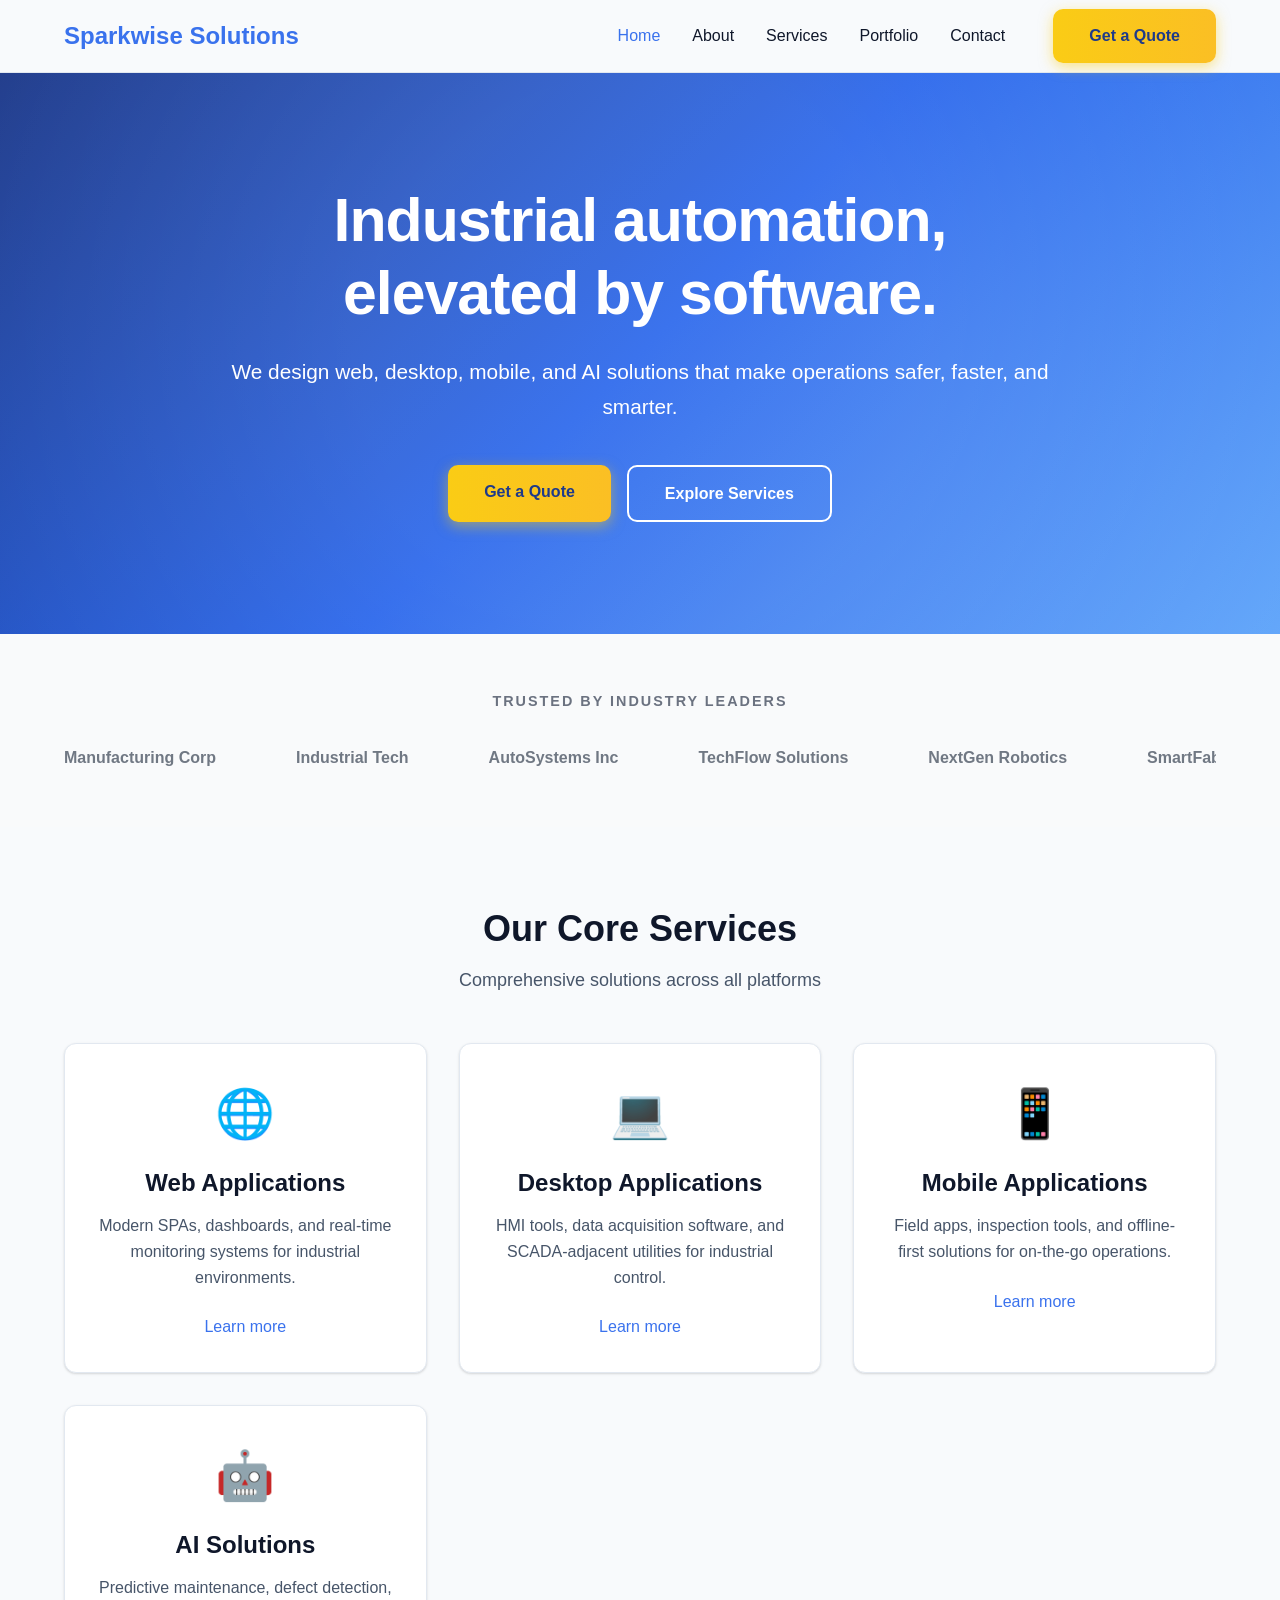
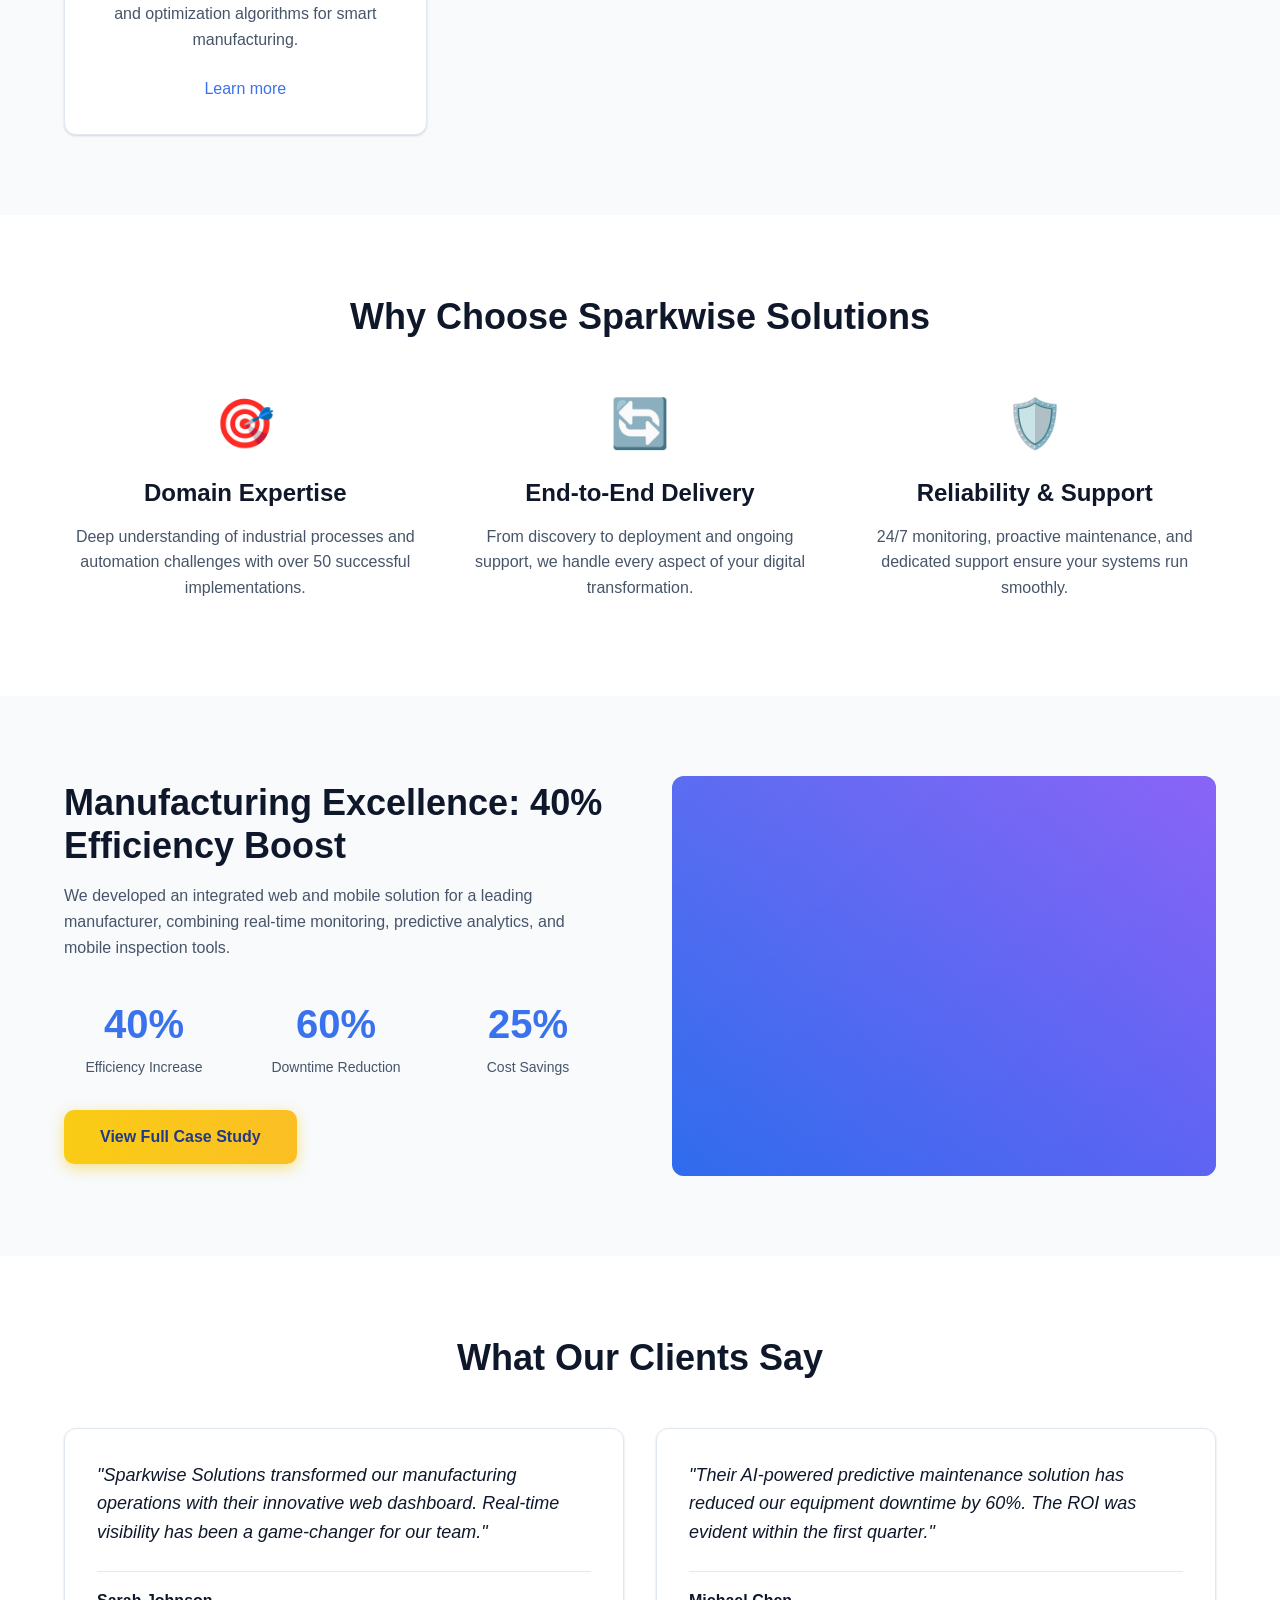
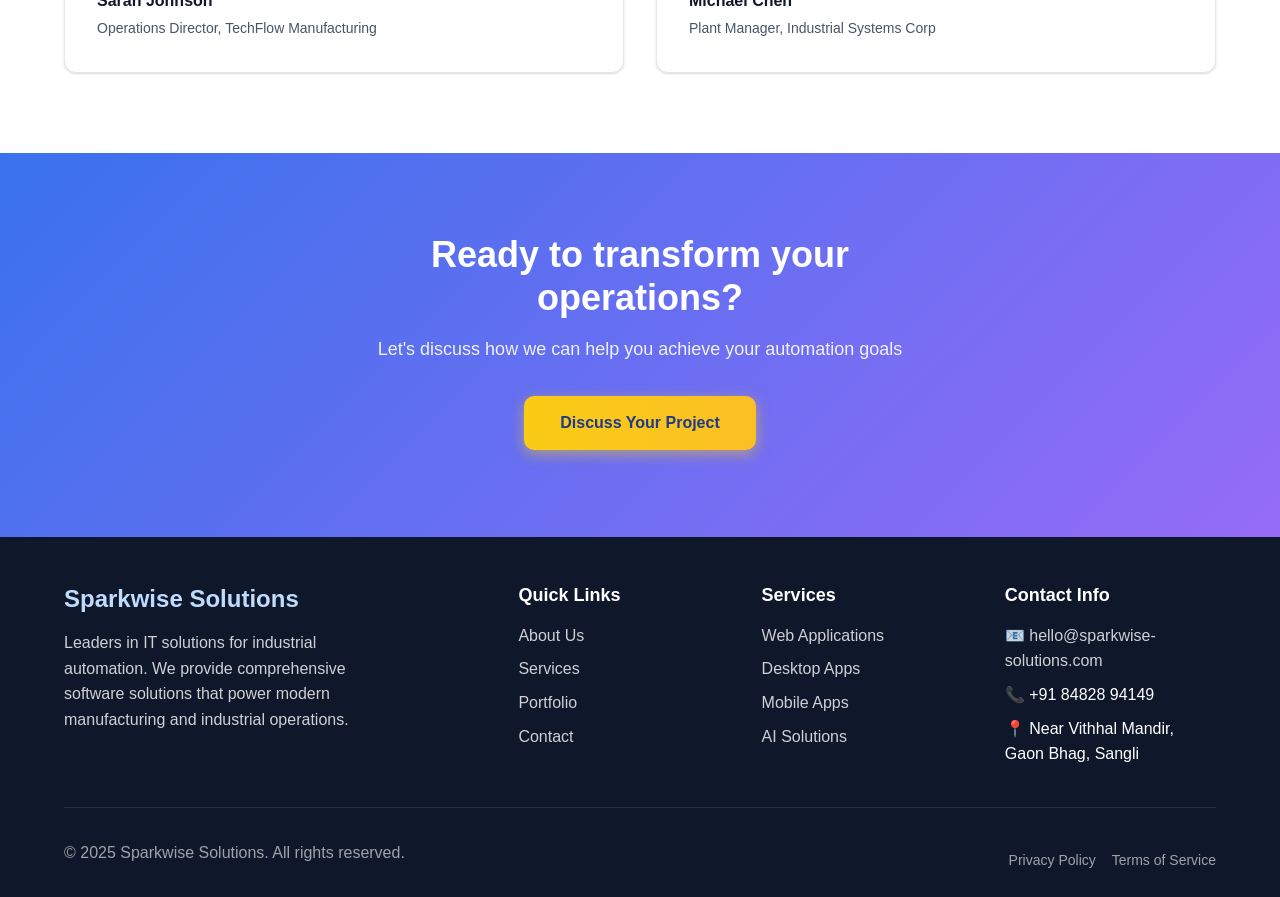
==== index.html @ ffd5591c "Add files via upload" ====
<!DOCTYPE html>
<html lang="en">

<head>
    <meta charset="UTF-8">
    <meta name="viewport" content="width=device-width, initial-scale=1.0">
    <title>Sparkwise Solutions - Leaders in IT Solutions for Industrial Automation</title>
    <meta name="description"
        content="Sparkwise Solutions provides cutting-edge web, desktop, mobile, and AI solutions for industrial automation. Transform your operations with our comprehensive IT services.">
    <link rel="canonical" href="https://sparkwise-solutions.com/">

    <!-- Open Graph Meta Tags -->
    <meta property="og:title" content="Sparkwise Solutions - Leaders in IT Solutions for Industrial Automation">
    <meta property="og:description"
        content="We design web, desktop, mobile, and AI solutions that make operations safer, faster, and smarter.">
    <meta property="og:type" content="website">
    <meta property="og:url" content="https://sparkwise-solutions.com/">

    <!-- Structured Data -->
    <script type="application/ld+json">
    {
      "@context": "https://schema.org",
      "@type": "Organization",
      "name": "Sparkwise Solutions",
      "description": "Leaders in IT solutions for industrial automation",
      "url": "https://sparkwise-solutions.com/",
      "logo": "https://sparkwise-solutions.com/assets/img/logo.png"
    }
    </script>

    <link rel="stylesheet" href="assets/css/main.css">
</head>

<body>
    <!-- Header -->
    <header class="header">
        <nav class="nav container" aria-label="Main navigation">
            <div class="nav__brand">
                <a href="index.html" class="nav__logo">Sparkwise Solutions</a>
            </div>

            <button class="nav__toggle" aria-label="Toggle navigation menu" aria-expanded="false">
                <span></span>
                <span></span>
                <span></span>
            </button>

            <div class="nav__menu">
                <ul class="nav__list">
                    <li class="nav__item"><a href="index.html" class="nav__link nav__link--active">Home</a></li>
                    <li class="nav__item"><a href="about.html" class="nav__link">About</a></li>
                    <li class="nav__item"><a href="services.html" class="nav__link">Services</a></li>
                    <li class="nav__item"><a href="portfolio.html" class="nav__link">Portfolio</a></li>
                    <li class="nav__item"><a href="contact.html" class="nav__link">Contact</a></li>
                </ul>
                <a href="contact.html" class="btn btn--primary nav__cta">Get a Quote</a>
            </div>
        </nav>
    </header>

    <main>
        <!-- Hero Section -->
        <section class="hero">
            <div class="container">
                <div class="hero__content">
                    <h1 class="hero__title">Industrial automation, elevated by software.</h1>
                    <p class="hero__subtitle">We design web, desktop, mobile, and AI solutions that make operations
                        safer, faster, and smarter.</p>
                    <div class="hero__actions">
                        <a href="contact.html" class="btn btn--primary btn--large">Get a Quote</a>
                        <a href="services.html" class="btn btn--secondary btn--large">Explore Services</a>
                    </div>
                </div>
            </div>
        </section>

        <!-- Trust Bar -->
        <section class="trust-bar section">
            <div class="container">
                <p class="trust-bar__title">Trusted by industry leaders</p>
                <div class="trust-bar__marquee">
                    <div class="trust-bar__logos">
                        <span class="trust-bar__logo">Manufacturing Corp</span>
                        <span class="trust-bar__logo">Industrial Tech</span>
                        <span class="trust-bar__logo">AutoSystems Inc</span>
                        <span class="trust-bar__logo">TechFlow Solutions</span>
                        <span class="trust-bar__logo">NextGen Robotics</span>
                        <span class="trust-bar__logo">SmartFab Ltd</span>

                        <!-- Duplicate logos for seamless loop -->
                        <span class="trust-bar__logo">Manufacturing Corp</span>
                        <span class="trust-bar__logo">Industrial Tech</span>
                        <span class="trust-bar__logo">AutoSystems Inc</span>
                        <span class="trust-bar__logo">TechFlow Solutions</span>
                        <span class="trust-bar__logo">NextGen Robotics</span>
                        <span class="trust-bar__logo">SmartFab Ltd</span>
                    </div>
                </div>
            </div>
        </section>


        <!-- Services Preview -->
        <section class="services-preview section">
            <div class="container">
                <div class="section__header">
                    <h2 class="section__title">Our Core Services</h2>
                    <p class="section__subtitle">Comprehensive solutions across all platforms</p>
                </div>

                <div class="grid grid--4">
                    <div class="card service-card">
                        <div class="service-card__icon">🌐</div>
                        <h3 class="service-card__title">Web Applications</h3>
                        <p class="service-card__description">Modern SPAs, dashboards, and real-time monitoring systems
                            for industrial environments.</p>
                        <a href="services.html#web" class="service-card__link">Learn more</a>
                    </div>

                    <div class="card service-card">
                        <div class="service-card__icon">💻</div>
                        <h3 class="service-card__title">Desktop Applications</h3>
                        <p class="service-card__description">HMI tools, data acquisition software, and SCADA-adjacent
                            utilities for industrial control.</p>
                        <a href="services.html#desktop" class="service-card__link">Learn more</a>
                    </div>

                    <div class="card service-card">
                        <div class="service-card__icon">📱</div>
                        <h3 class="service-card__title">Mobile Applications</h3>
                        <p class="service-card__description">Field apps, inspection tools, and offline-first solutions
                            for on-the-go operations.</p>
                        <a href="services.html#mobile" class="service-card__link">Learn more</a>
                    </div>

                    <div class="card service-card">
                        <div class="service-card__icon">🤖</div>
                        <h3 class="service-card__title">AI Solutions</h3>
                        <p class="service-card__description">Predictive maintenance, defect detection, and optimization
                            algorithms for smart manufacturing.</p>
                        <a href="services.html#ai" class="service-card__link">Learn more</a>
                    </div>
                </div>
            </div>
        </section>

        <!-- Value Propositions -->
        <section class="value-props section section--bg">
            <div class="container">
                <div class="section__header">
                    <h2 class="section__title">Why Choose Sparkwise Solutions</h2>
                </div>

                <div class="grid grid--3">
                    <div class="value-prop">
                        <div class="value-prop__icon">🎯</div>
                        <h3 class="value-prop__title">Domain Expertise</h3>
                        <p class="value-prop__description">Deep understanding of industrial processes and automation
                            challenges with over 50 successful implementations.</p>
                    </div>

                    <div class="value-prop">
                        <div class="value-prop__icon">🔄</div>
                        <h3 class="value-prop__title">End-to-End Delivery</h3>
                        <p class="value-prop__description">From discovery to deployment and ongoing support, we handle
                            every aspect of your digital transformation.</p>
                    </div>

                    <div class="value-prop">
                        <div class="value-prop__icon">🛡️</div>
                        <h3 class="value-prop__title">Reliability & Support</h3>
                        <p class="value-prop__description">24/7 monitoring, proactive maintenance, and dedicated support
                            ensure your systems run smoothly.</p>
                    </div>
                </div>
            </div>
        </section>

        <!-- Featured Case Study -->
        <section class="featured-case section">
            <div class="container">
                <div class="featured-case__content">
                    <div class="featured-case__text">
                        <h2 class="featured-case__title">Manufacturing Excellence: 40% Efficiency Boost</h2>
                        <p class="featured-case__description">We developed an integrated web and mobile solution for a
                            leading manufacturer, combining real-time monitoring, predictive analytics, and mobile
                            inspection tools.</p>
                        <div class="featured-case__metrics">
                            <div class="metric">
                                <div class="metric__value">40%</div>
                                <div class="metric__label">Efficiency Increase</div>
                            </div>
                            <div class="metric">
                                <div class="metric__value">60%</div>
                                <div class="metric__label">Downtime Reduction</div>
                            </div>
                            <div class="metric">
                                <div class="metric__value">25%</div>
                                <div class="metric__label">Cost Savings</div>
                            </div>
                        </div>
                        <a href="portfolio.html" class="btn btn--primary">View Full Case Study</a>
                    </div>
                    <div class="featured-case__visual">
                        <div class="case-visual"></div>
                    </div>
                </div>
            </div>
        </section>

        <!-- Testimonials -->
        <section class="testimonials section section--bg">
            <div class="container">
                <div class="section__header">
                    <h2 class="section__title">What Our Clients Say</h2>
                </div>

                <div class="grid grid--2">
                    <div class="testimonial card">
                        <blockquote class="testimonial__quote">
                            "Sparkwise Solutions transformed our manufacturing operations with their innovative web
                            dashboard. Real-time visibility has been a game-changer for our team."
                        </blockquote>
                        <div class="testimonial__author">
                            <div class="testimonial__name">Sarah Johnson</div>
                            <div class="testimonial__role">Operations Director, TechFlow Manufacturing</div>
                        </div>
                    </div>

                    <div class="testimonial card">
                        <blockquote class="testimonial__quote">
                            "Their AI-powered predictive maintenance solution has reduced our equipment downtime by 60%.
                            The ROI was evident within the first quarter."
                        </blockquote>
                        <div class="testimonial__author">
                            <div class="testimonial__name">Michael Chen</div>
                            <div class="testimonial__role">Plant Manager, Industrial Systems Corp</div>
                        </div>
                    </div>
                </div>
            </div>
        </section>

        <!-- CTA Band -->
        <section class="cta-band section">
            <div class="container">
                <div class="cta-band__content">
                    <h2 class="cta-band__title">Ready to transform your operations?</h2>
                    <p class="cta-band__subtitle">Let's discuss how we can help you achieve your automation goals</p>
                    <a href="contact.html" class="btn btn--primary btn--large">Discuss Your Project</a>
                </div>
            </div>
        </section>
    </main>

    <!-- Footer -->
    <footer class="footer">
        <div class="container">
            <div class="footer__content">
                <div class="footer__section">
                    <div class="footer__brand">
                        <h3 class="footer__logo">Sparkwise Solutions</h3>
                        <p class="footer__description">Leaders in IT solutions for industrial automation. We provide
                            comprehensive software solutions that power modern manufacturing and industrial operations.
                        </p>
                    </div>
                </div>

                <div class="footer__section">
                    <h4 class="footer__title">Quick Links</h4>
                    <ul class="footer__links">
                        <li><a href="about.html">About Us</a></li>
                        <li><a href="services.html">Services</a></li>
                        <li><a href="portfolio.html">Portfolio</a></li>
                        <li><a href="contact.html">Contact</a></li>
                    </ul>
                </div>

                <div class="footer__section">
                    <h4 class="footer__title">Services</h4>
                    <ul class="footer__links">
                        <li><a href="services.html#web">Web Applications</a></li>
                        <li><a href="services.html#desktop">Desktop Apps</a></li>
                        <li><a href="services.html#mobile">Mobile Apps</a></li>
                        <li><a href="services.html#ai">AI Solutions</a></li>
                    </ul>
                </div>

                <div class="footer__section">
                    <h4 class="footer__title">Contact Info</h4>
                    <div class="footer__contact">
                        <p>📧 hello@sparkwise-solutions.com</p>
                        <p>
                            📞 <a href="tel:+918482894149" style="color:#ffffff; text-decoration:none;">
                                +91 84828 94149
                            </a>
                        </p>


                        <p style="font-size: 16px; color: #ffffff;">
                            📍
                            <a href="https://www.google.com/maps?q=VH46+VX2, Gaon Bhag, Sangli, Sangli Miraj Kupwad, Maharashtra 416416"
                                target="_blank" style="color: #ffffff; text-decoration: none;">
                                Near Vithhal Mandir, Gaon Bhag, Sangli
                            </a>
                        </p>

                    </div>
                </div>
            </div>

            <div class="footer__bottom">
                <div class="footer__copyright">
                    <p>&copy; 2025 Sparkwise Solutions. All rights reserved.</p>
                </div>
                <div class="footer__legal">
                    <a href="#privacy">Privacy Policy</a>
                    <a href="#terms">Terms of Service</a>
                </div>
            </div>
        </div>
    </footer>

    <!-- Back to Top Button -->
    <button class="back-to-top" aria-label="Back to top" style="display: none;">↑</button>

    <script src="assets/js/main.js"></script>
</body>

</html>
---- assets/css/main.css ----
/* CSS Variables */
:root {
  --blue-700: rgba(37, 99, 235, 0.9);
  --blue-500: rgba(59, 130, 246, 0.9);
  --light-blue: rgba(191, 219, 254, 1);
  --purple-acc: rgba(139, 92, 246, 0.9);
  --bg: #f8fafc;
  --text: #0f172a;
  --muted: #475569;
  --card: #ffffff;
  --border: #e2e8f0;
  --shadow: 0 1px 3px 0 rgba(0, 0, 0, 0.1), 0 1px 2px 0 rgba(0, 0, 0, 0.06);
  --shadow-lg: 0 10px 15px -3px rgba(0, 0, 0, 0.1), 0 4px 6px -2px rgba(0, 0, 0, 0.05);
  --transition: all 0.25s ease;
}

/* Reset & Base Styles */
* {
  box-sizing: border-box;
  margin: 0;
  padding: 0;
}

html {
  scroll-behavior: smooth;
}

body {
  font-family: 'Inter', -apple-system, BlinkMacSystemFont, 'Segoe UI', 'Roboto', 'Oxygen', 'Ubuntu', 'Cantarell', sans-serif;
  line-height: 1.6;
  color: var(--text);
  background-color: var(--bg);
  font-size: 16px;
}

/* Typography */
h1,
h2,
h3,
h4,
h5,
h6 {
  line-height: 1.2;
  margin-bottom: 0.5em;
  font-weight: 600;
}

h1 {
  font-size: 3rem;
  font-weight: 700;
}

h2 {
  font-size: 2.25rem;
}

h3 {
  font-size: 1.5rem;
}

h4 {
  font-size: 1.25rem;
}

p {
  margin-bottom: 1rem;
  line-height: 1.6;
}

.lead-text {
  font-size: 1.125rem;
  color: var(--muted);
  line-height: 1.7;
}

/* Layout Utilities */
.container {
  width: 100%;
  max-width: 100%;
  /* Full width by default */
  padding: 0 1rem;
  /* Mobile padding */
  margin: 0 auto;
}

.section {
  padding: 5rem 0;
}

.section--bg {
  background-color: var(--card);
}

.section__header {
  text-align: center;
  margin-bottom: 3rem;
}

.section__title {
  margin-bottom: 1rem;
}

.section__subtitle {
  font-size: 1.125rem;
  color: var(--muted);
  max-width: 600px;
  margin: 0 auto;
}

/* Grid System */
.grid {
  display: grid;
  gap: 2rem;
}

.grid--2 {
  grid-template-columns: repeat(auto-fit, minmax(300px, 1fr));
}

.grid--3 {
  grid-template-columns: repeat(auto-fit, minmax(250px, 1fr));
}

.grid--4 {
  grid-template-columns: repeat(auto-fit, minmax(280px, 1fr));
}

/* Cards */
.card {
  background: var(--card);
  border-radius: 12px;
  padding: 2rem;
  box-shadow: var(--shadow);
  transition: var(--transition);
  border: 1px solid var(--border);
}

.card:hover {
  box-shadow: var(--shadow-lg);
  transform: translateY(-2px);
}

/* Navigation */
.header {
  position: fixed;
  top: 0;
  left: 0;
  right: 0;
  background: rgba(248, 250, 252, 0.95);
  backdrop-filter: blur(10px);
  z-index: 1000;
  border-bottom: 1px solid var(--border);
}

.nav {
  display: flex;
  align-items: center;
  justify-content: space-between;
  padding: 1rem;
  min-height: 72px;
}

.nav__brand {
  flex-shrink: 0;
}

.nav__logo {
  font-size: 1.5rem;
  font-weight: 700;
  color: var(--blue-700);
  text-decoration: none;
}

.nav__toggle {
  display: none;
  flex-direction: column;
  background: none;
  border: none;
  cursor: pointer;
  padding: 0.5rem;
}

.nav__toggle span {
  width: 25px;
  height: 3px;
  background: var(--text);
  margin: 3px 0;
  transition: var(--transition);
}

.nav__menu {
  display: flex;
  align-items: center;
  gap: 2rem;
}

.nav__list {
  display: flex;
  list-style: none;
  gap: 2rem;
}

.nav__link {
  text-decoration: none;
  color: var(--text);
  font-weight: 500;
  transition: var(--transition);
}

.nav__link:hover,
.nav__link--active {
  color: var(--blue-700);
}

.nav__cta {
  margin-left: 1rem;
}

/*  */

/* Hero Section */
.hero {
  background: linear-gradient(135deg, #1e3a8a 0%, #2563eb 50%, #60a5fa 100%);
  color: white;
  padding: 7rem 0 7rem;
  margin-top: 72px;
  text-align: center;
  position: relative;
  overflow: hidden;
}

.hero::before {
  content: "";
  position: absolute;
  top: -50%;
  left: -50%;
  width: 200%;
  height: 200%;
  background: radial-gradient(circle, rgba(255, 255, 255, 0.1) 20%, transparent 60%);
  animation: hero-glow 10s linear infinite;
  z-index: 0;
}

@keyframes hero-glow {
  from {
    transform: rotate(0deg);
  }

  to {
    transform: rotate(360deg);
  }
}

.hero__content {
  max-width: 850px;
  margin: 0 auto;
  position: relative;
  z-index: 1;
}

.hero__title {
  font-size: 3.8rem;
  margin-bottom: 1.5rem;
  font-weight: 800;
  line-height: 1.2;
  letter-spacing: -1px;
  animation: fadeInDown 1s ease forwards;
}

.hero__subtitle {
  font-size: 1.3rem;
  margin-bottom: 2.5rem;
  opacity: 0.9;
  line-height: 1.7;
  animation: fadeInUp 1.2s ease forwards;
}

.hero__actions {
  display: flex;
  gap: 1rem;
  justify-content: center;
  flex-wrap: wrap;
  animation: fadeIn 1.5s ease forwards;
}

/* Buttons */
.btn {
  display: inline-block;
  padding: 14px 36px;
  border-radius: 10px;
  font-weight: 600;
  font-size: 1rem;
  transition: all 0.3s ease;
  text-decoration: none;
  position: relative;
  overflow: hidden;
}

.btn--primary {
  background: linear-gradient(90deg, #facc15, #fbbf24);
  color: #1e3a8a;
  box-shadow: 0 4px 14px rgba(250, 204, 21, 0.5);
}

.btn--primary:hover {
  background: linear-gradient(90deg, #eab308, #f59e0b);
  transform: translateY(-3px) scale(1.03);
  box-shadow: 0 10px 25px rgba(250, 204, 21, 0.6);
}

.btn--secondary {
  background-color: transparent;
  border: 2px solid white;
  color: white;
}

.btn--secondary:hover {
  background-color: white;
  color: #1e3a8a;
  transform: translateY(-3px) scale(1.03);
  box-shadow: 0 6px 16px rgba(255, 255, 255, 0.3);
}

/* Buttons */
.btn1 {
  display: inline-flex;
  align-items: center;
  justify-content: center;
  padding: 0.75rem 1.5rem;
  font-size: 0.875rem;
  font-weight: 500;
  text-decoration: none;
  border-radius: 8px;
  border: none;
  cursor: pointer;
  transition: var(--transition);
  white-space: nowrap;
}

.btn1--primary {
  background: linear-gradient(135deg, var(--blue-700), var(--blue-500));
  color: white;
}

.btn1--primary:hover {
  background: linear-gradient(135deg, var(--blue-500), var(--purple-acc));
  transform: translateY(-1px);
}

.btn1--secondary {
  background: transparent;
  color: var(--blue-700);
  border: 2px solid var(--blue-700);
}

.btn1--secondary:hover {
  background: var(--blue-700);
  color: white;
}

.btn1--large {
  padding: 1rem 2rem;
  font-size: 1rem;
}

/* Trust Bar */
.trust-bar {
  padding: 3.5rem 0;
  text-align: center;
  background: #f9fafb;
  overflow: hidden;
  position: relative;
}

.trust-bar__title {
  color: #6b7280;
  font-size: 0.9rem;
  text-transform: uppercase;
  letter-spacing: 2px;
  margin-bottom: 2rem;
  font-weight: 600;
  animation: fadeIn 1s ease forwards;
}

.trust-bar__marquee {
  overflow: hidden;
  width: 100%;
  position: relative;
}

.trust-bar__logos {
  display: flex;
  gap: 5rem;
  width: max-content;
  animation: scroll-logos 40s linear infinite;
}

.trust-bar__logo {
  color: #374151;
  font-weight: 600;
  font-size: 1rem;
  opacity: 0.7;
  white-space: nowrap;
  transition: opacity 0.3s ease, transform 0.3s ease;
}

.trust-bar__logo:hover {
  opacity: 1;
  transform: scale(1.1);
  color: #111827;
}

/* Keyframes */
@keyframes scroll-logos {
  from {
    transform: translateX(0);
  }

  to {
    transform: translateX(-50%);
  }
}

@keyframes fadeIn {
  from {
    opacity: 0;
    transform: translateY(10px);
  }

  to {
    opacity: 1;
    transform: translateY(0);
  }
}

@keyframes fadeInUp {
  from {
    opacity: 0;
    transform: translateY(20px);
  }

  to {
    opacity: 1;
    transform: translateY(0);
  }
}

@keyframes fadeInDown {
  from {
    opacity: 0;
    transform: translateY(-20px);
  }

  to {
    opacity: 1;
    transform: translateY(0);
  }
}

/* Page Header */
.page-header {
  background: linear-gradient(135deg, var(--blue-700), var(--blue-500));
  color: white;
  padding: 6rem 0 4rem;
  margin-top: 72px;
  text-align: center;
}

.page-header__title {
  font-size: 3rem;
  margin-bottom: 1rem;
}

.page-header__subtitle {
  font-size: 1.125rem;
  opacity: 0.9;
  max-width: 600px;
  margin: 0 auto;
}

/* Service Cards */
.service-card {
  text-align: center;
  position: relative;
}

.service-card__icon {
  font-size: 3rem;
  margin-bottom: 1rem;
}

.service-card__title {
  margin-bottom: 1rem;
  color: var(--text);
}

.service-card__description {
  color: var(--muted);
  margin-bottom: 1.5rem;
  line-height: 1.6;
}

.service-card__link {
  color: var(--blue-700);
  text-decoration: none;
  font-weight: 500;
  transition: var(--transition);
}

.service-card__link:hover {
  color: var(--purple-acc);
}

/* Value Props */
.value-prop {
  text-align: center;
}

.value-prop__icon {
  font-size: 3rem;
  margin-bottom: 1rem;
}

.value-prop__title {
  margin-bottom: 1rem;
}

.value-prop__description {
  color: var(--muted);
  line-height: 1.6;
}

/* Featured Case Study */
.featured-case__content {
  display: grid;
  grid-template-columns: 1fr 1fr;
  gap: 4rem;
  align-items: center;
}

.featured-case__title {
  margin-bottom: 1rem;
}

.featured-case__description {
  color: var(--muted);
  margin-bottom: 2rem;
  line-height: 1.6;
}

.featured-case__metrics {
  display: grid;
  grid-template-columns: repeat(3, 1fr);
  gap: 2rem;
  margin-bottom: 2rem;
}

.metric {
  text-align: center;
}

.metric__value {
  font-size: 2.5rem;
  font-weight: 700;
  color: var(--blue-700);
  display: block;
}

.metric__label {
  color: var(--muted);
  font-size: 0.875rem;
}

.featured-case__visual {
  height: 400px;
  border-radius: 12px;
  background: linear-gradient(135deg, var(--light-blue), var(--blue-500));
}

.case-visual {
  width: 100%;
  height: 100%;
  border-radius: 12px;
  background: linear-gradient(45deg, var(--blue-700), var(--purple-acc));
  position: relative;
  overflow: hidden;
}

/* Testimonials */
.testimonial {
  text-align: left;
}

.testimonial__quote {
  font-style: italic;
  font-size: 1.125rem;
  margin-bottom: 1.5rem;
  color: var(--text);
  line-height: 1.6;
}

.testimonial__author {
  border-top: 1px solid var(--border);
  padding-top: 1rem;
}

.testimonial__name {
  font-weight: 600;
  margin-bottom: 0.25rem;
}

.testimonial__role {
  color: var(--muted);
  font-size: 0.875rem;
}

/* CTA Band */
.cta-band {
  background: linear-gradient(135deg, var(--blue-700), var(--purple-acc));
  color: white;
  text-align: center;
}

.cta-band__content {
  max-width: 600px;
  margin: 0 auto;
}

.cta-band__title {
  margin-bottom: 1rem;
  color: white;
}

.cta-band__subtitle {
  font-size: 1.125rem;
  margin-bottom: 2rem;
  opacity: 0.9;
}

/* Footer */
.footer {
  background: var(--text);
  color: white;
  padding: 3rem 0 1rem;
}

.footer__content {
  display: grid;
  grid-template-columns: 2fr 1fr 1fr 1fr;
  gap: 2rem;
  margin-bottom: 2rem;
}

.footer__brand {
  max-width: 300px;
}

.footer__logo {
  color: var(--light-blue);
  margin-bottom: 1rem;
}

.footer__description {
  color: rgba(255, 255, 255, 0.8);
  line-height: 1.6;
}

.footer__title {
  color: white;
  margin-bottom: 1rem;
  font-size: 1.125rem;
}

.footer__links {
  list-style: none;
}

.footer__links li {
  margin-bottom: 0.5rem;
}

.footer__links a {
  color: rgba(255, 255, 255, 0.8);
  text-decoration: none;
  transition: var(--transition);
}

.footer__links a:hover {
  color: var(--light-blue);
}

.footer__contact p {
  color: rgba(255, 255, 255, 0.8);
  margin-bottom: 0.5rem;
}

.footer__bottom {
  display: flex;
  justify-content: space-between;
  align-items: center;
  padding-top: 2rem;
  border-top: 1px solid rgba(255, 255, 255, 0.1);
}

.footer__copyright p {
  color: rgba(255, 255, 255, 0.6);
}

.footer__legal {
  display: flex;
  gap: 1rem;
}

.footer__legal a {
  color: rgba(255, 255, 255, 0.6);
  text-decoration: none;
  font-size: 0.875rem;
  transition: var(--transition);
}

.footer__legal a:hover {
  color: var(--light-blue);
}

/* About Page Styles */
.mission__content {
  display: grid;
  grid-template-columns: 1fr 1fr;
  gap: 4rem;
  align-items: center;
}

.mission__description {
  color: var(--muted);
  line-height: 1.7;
  margin-bottom: 1rem;
}

.mission__visual {
  height: 300px;
  border-radius: 12px;
}

.mission-graphic {
  width: 100%;
  height: 100%;
  background: linear-gradient(135deg, var(--blue-700), var(--light-blue));
  border-radius: 12px;
}

.story-point__title {
  margin-bottom: 1rem;
}

.story-point p {
  color: var(--muted);
  line-height: 1.6;
}

.approach__steps {
  display: grid;
  grid-template-columns: repeat(auto-fit, minmax(250px, 1fr));
  gap: 2rem;
}

.step {
  text-align: center;
  padding: 2rem 1rem;
}

.step__number {
  display: inline-block;
  width: 60px;
  height: 60px;
  background: linear-gradient(135deg, var(--blue-700), var(--blue-500));
  color: white;
  border-radius: 50%;
  line-height: 60px;
  font-size: 1.25rem;
  font-weight: 700;
  margin-bottom: 1rem;
}

.step__title {
  margin-bottom: 1rem;
}

.step__description {
  color: var(--muted);
  line-height: 1.6;
}

.value__icon {
  font-size: 3rem;
  margin-bottom: 1rem;
  text-align: center;
  display: block;
}

.value__title {
  text-align: center;
  margin-bottom: 1rem;
}

.value__description {
  color: var(--muted);
  line-height: 1.6;
  text-align: center;
}

.tech-categories {
  display: grid;
  grid-template-columns: repeat(auto-fit, minmax(250px, 1fr));
  gap: 2rem;
}

.tech-category__title {
  margin-bottom: 1rem;
  color: var(--text);
}

.tech-badges {
  display: flex;
  flex-wrap: wrap;
  gap: 0.5rem;
}

/* Services Page Styles */
.service-detail__content {
  display: grid;
  grid-template-columns: 1fr 1fr;
  gap: 4rem;
  align-items: center;
}

.service-detail__icon {
  font-size: 4rem;
  margin-bottom: 1rem;
}

.service-detail__title {
  margin-bottom: 1.5rem;
}

.service-detail__description {
  color: var(--muted);
  line-height: 1.7;
  margin-bottom: 2rem;
}

.capabilities__title,
.outcomes__title {
  margin-bottom: 1rem;
}

.capabilities__list {
  margin-bottom: 2rem;
  padding-left: 1rem;
}

.capabilities__list li {
  margin-bottom: 0.5rem;
  color: var(--muted);
  line-height: 1.6;
}

.outcome-metrics {
  display: flex;
  gap: 2rem;
  margin-bottom: 2rem;
}

.outcome-metric {
  text-align: center;
}

.outcome-metric__value {
  font-size: 2rem;
  font-weight: 700;
  color: var(--blue-700);
  display: block;
}

.outcome-metric__label {
  font-size: 0.875rem;
  color: var(--muted);
}

.service-visual {
  height: 300px;
  border-radius: 12px;
  background: linear-gradient(135deg, var(--blue-700), var(--light-blue));
}

.service-visual--web {
  background: linear-gradient(135deg, var(--blue-700), var(--blue-500));
}

.service-visual--desktop {
  background: linear-gradient(135deg, var(--blue-500), var(--light-blue));
}

.service-visual--mobile {
  background: linear-gradient(135deg, var(--purple-acc), var(--light-blue));
}

.service-visual--ai {
  background: linear-gradient(135deg, var(--blue-700), var(--purple-acc));
}

/* Pricing */
.pricing-table {
  display: grid;
  grid-template-columns: repeat(auto-fit, minmax(300px, 1fr));
  gap: 2rem;
}

.pricing-card {
  position: relative;
  text-align: center;
}

.pricing-card--featured {
  border: 2px solid var(--blue-700);
  transform: scale(1.05);
}

.pricing-card__badge {
  position: absolute;
  top: -12px;
  left: 50%;
  transform: translateX(-50%);
  background: var(--blue-700);
  color: white;
  padding: 0.5rem 1rem;
  border-radius: 20px;
  font-size: 0.875rem;
  font-weight: 500;
}

.pricing-card__header {
  margin-bottom: 2rem;
  padding-bottom: 1rem;
  border-bottom: 1px solid var(--border);
}

.pricing-card__title {
  margin-bottom: 1rem;
}

.pricing-card__price {
  font-size: 2.5rem;
  font-weight: 700;
  color: var(--blue-700);
}

.pricing-card__price span {
  font-size: 1rem;
  color: var(--muted);
  font-weight: 400;
}

.pricing-card__features ul {
  list-style: none;
  text-align: left;
  margin-bottom: 2rem;
}

.pricing-card__features li {
  padding: 0.5rem 0;
  color: var(--muted);
  border-bottom: 1px solid var(--border);
}

.pricing-card__features li:last-child {
  border-bottom: none;
}

/* Portfolio Page Styles */
.filter-buttons {
  display: flex;
  justify-content: center;
  gap: 1rem;
  flex-wrap: wrap;
}

.filter-btn {
  background: transparent;
  border: 2px solid var(--border);
  color: var(--muted);
  padding: 0.5rem 1rem;
  border-radius: 25px;
  cursor: pointer;
  transition: var(--transition);
}

.filter-btn--active,
.filter-btn:hover {
  background: var(--blue-700);
  border-color: var(--blue-700);
  color: white;
}

.portfolio-items {
  display: grid;
  grid-template-columns: repeat(auto-fit, minmax(350px, 1fr));
  gap: 2rem;
}

.portfolio-card {
  overflow: hidden;
  padding: 0;
}

.portfolio-card__image {
  height: 200px;
  overflow: hidden;
}

.portfolio-image {
  width: 100%;
  height: 100%;
  background: linear-gradient(135deg, var(--blue-700), var(--light-blue));
  transition: var(--transition);
}

.portfolio-image--manufacturing {
  background: linear-gradient(135deg, var(--blue-700), var(--blue-500));
}

.portfolio-image--hmi {
  background: linear-gradient(135deg, var(--purple-acc), var(--light-blue));
}

.portfolio-image--inspection {
  background: linear-gradient(135deg, var(--blue-500), var(--light-blue));
}

.portfolio-image--quality {
  background: linear-gradient(135deg, var(--blue-700), var(--purple-acc));
}

.portfolio-image--energy {
  background: linear-gradient(135deg, var(--blue-500), var(--blue-700));
}

.portfolio-image--predictive {
  background: linear-gradient(135deg, var(--purple-acc), var(--blue-700));
}

.portfolio-image--warehouse {
  background: linear-gradient(135deg, var(--light-blue), var(--blue-500));
}

.portfolio-image--safety {
  background: linear-gradient(135deg, var(--blue-700), var(--light-blue));
}

.portfolio-image--optimization {
  background: linear-gradient(135deg, var(--purple-acc), var(--blue-500));
}

.portfolio-card:hover .portfolio-image {
  transform: scale(1.05);
}

.portfolio-card__content {
  padding: 1.5rem;
}

.portfolio-card__tags {
  margin-bottom: 1rem;
  display: flex;
  gap: 0.5rem;
  flex-wrap: wrap;
}

.badge {
  background: var(--light-blue);
  color: var(--blue-700);
  padding: 0.25rem 0.75rem;
  border-radius: 15px;
  font-size: 0.75rem;
  font-weight: 500;
}

.portfolio-card__title {
  margin-bottom: 1rem;
  font-size: 1.25rem;
}

.portfolio-card__description {
  color: var(--muted);
  line-height: 1.6;
  margin-bottom: 1.5rem;
}

.portfolio-card__btn {
  width: 100%;
}

/* Modal */
.modal {
  position: fixed;
  top: 0;
  left: 0;
  right: 0;
  bottom: 0;
  z-index: 2000;
  display: none;
}

.modal--active {
  display: block;
}

.modal__overlay {
  position: absolute;
  top: 0;
  left: 0;
  right: 0;
  bottom: 0;
  background: rgba(0, 0, 0, 0.8);
  display: flex;
  align-items: center;
  justify-content: center;
  padding: 2rem;
}

.modal__content {
  background: white;
  border-radius: 12px;
  max-width: 800px;
  width: 100%;
  max-height: 90vh;
  overflow-y: auto;
  position: relative;
}

.modal__close {
  position: absolute;
  top: 1rem;
  right: 1rem;
  background: none;
  border: none;
  font-size: 2rem;
  cursor: pointer;
  color: var(--muted);
  z-index: 1;
}

.project-details {
  padding: 2rem;
}

/* Contact Page Styles */
.contact__content {
  display: grid;
  grid-template-columns: 1fr 1fr;
  gap: 4rem;
}

.contact__title {
  margin-bottom: 1rem;
}

.contact__description {
  color: var(--muted);
  line-height: 1.6;
  margin-bottom: 2rem;
}

.contact__details {
  margin-bottom: 2rem;
}

.contact__item {
  display: flex;
  align-items: flex-start;
  gap: 1rem;
  margin-bottom: 1.5rem;
}

.contact__icon {
  font-size: 1.5rem;
  margin-top: 0.25rem;
}

.contact__text h3 {
  margin-bottom: 0.25rem;
  font-size: 1.125rem;
}

.contact__text p {
  color: var(--muted);
  margin-bottom: 0;
}

.contact__download {
  padding: 2rem;
  background: var(--bg);
  border-radius: 12px;
  margin-top: 2rem;
}

.contact__download h3 {
  margin-bottom: 1rem;
}

.contact__download p {
  color: var(--muted);
  margin-bottom: 1rem;
}

/* Forms */
.form__group {
  margin-bottom: 1.5rem;
}

.form__label {
  display: block;
  margin-bottom: 0.5rem;
  font-weight: 500;
  color: var(--text);
}

.form__input {
  width: 100%;
  padding: 0.75rem 1rem;
  border: 2px solid var(--border);
  border-radius: 8px;
  font-size: 1rem;
  transition: var(--transition);
  font-family: inherit;
}

.form__input:focus {
  outline: none;
  border-color: var(--blue-700);
  box-shadow: 0 0 0 3px rgba(59, 130, 246, 0.1);
}

.form__textarea {
  resize: vertical;
  min-height: 120px;
}

.form__select {
  background: white;
  cursor: pointer;
}

.form__error {
  color: #ef4444;
  font-size: 0.875rem;
  margin-top: 0.5rem;
  display: none;
}

.form__error--show {
  display: block;
}

.form__input--error {
  border-color: #ef4444;
}

.form__submit {
  width: 100%;
  margin-top: 1rem;
}

.form__success {
  text-align: center;
  padding: 2rem;
}

.success-message {
  max-width: 400px;
  margin: 0 auto;
}

.success-icon {
  width: 80px;
  height: 80px;
  background: linear-gradient(135deg, var(--blue-700), var(--blue-500));
  color: white;
  border-radius: 50%;
  display: flex;
  align-items: center;
  justify-content: center;
  font-size: 2rem;
  font-weight: bold;
  margin: 0 auto 1rem;
}

.success-message h3 {
  margin-bottom: 1rem;
}

.success-message p {
  color: var(--muted);
  line-height: 1.6;
}

.info-card {
  text-align: center;
}

.info-card__icon {
  font-size: 3rem;
  margin-bottom: 1rem;
}

.info-card__title {
  margin-bottom: 1rem;
}

.info-card__description {
  color: var(--muted);
  line-height: 1.6;
}

/* Back to Top Button */
.back-to-top {
  position: fixed;
  bottom: 2rem;
  right: 2rem;
  width: 50px;
  height: 50px;
  background: var(--blue-700);
  color: white;
  border: none;
  border-radius: 50%;
  cursor: pointer;
  font-size: 1.25rem;
  transition: var(--transition);
  z-index: 1000;
}

.back-to-top:hover {
  background: var(--blue-500);
  transform: translateY(-2px);
}

/* Animations */
@keyframes fadeInUp {
  from {
    opacity: 0;
    transform: translateY(30px);
  }

  to {
    opacity: 1;
    transform: translateY(0);
  }
}

.fade-in-up {
  animation: fadeInUp 0.6s ease forwards;
}

/* Responsive Design */
@media (max-width: 1024px) {

  .grid--4 {
    grid-template-columns: repeat(auto-fit, minmax(250px, 1fr));
  }

  .featured-case__content,
  .mission__content,
  .service-detail__content {
    grid-template-columns: 1fr;
    gap: 2rem;
  }

  .contact__content {
    grid-template-columns: 1fr;
    gap: 3rem;
  }

  .footer__content {
    grid-template-columns: 1fr 1fr;
    gap: 2rem;
  }

  .outcome-metrics {
    flex-direction: column;
    gap: 1rem;
  }

  .featured-case__metrics {
    grid-template-columns: repeat(3, 1fr);
    gap: 1rem;
  }
}

@media (max-width: 768px) {
  .nav__toggle {
    display: flex;
  }

  .nav__menu {
    position: fixed;
    top: 72px;
    left: -100%;
    width: 100%;
    height: calc(100vh - 72px);
    background: white;
    flex-direction: column;
    justify-content: flex-start;
    align-items: center;
    padding: 2rem;
    transition: var(--transition);
    box-shadow: var(--shadow-lg);
  }

  .nav__menu--active {
    left: 0;
  }

  .nav__list {
    flex-direction: column;
    gap: 1rem;
    margin-bottom: 2rem;
  }

  .nav__link {
    font-size: 1.125rem;
  }

  .hero__title {
    font-size: 2.5rem;
  }


  h1 {
    font-size: 2rem;
  }

  h2 {
    font-size: 1.75rem;
  }

  .hero__actions {
    flex-direction: column;
    align-items: center;
  }

  .btn {
    width: 100%;
    text-align: center;
  }

  .trust-bar__logos {
    gap: 1.5rem;
  }

  .grid--2,
  .grid--3,
  .grid--4 {
    grid-template-columns: 1fr;
  }

  .footer__content {
    grid-template-columns: 1fr;
    text-align: center;
  }

  .footer__bottom {
    flex-direction: column;
    gap: 1rem;
    text-align: center;
  }

  .filter-buttons {
    gap: 0.5rem;
  }

  .portfolio-items {
    grid-template-columns: 1fr;
  }

  .pricing-table {
    grid-template-columns: 1fr;
  }

  .pricing-card--featured {
    transform: none;
    order: -1;
  }

  .featured-case__metrics {
    grid-template-columns: 1fr;
    gap: 1rem;
  }

  .approach__steps {
    grid-template-columns: 1fr;
  }

  .tech-categories {
    grid-template-columns: 1fr;
  }

  .modal__overlay {
    padding: 1rem;
  }

  .project-details {
    padding: 1.5rem;
  }
}

@media (max-width: 480px) {


  .section {
    padding: 3rem 0;
  }

  .hero {
    padding: 6rem 0 4rem;
  }

  .page-header {
    padding: 4rem 0 3rem;
  }

  .hero__title {
    font-size: 2rem;
  }

  .page-header__title {
    font-size: 1.75rem;
  }

  .card {
    padding: 1.5rem;
  }

  .back-to-top {
    bottom: 1rem;
    right: 1rem;
    width: 45px;
    height: 45px;
  }

  .nav__toggle span {
    width: 20px;
  }
}

/* Focus Styles */
button:focus,
.btn:focus,
input:focus,
textarea:focus,
select:focus {
  outline: 2px solid var(--blue-700);
  outline-offset: 2px;
}

/* Print Styles */
@media print {

  .header,
  .nav__toggle,
  .back-to-top,
  .btn {
    display: none !important;
  }

  .hero,
  .page-header {
    margin-top: 0;
  }

  body {
    background: white;
    color: black;
  }

  .section--bg {
    background: white;
  }
}

/* =============================== */
/* Extra-Large Screens (2K & 4K)   */
/* =============================== */
@media (min-width: 1440px) {


  h1 {
    font-size: 4rem;
  }

  h2 {
    font-size: 3rem;
  }

  .hero__title {
    font-size: 4.5rem;
  }

  .hero__subtitle {
    font-size: 1.6rem;
  }
}

@media (min-width: 1920px) {
  .hero__title {
    font-size: 5rem;
  }

  .hero__subtitle {
    font-size: 1.8rem;
  }
}

@media (min-width: 2560px) {

  p,
  .lead-text {
    font-size: 1.25rem;
  }
}

@media (min-width: 3840px) {

  .hero__title {
    font-size: 6rem;
  }

  .hero__subtitle {
    font-size: 2rem;
  }

  p,
  .lead-text {
    font-size: 1.35rem;
  }

  .card {
    padding: 3rem;
  }

  /* Bigger cards on 4K */
  .btn {
    font-size: 1.125rem;
    padding: 1rem 2.5rem;
  }
}

/* Tablets (≥ 768px) */
@media (min-width: 768px) {
  .container {
    max-width: 720px;
    padding: 0 1.25rem;
  }
}

/* Small Desktops (≥ 1024px) */
@media (min-width: 1024px) {
  .container {
    max-width: 960px;
    padding: 0 1.5rem;
  }
}

/* Large Desktops (≥ 1280px) */
@media (min-width: 1280px) {
  .container {
    max-width: 1200px;
  }
}

/* Extra Large Screens (≥ 1440px) */
@media (min-width: 1440px) {
  .container {
    max-width: 1400px;
  }
}

/* 2K Screens (≥ 1920px) */
@media (min-width: 1920px) {
  .container {
    max-width: 1600px;
  }
}

/* 4K Screens (≥ 2560px) */
@media (min-width: 2560px) {
  .container {
    max-width: 2000px;
  }
}

/* Ultra-Wide 8K (≥ 3840px) */
@media (min-width: 3840px) {
  .container {
    max-width: 2500px;
  }
}
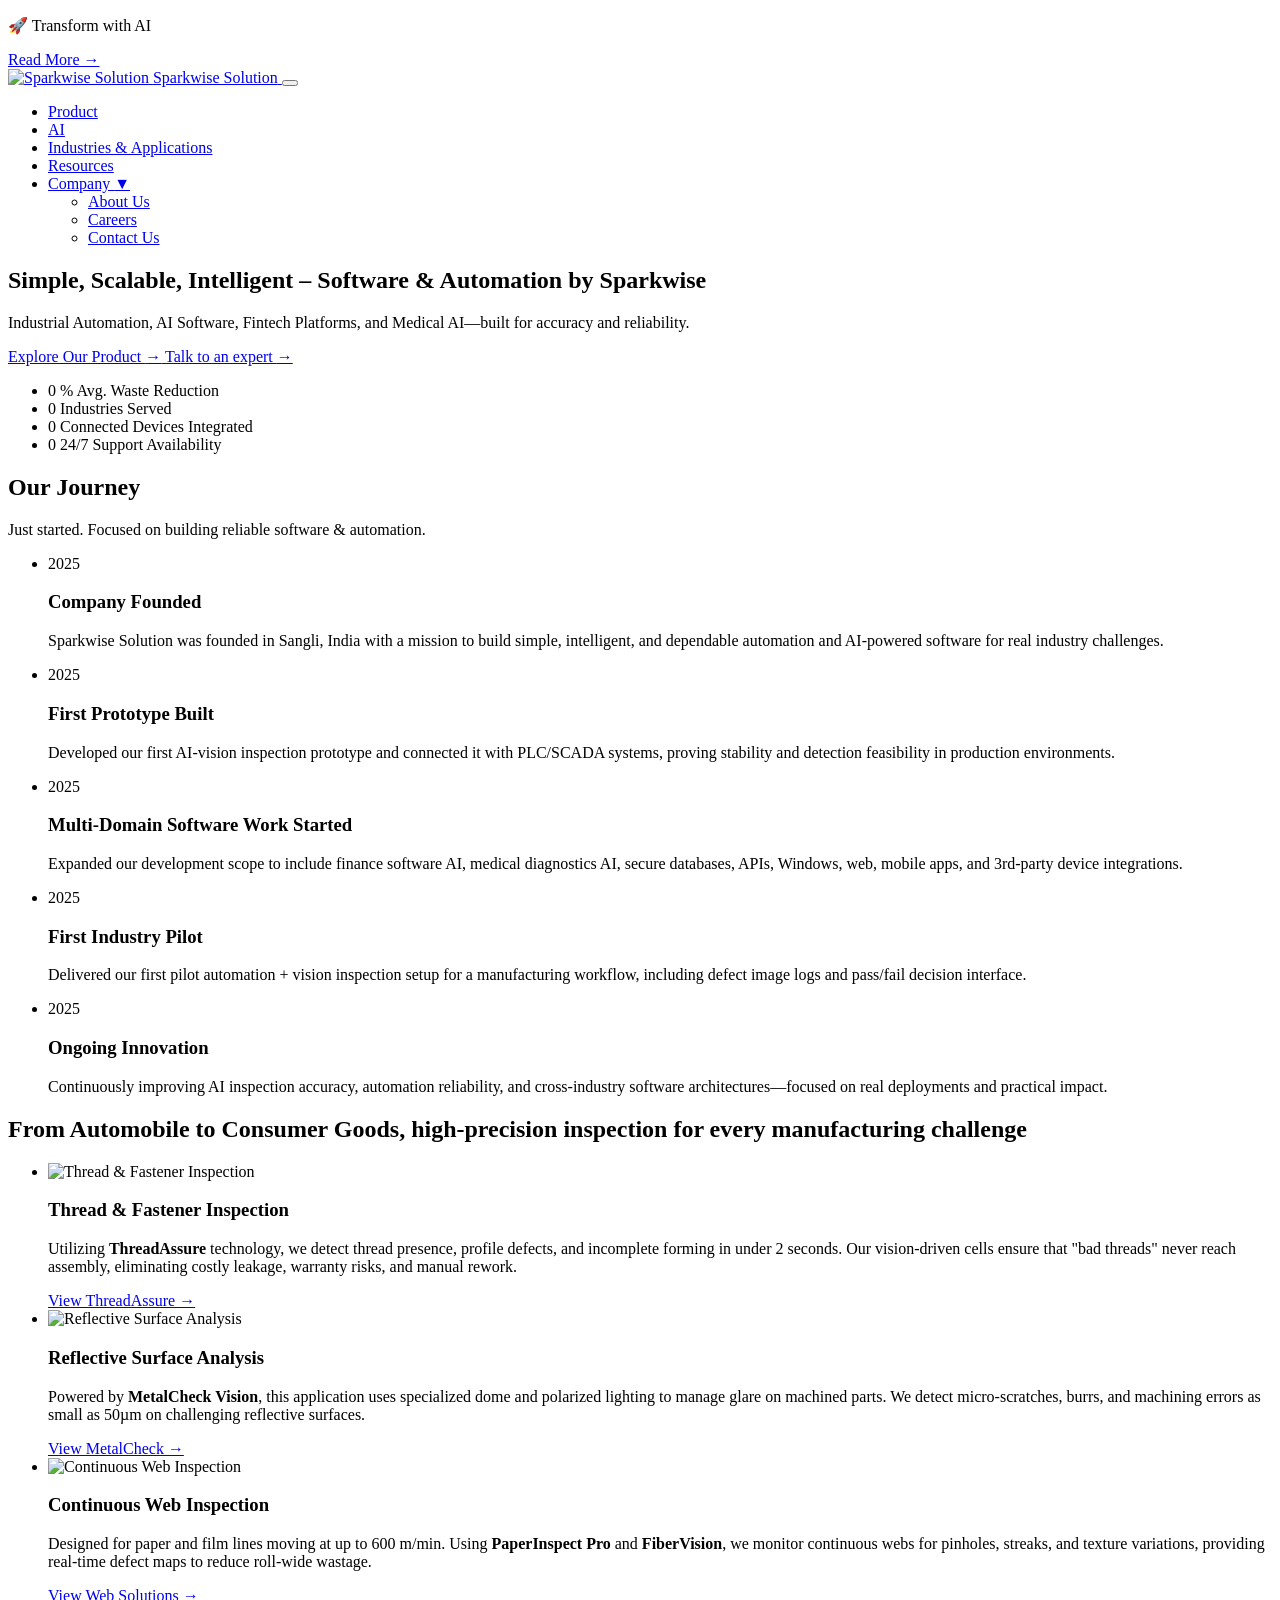
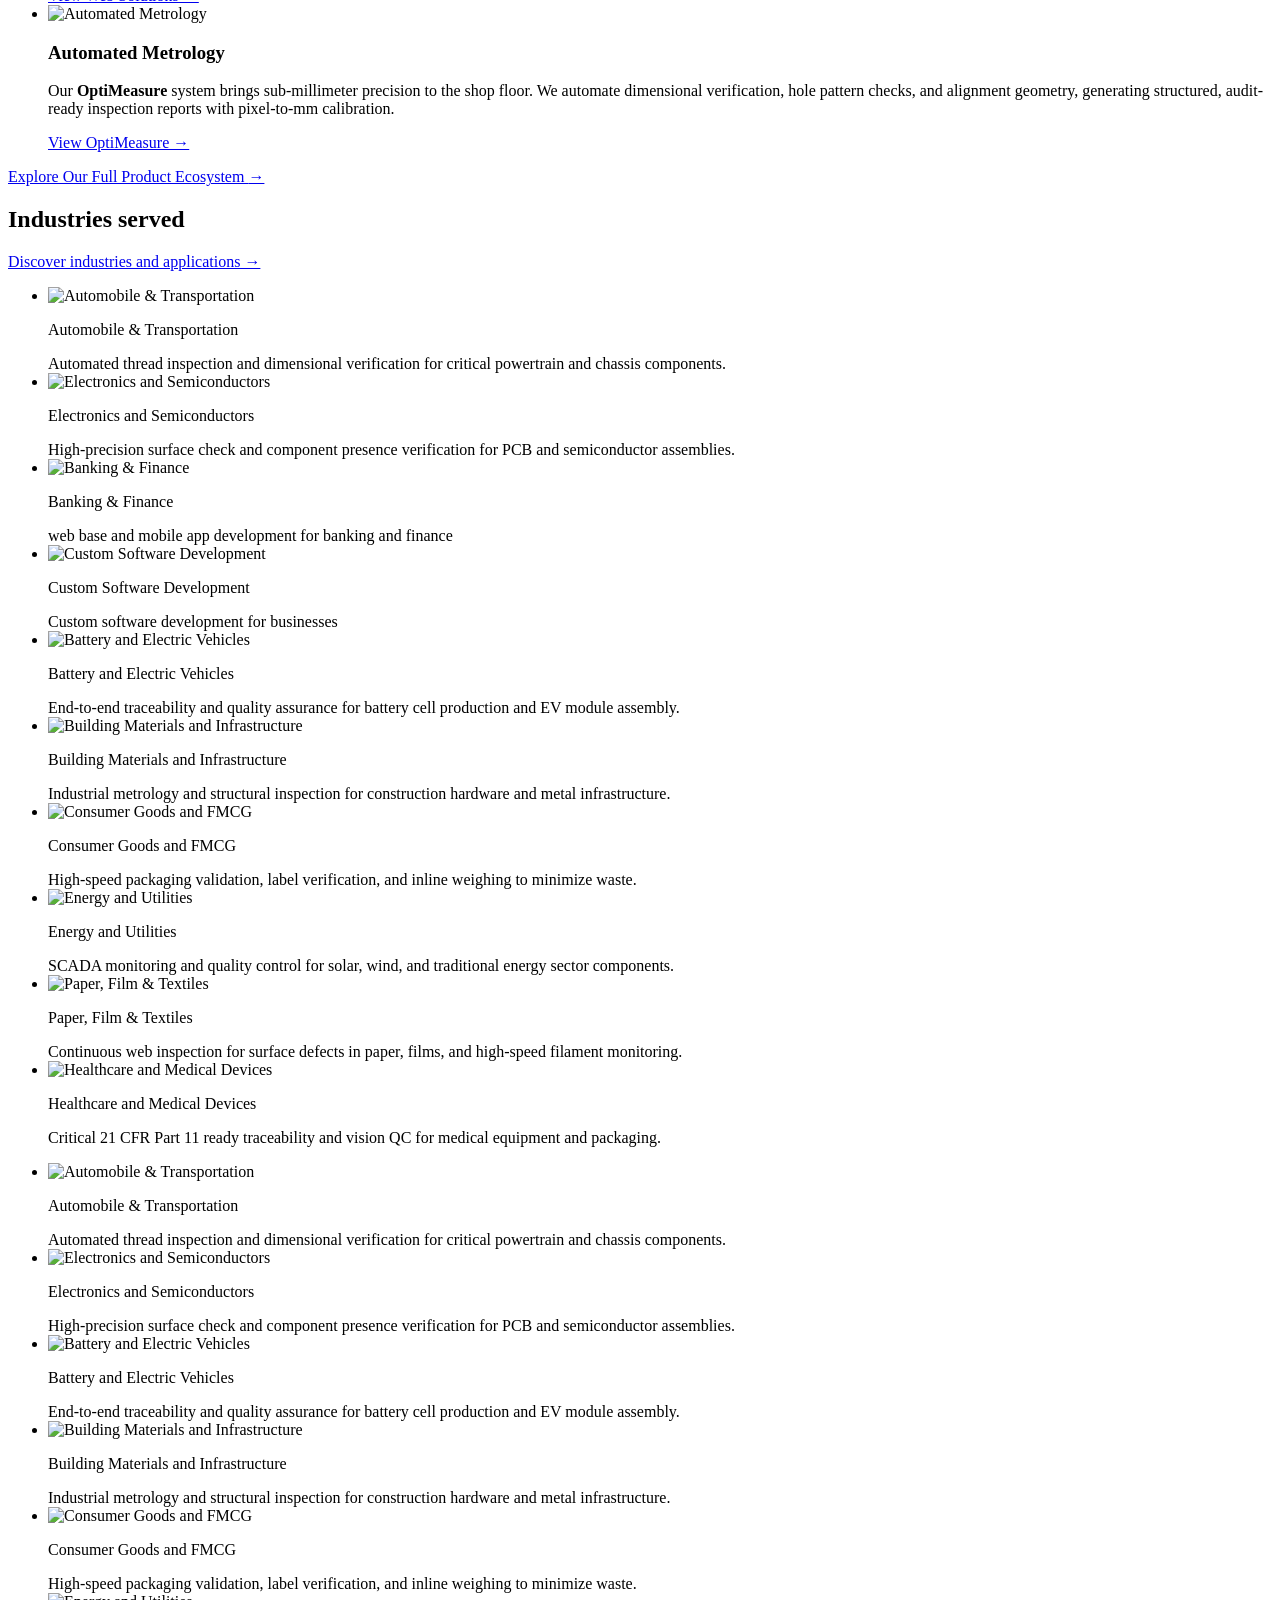
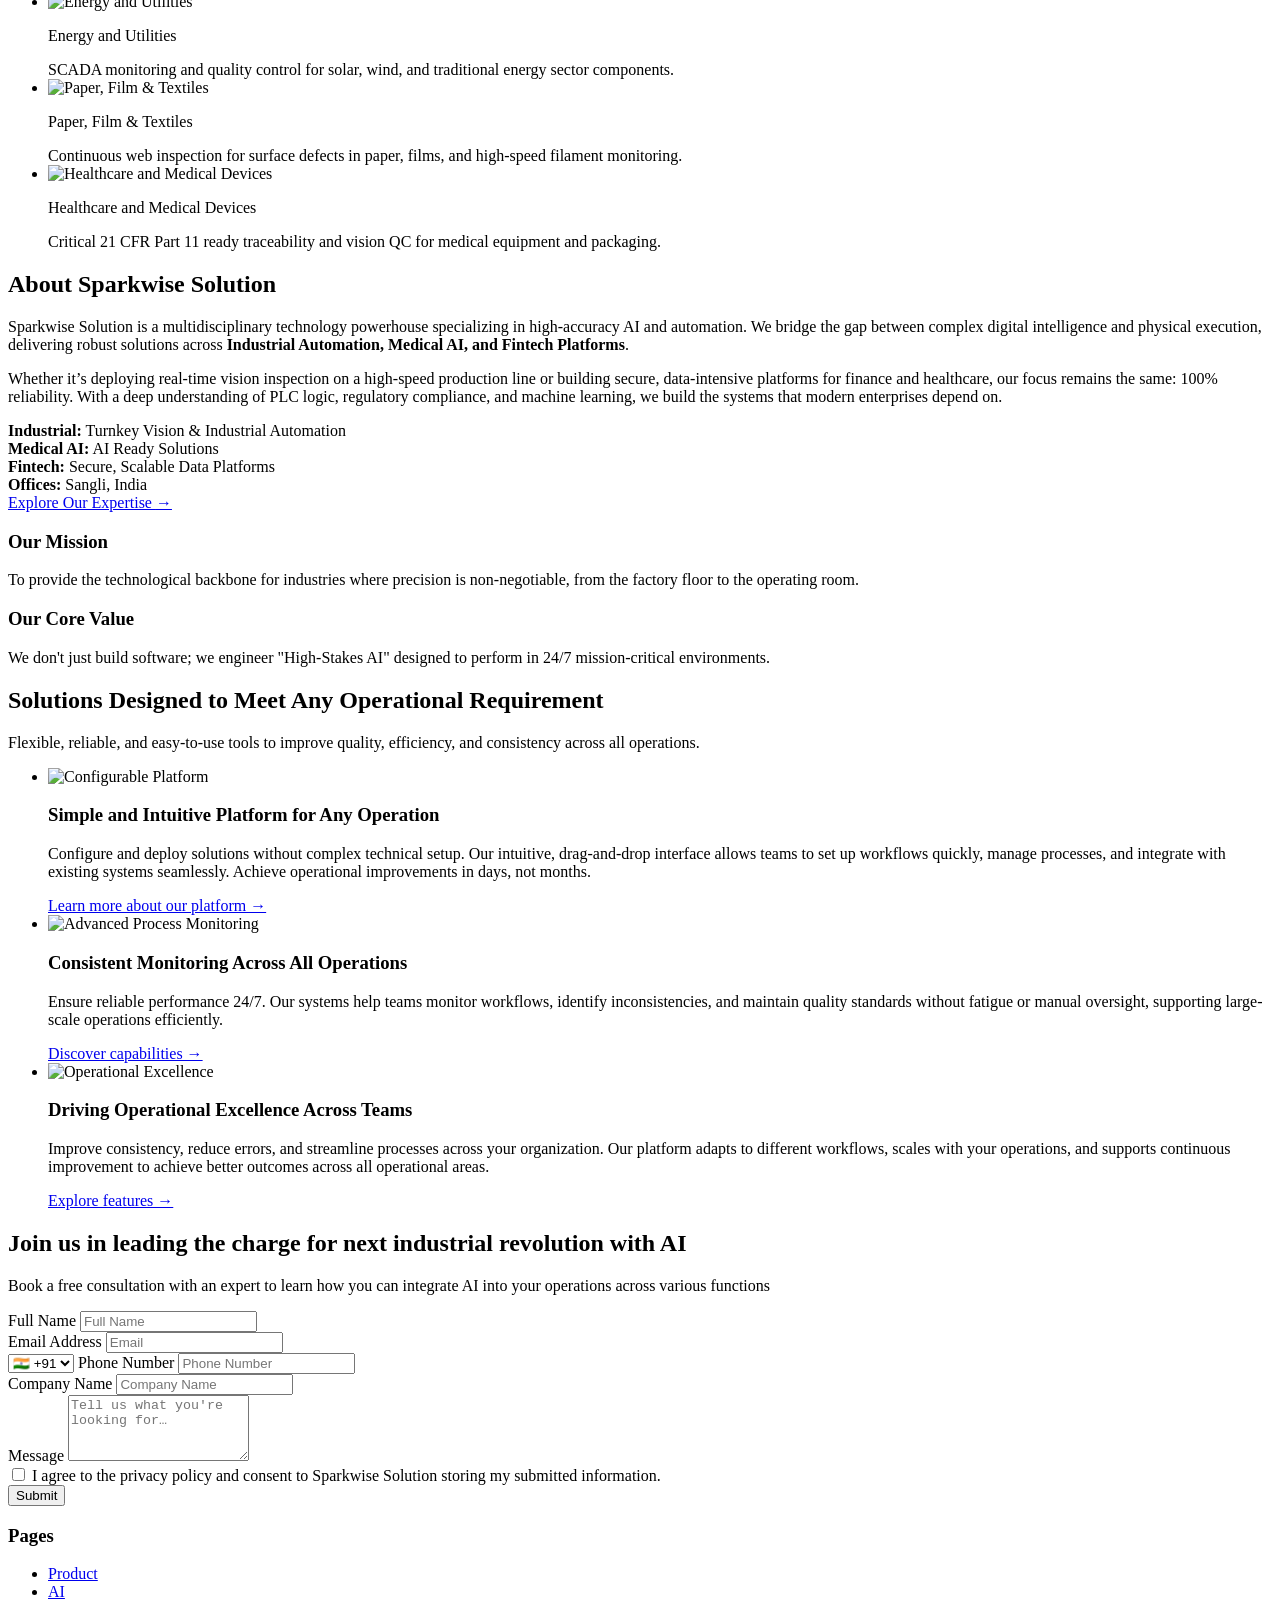
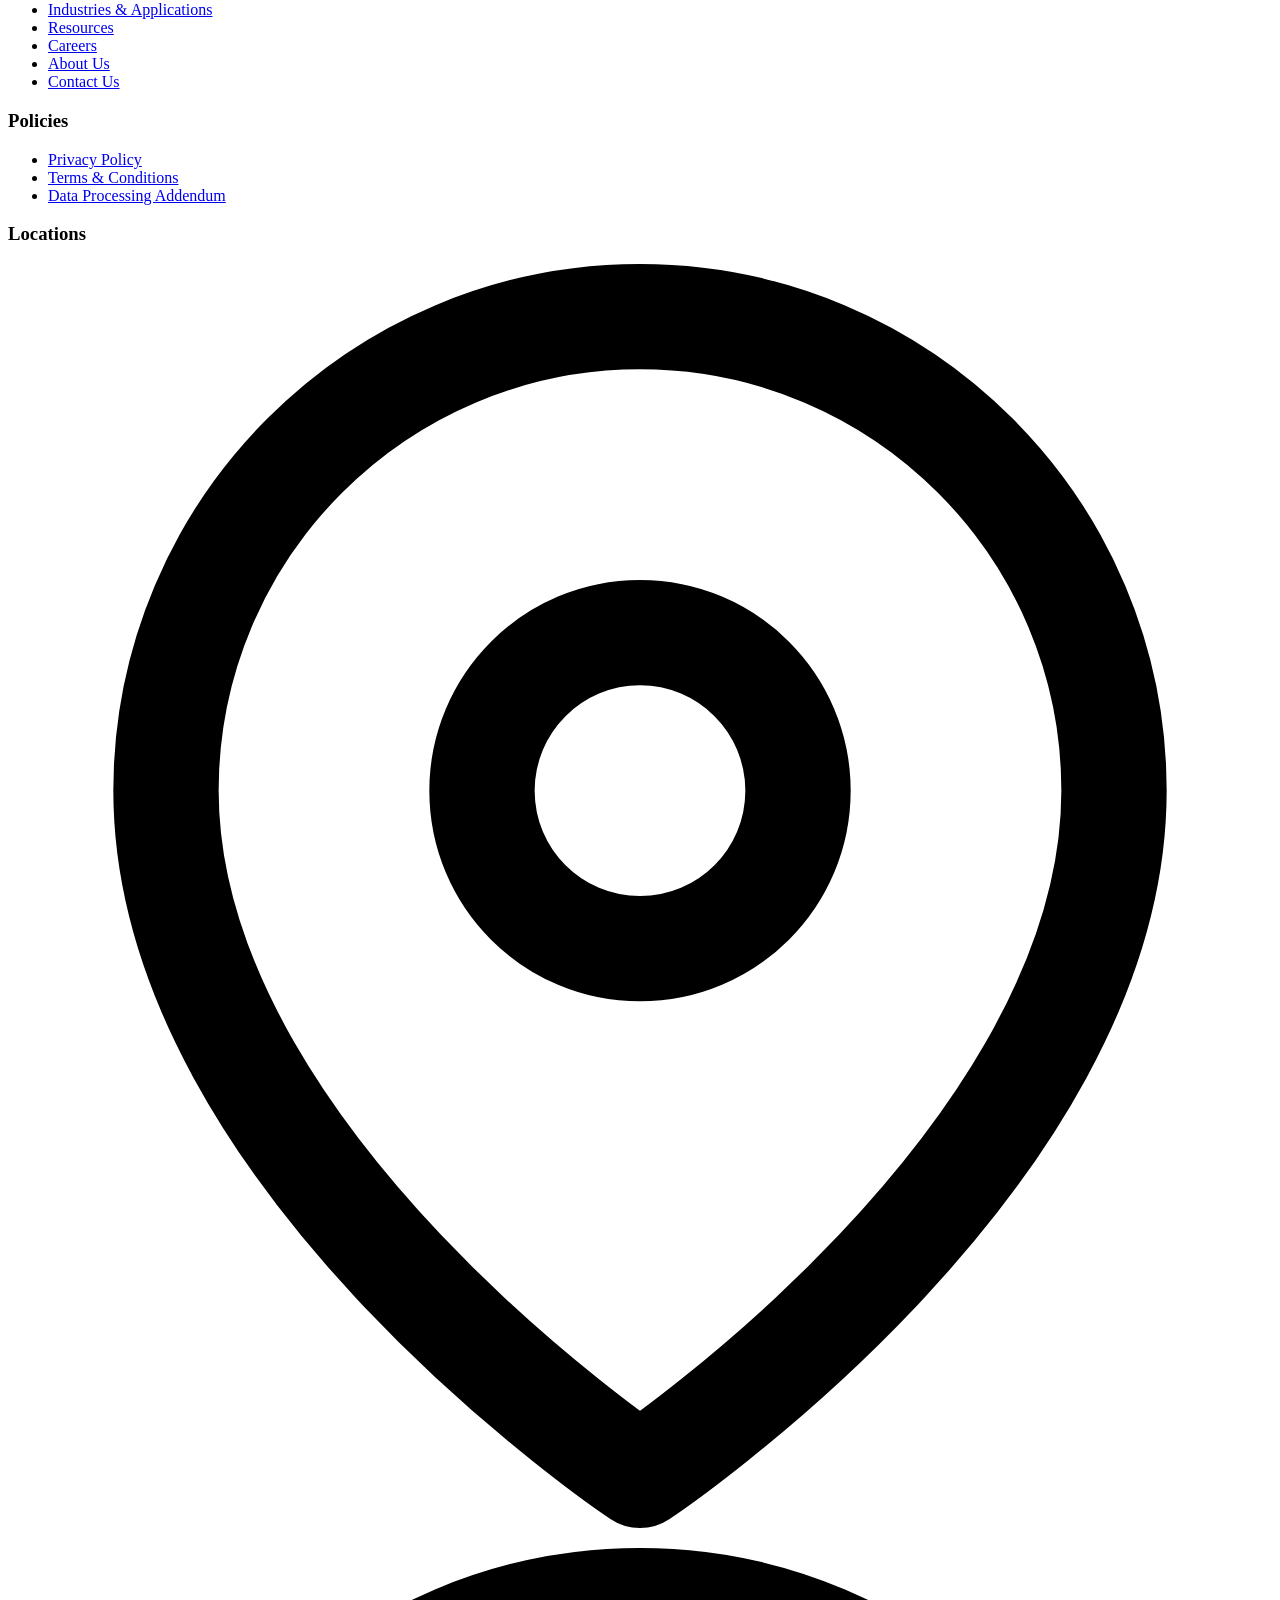
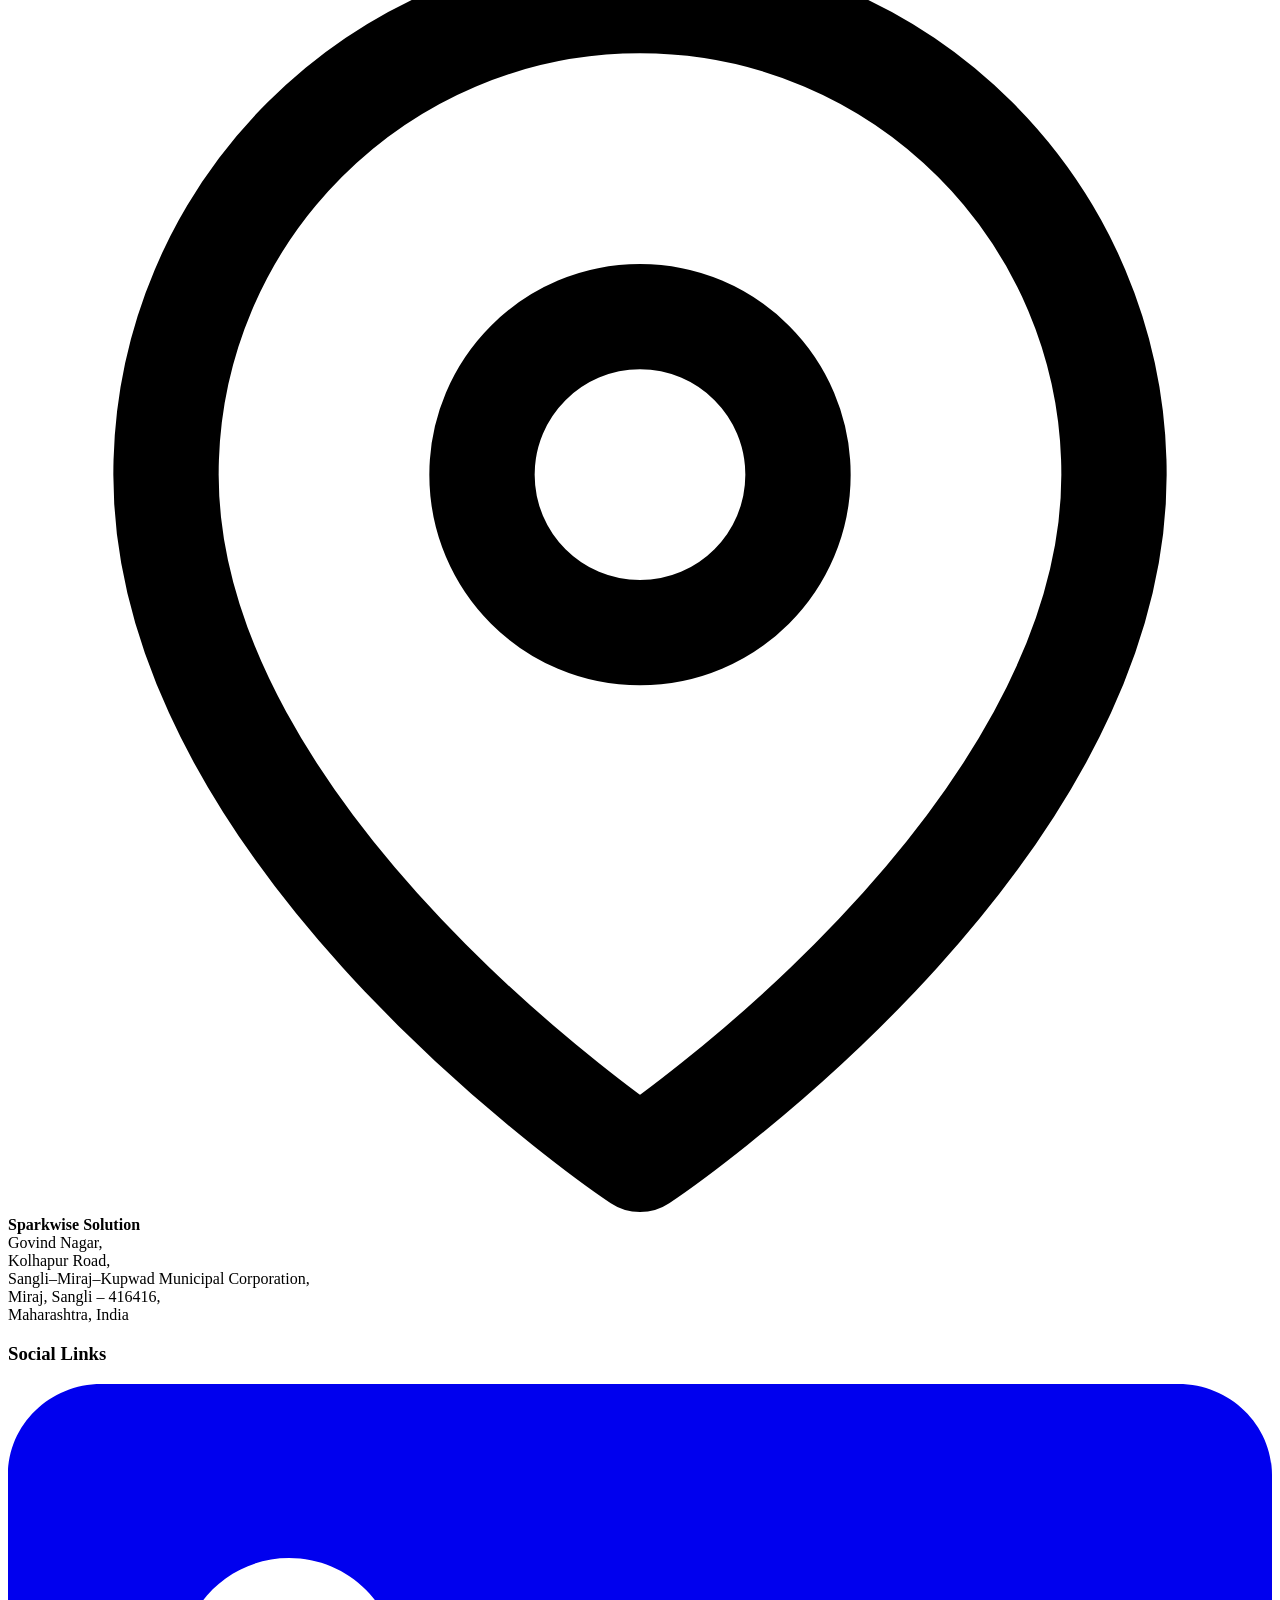
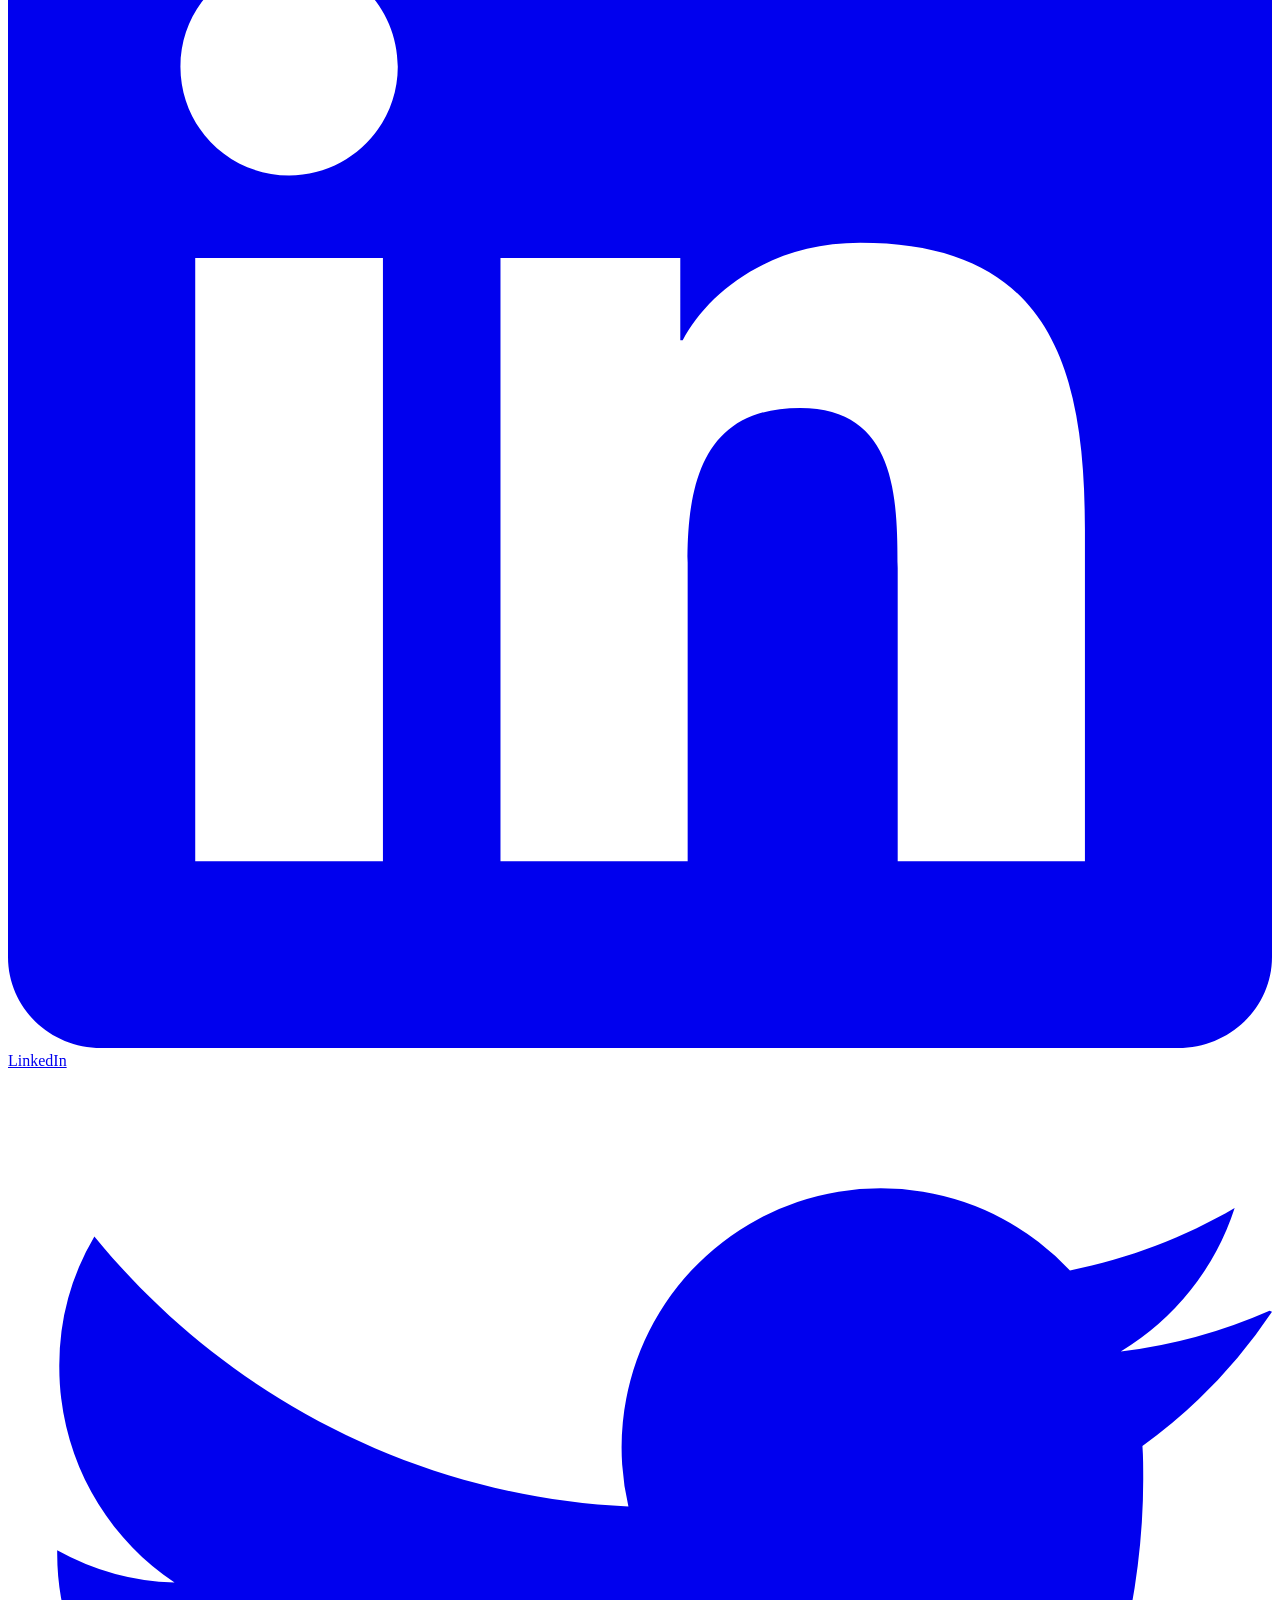
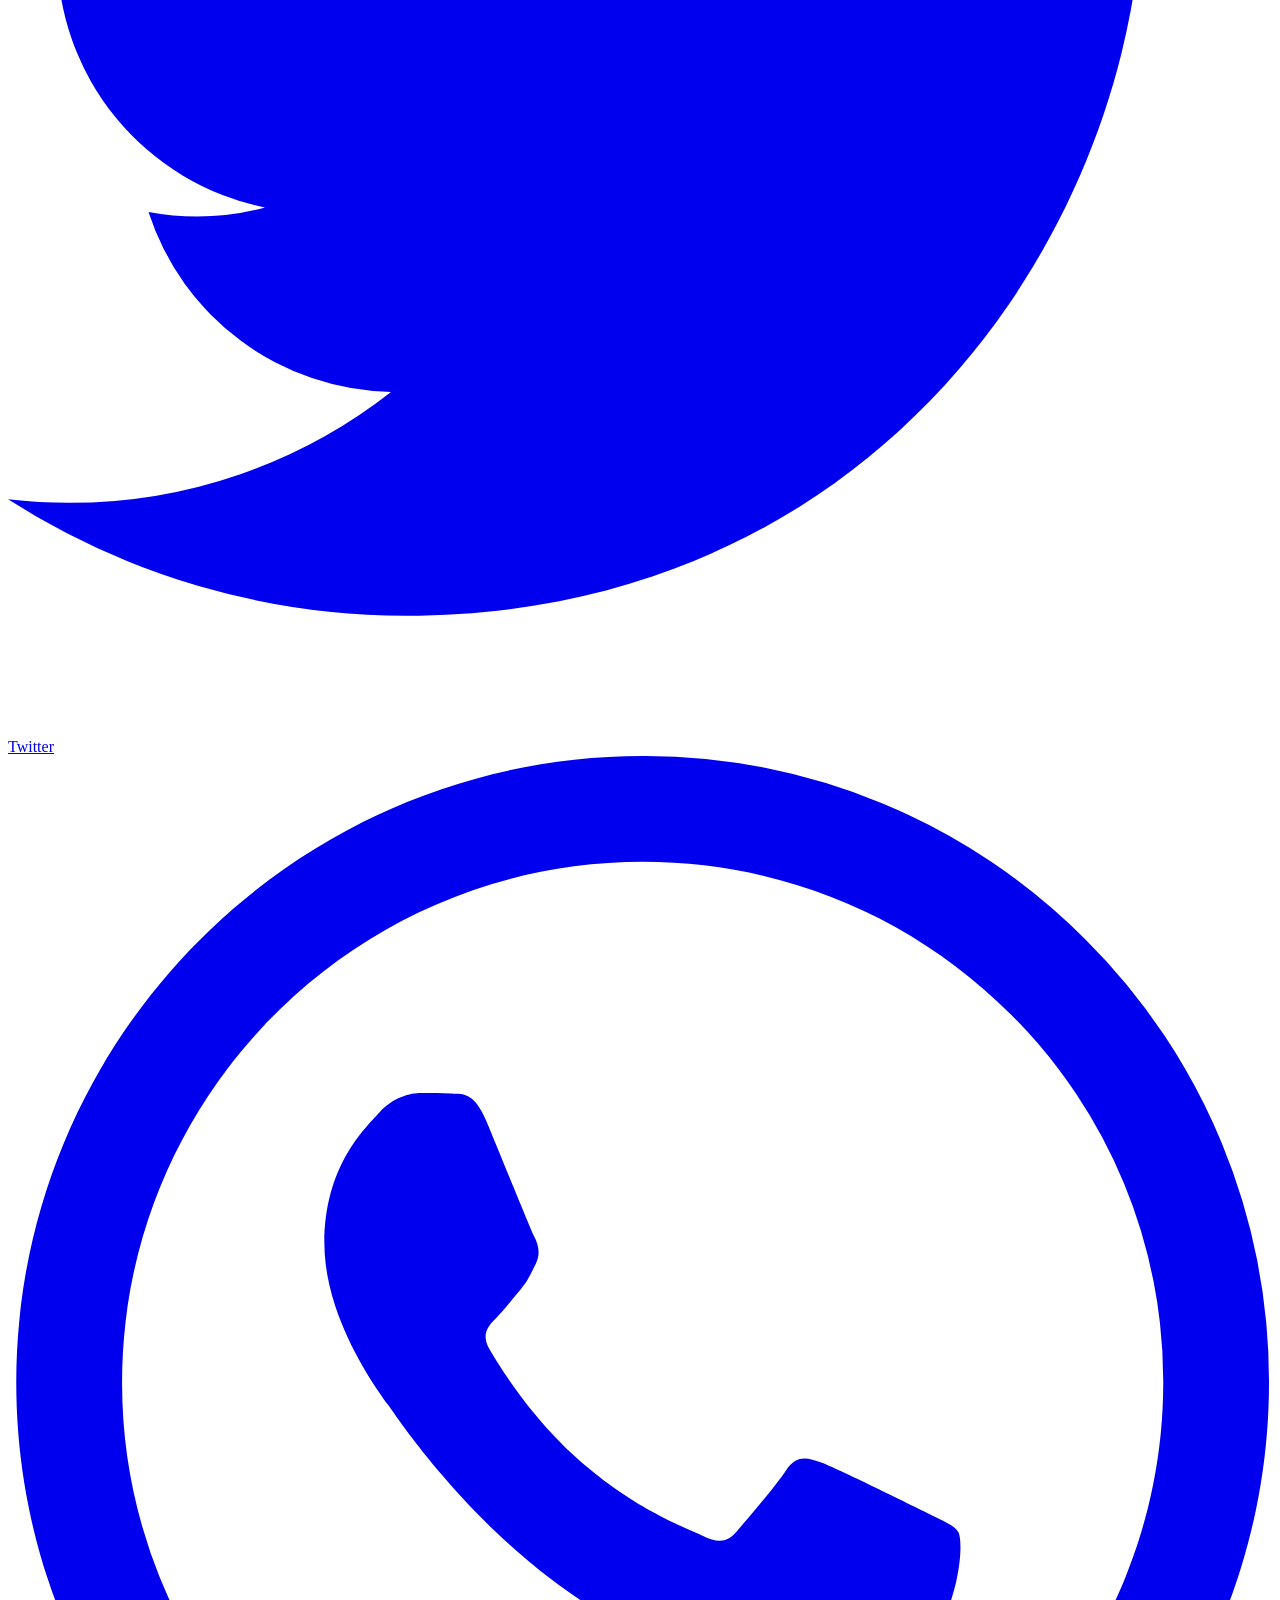
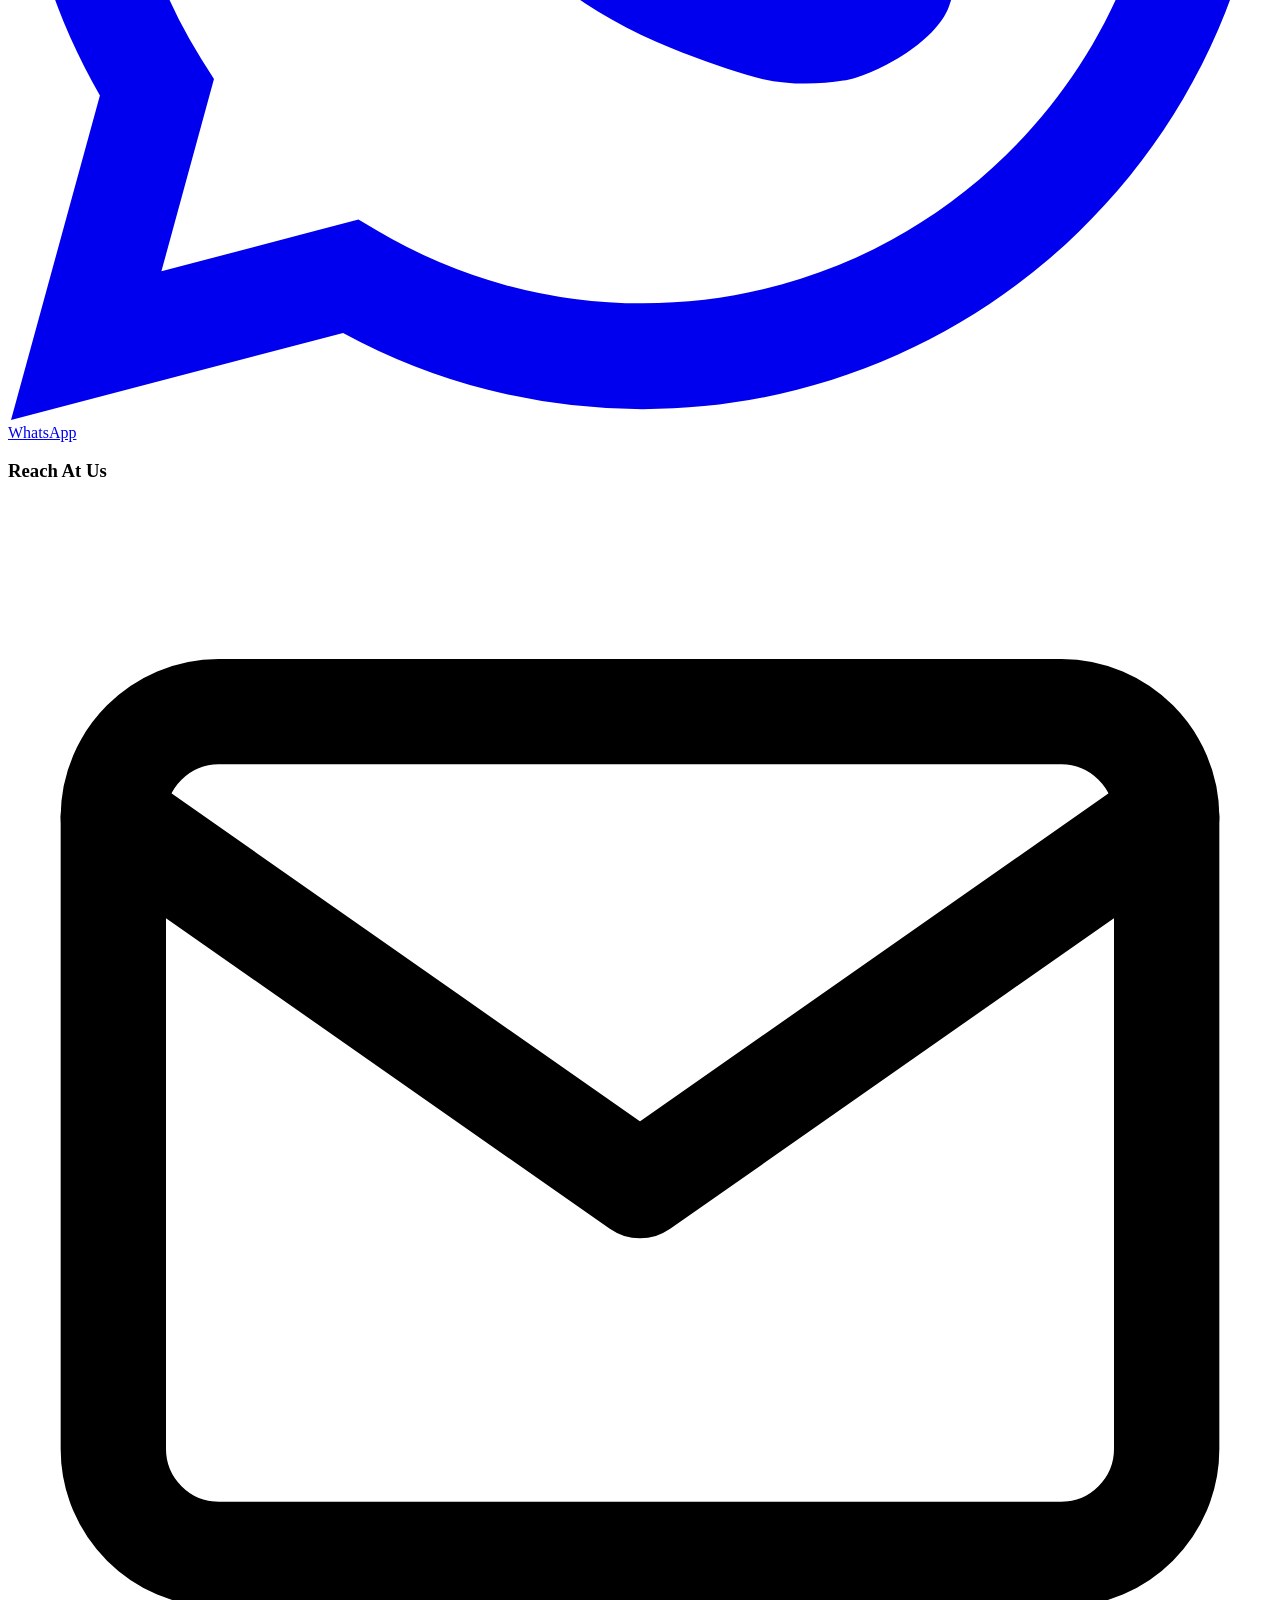
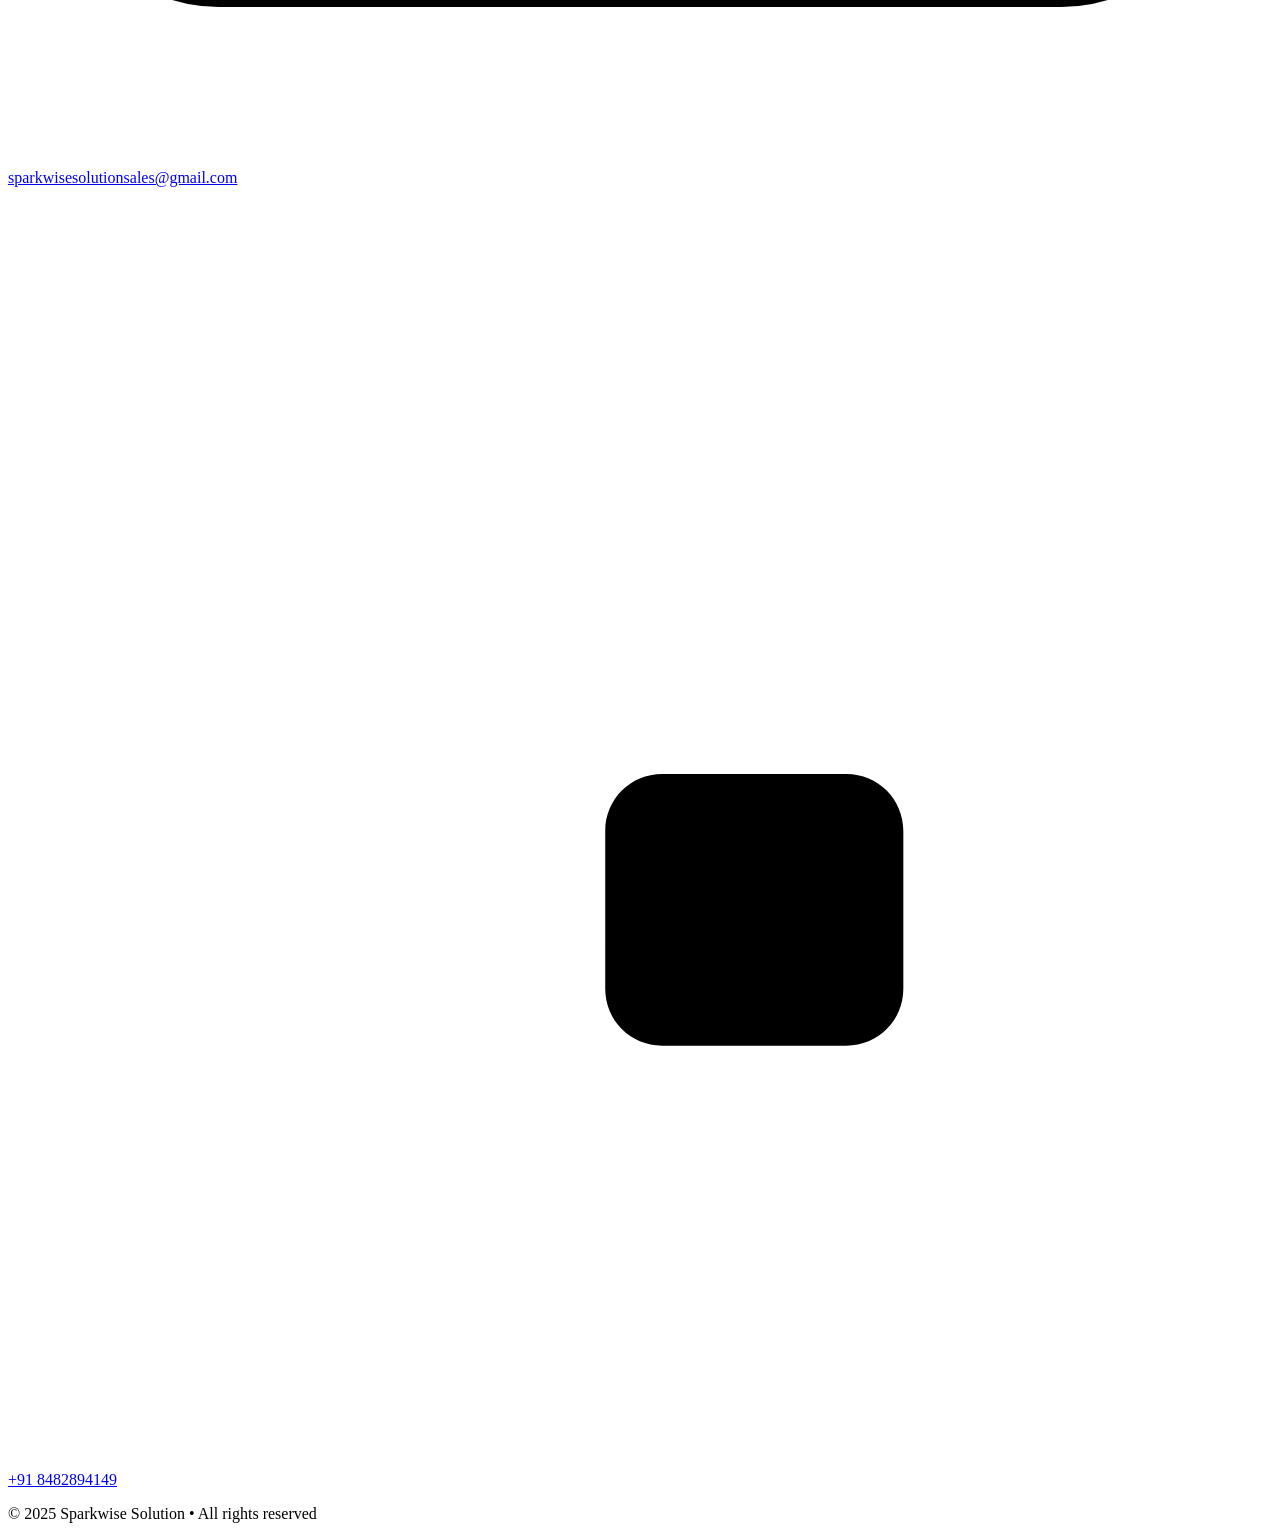
==== commit 30113312: "location add" ====
--- a/index.html
+++ b/index.html
@@ -2,329 +2,848 @@
 <html lang="en">
 
 <head>
-    <meta charset="UTF-8">
-    <meta name="viewport" content="width=device-width, initial-scale=1.0">
-    <title>Sparkwise Solutions - Leaders in IT Solutions for Industrial Automation</title>
-    <meta name="description"
-        content="Sparkwise Solutions provides cutting-edge web, desktop, mobile, and AI solutions for industrial automation. Transform your operations with our comprehensive IT services.">
-    <link rel="canonical" href="https://sparkwise-solutions.com/">
-
-    <!-- Open Graph Meta Tags -->
-    <meta property="og:title" content="Sparkwise Solutions - Leaders in IT Solutions for Industrial Automation">
-    <meta property="og:description"
-        content="We design web, desktop, mobile, and AI solutions that make operations safer, faster, and smarter.">
-    <meta property="og:type" content="website">
-    <meta property="og:url" content="https://sparkwise-solutions.com/">
-
-    <!-- Structured Data -->
-    <script type="application/ld+json">
-    {
-      "@context": "https://schema.org",
+  <meta charset="UTF-8" />
+  <meta name="viewport" content="width=device-width, initial-scale=1.0, maximum-scale=5.0, user-scalable=yes" />
+  <meta name="theme-color" content="#ff6600" />
+
+  <!-- SEO Meta Tags -->
+  <title>Sparkwise Solution - AI-Powered Manufacturing Quality Control</title>
+  <meta name="description"
+    content="Sparkwise Solution: AI-powered visual inspection & manufacturing quality control software. Automate defect detection, reduce waste, and ensure 100% quality with our no-code computer vision platform." />
+  <meta name="keywords"
+    content="AI manufacturing, quality control, computer vision, automated inspection, smart manufacturing, defect detection, industrial AI software, deep learning inspection, visual inspection system, manufacturing intelligence, automated visual inspection" />
+  <meta name="author" content="Sparkwise Solution" />
+  <meta name="robots" content="index, follow" />
+
+  <!-- Open Graph / Facebook -->
+  <meta property="og:type" content="website" />
+  <meta property="og:url" content="https://sparkwisesolution.com/" />
+  <meta property="og:site_name" content="Sparkwise Solution" />
+  <meta property="og:locale" content="en_US" />
+  <meta property="og:title" content="Sparkwise Solution - AI-Powered Manufacturing Quality Control" />
+  <meta property="og:description"
+    content="Revolutionize your manufacturing with Sparkwise Solution's AI-powered quality control. Detect defects, reduce waste, and improve efficiency." />
+  <meta property="og:image" content="https://sparkwisesolution.com/images/hero-bg.png" />
+
+
+  <!-- Twitter -->
+  <meta property="twitter:card" content="summary_large_image" />
+  <meta property="twitter:url" content="https://sparkwisesolution.com/" />
+  <meta property="twitter:title" content="Sparkwise Solution - AI-Powered Manufacturing Quality Control" />
+  <meta property="twitter:description"
+    content="Revolutionize your manufacturing with Sparkwise Solution's AI-powered quality control. Detect defects, reduce waste, and improve efficiency." />
+  <meta property="twitter:image" content="https://sparkwisesolution.com/images/hero-bg.png" />
+
+  <link rel="canonical" href="https://sparkwisesolution.com/">
+  <link rel="icon" type="image/x-icon" href="favicon.ico">
+
+  <!-- JSON-LD Schema -->
+  <script type="application/ld+json">
+  {
+    "@context": "https://schema.org",
+    "@type": "WebSite",
+    "name": "Sparkwise Solution",
+    "url": "https://sparkwisesolution.com",
+    "potentialAction": {
+      "@type": "SearchAction",
+      "target": "https://sparkwisesolution.com/search?q={search_term_string}",
+      "query-input": "required name=search_term_string"
+    }
+  }
+  </script>
+  <script type="application/ld+json">
+  {
+    "@context": "https://schema.org",
+    "@type": "Organization",
+    "name": "Sparkwise Solution",
+    "url": "https://sparkwisesolution.com",
+    "logo": "https://sparkwisesolution.com/images/logo.png",
+    "contactPoint": {
+      "@type": "ContactPoint",
+      "telephone": "+91-8482894149",
+      "contactType": "sales",
+      "email": "sparkwisesolutionsales@gmail.com"
+    },
+    "sameAs": [
+      "https://wa.me/918482894149"
+    ]
+  }
+  </script>
+  <script type="application/ld+json">
+  {
+    "@context": "https://schema.org",
+    "@type": "Service",
+    "serviceType": "AI-Powered Visual Inspection",
+    "provider": {
       "@type": "Organization",
-      "name": "Sparkwise Solutions",
-      "description": "Leaders in IT solutions for industrial automation",
-      "url": "https://sparkwise-solutions.com/",
-      "logo": "https://sparkwise-solutions.com/assets/img/logo.png"
+      "name": "Sparkwise Solution"
+    },
+    "areaServed": "Global",
+    "hasOfferCatalog": {
+      "@type": "OfferCatalog",
+      "name": "Manufacturing Quality Control Solutions",
+      "itemListElement": [
+        {
+          "@type": "Offer",
+          "itemOffered": {
+            "@type": "Service",
+            "name": "Automated Defect Detection"
+          }
+        },
+        {
+          "@type": "Offer",
+          "itemOffered": {
+            "@type": "Service",
+            "name": "Dimensional Measurement AI"
+          }
+        },
+        {
+          "@type": "Offer",
+          "itemOffered": {
+            "@type": "Service",
+            "name": "Assembly Verification"
+          }
+        }
+      ]
     }
-    </script>
-
-    <link rel="stylesheet" href="assets/css/main.css">
+  }
+  </script>
+
+  <link rel="stylesheet" href="css/main.css" />
 </head>
 
 <body>
-    <!-- Header -->
-    <header class="header">
-        <nav class="nav container" aria-label="Main navigation">
-            <div class="nav__brand">
-                <a href="index.html" class="nav__logo">Sparkwise Solutions</a>
-            </div>
-
-            <button class="nav__toggle" aria-label="Toggle navigation menu" aria-expanded="false">
-                <span></span>
-                <span></span>
-                <span></span>
-            </button>
-
-            <div class="nav__menu">
-                <ul class="nav__list">
-                    <li class="nav__item"><a href="index.html" class="nav__link nav__link--active">Home</a></li>
-                    <li class="nav__item"><a href="about.html" class="nav__link">About</a></li>
-                    <li class="nav__item"><a href="services.html" class="nav__link">Services</a></li>
-                    <li class="nav__item"><a href="portfolio.html" class="nav__link">Portfolio</a></li>
-                    <li class="nav__item"><a href="contact.html" class="nav__link">Contact</a></li>
-                </ul>
-                <a href="contact.html" class="btn btn--primary nav__cta">Get a Quote</a>
-            </div>
-        </nav>
-    </header>
-
-    <main>
-        <!-- Hero Section -->
-        <section class="hero">
-            <div class="container">
-                <div class="hero__content">
-                    <h1 class="hero__title">Industrial automation, elevated by software.</h1>
-                    <p class="hero__subtitle">We design web, desktop, mobile, and AI solutions that make operations
-                        safer, faster, and smarter.</p>
-                    <div class="hero__actions">
-                        <a href="contact.html" class="btn btn--primary btn--large">Get a Quote</a>
-                        <a href="services.html" class="btn btn--secondary btn--large">Explore Services</a>
-                    </div>
-                </div>
-            </div>
-        </section>
-
-        <!-- Trust Bar -->
-        <section class="trust-bar section">
-            <div class="container">
-                <p class="trust-bar__title">Trusted by industry leaders</p>
-                <div class="trust-bar__marquee">
-                    <div class="trust-bar__logos">
-                        <span class="trust-bar__logo">Manufacturing Corp</span>
-                        <span class="trust-bar__logo">Industrial Tech</span>
-                        <span class="trust-bar__logo">AutoSystems Inc</span>
-                        <span class="trust-bar__logo">TechFlow Solutions</span>
-                        <span class="trust-bar__logo">NextGen Robotics</span>
-                        <span class="trust-bar__logo">SmartFab Ltd</span>
-
-                        <!-- Duplicate logos for seamless loop -->
-                        <span class="trust-bar__logo">Manufacturing Corp</span>
-                        <span class="trust-bar__logo">Industrial Tech</span>
-                        <span class="trust-bar__logo">AutoSystems Inc</span>
-                        <span class="trust-bar__logo">TechFlow Solutions</span>
-                        <span class="trust-bar__logo">NextGen Robotics</span>
-                        <span class="trust-bar__logo">SmartFab Ltd</span>
-                    </div>
-                </div>
-            </div>
-        </section>
-
-
-        <!-- Services Preview -->
-        <section class="services-preview section">
-            <div class="container">
-                <div class="section__header">
-                    <h2 class="section__title">Our Core Services</h2>
-                    <p class="section__subtitle">Comprehensive solutions across all platforms</p>
-                </div>
-
-                <div class="grid grid--4">
-                    <div class="card service-card">
-                        <div class="service-card__icon">🌐</div>
-                        <h3 class="service-card__title">Web Applications</h3>
-                        <p class="service-card__description">Modern SPAs, dashboards, and real-time monitoring systems
-                            for industrial environments.</p>
-                        <a href="services.html#web" class="service-card__link">Learn more</a>
-                    </div>
-
-                    <div class="card service-card">
-                        <div class="service-card__icon">💻</div>
-                        <h3 class="service-card__title">Desktop Applications</h3>
-                        <p class="service-card__description">HMI tools, data acquisition software, and SCADA-adjacent
-                            utilities for industrial control.</p>
-                        <a href="services.html#desktop" class="service-card__link">Learn more</a>
-                    </div>
-
-                    <div class="card service-card">
-                        <div class="service-card__icon">📱</div>
-                        <h3 class="service-card__title">Mobile Applications</h3>
-                        <p class="service-card__description">Field apps, inspection tools, and offline-first solutions
-                            for on-the-go operations.</p>
-                        <a href="services.html#mobile" class="service-card__link">Learn more</a>
-                    </div>
-
-                    <div class="card service-card">
-                        <div class="service-card__icon">🤖</div>
-                        <h3 class="service-card__title">AI Solutions</h3>
-                        <p class="service-card__description">Predictive maintenance, defect detection, and optimization
-                            algorithms for smart manufacturing.</p>
-                        <a href="services.html#ai" class="service-card__link">Learn more</a>
-                    </div>
-                </div>
-            </div>
-        </section>
-
-        <!-- Value Propositions -->
-        <section class="value-props section section--bg">
-            <div class="container">
-                <div class="section__header">
-                    <h2 class="section__title">Why Choose Sparkwise Solutions</h2>
-                </div>
-
-                <div class="grid grid--3">
-                    <div class="value-prop">
-                        <div class="value-prop__icon">🎯</div>
-                        <h3 class="value-prop__title">Domain Expertise</h3>
-                        <p class="value-prop__description">Deep understanding of industrial processes and automation
-                            challenges with over 50 successful implementations.</p>
-                    </div>
-
-                    <div class="value-prop">
-                        <div class="value-prop__icon">🔄</div>
-                        <h3 class="value-prop__title">End-to-End Delivery</h3>
-                        <p class="value-prop__description">From discovery to deployment and ongoing support, we handle
-                            every aspect of your digital transformation.</p>
-                    </div>
-
-                    <div class="value-prop">
-                        <div class="value-prop__icon">🛡️</div>
-                        <h3 class="value-prop__title">Reliability & Support</h3>
-                        <p class="value-prop__description">24/7 monitoring, proactive maintenance, and dedicated support
-                            ensure your systems run smoothly.</p>
-                    </div>
-                </div>
-            </div>
-        </section>
-
-        <!-- Featured Case Study -->
-        <section class="featured-case section">
-            <div class="container">
-                <div class="featured-case__content">
-                    <div class="featured-case__text">
-                        <h2 class="featured-case__title">Manufacturing Excellence: 40% Efficiency Boost</h2>
-                        <p class="featured-case__description">We developed an integrated web and mobile solution for a
-                            leading manufacturer, combining real-time monitoring, predictive analytics, and mobile
-                            inspection tools.</p>
-                        <div class="featured-case__metrics">
-                            <div class="metric">
-                                <div class="metric__value">40%</div>
-                                <div class="metric__label">Efficiency Increase</div>
-                            </div>
-                            <div class="metric">
-                                <div class="metric__value">60%</div>
-                                <div class="metric__label">Downtime Reduction</div>
-                            </div>
-                            <div class="metric">
-                                <div class="metric__value">25%</div>
-                                <div class="metric__label">Cost Savings</div>
-                            </div>
-                        </div>
-                        <a href="portfolio.html" class="btn btn--primary">View Full Case Study</a>
-                    </div>
-                    <div class="featured-case__visual">
-                        <div class="case-visual"></div>
-                    </div>
-                </div>
-            </div>
-        </section>
-
-        <!-- Testimonials -->
-        <section class="testimonials section section--bg">
-            <div class="container">
-                <div class="section__header">
-                    <h2 class="section__title">What Our Clients Say</h2>
-                </div>
-
-                <div class="grid grid--2">
-                    <div class="testimonial card">
-                        <blockquote class="testimonial__quote">
-                            "Sparkwise Solutions transformed our manufacturing operations with their innovative web
-                            dashboard. Real-time visibility has been a game-changer for our team."
-                        </blockquote>
-                        <div class="testimonial__author">
-                            <div class="testimonial__name">Sarah Johnson</div>
-                            <div class="testimonial__role">Operations Director, TechFlow Manufacturing</div>
-                        </div>
-                    </div>
-
-                    <div class="testimonial card">
-                        <blockquote class="testimonial__quote">
-                            "Their AI-powered predictive maintenance solution has reduced our equipment downtime by 60%.
-                            The ROI was evident within the first quarter."
-                        </blockquote>
-                        <div class="testimonial__author">
-                            <div class="testimonial__name">Michael Chen</div>
-                            <div class="testimonial__role">Plant Manager, Industrial Systems Corp</div>
-                        </div>
-                    </div>
-                </div>
-            </div>
-        </section>
-
-        <!-- CTA Band -->
-        <section class="cta-band section">
-            <div class="container">
-                <div class="cta-band__content">
-                    <h2 class="cta-band__title">Ready to transform your operations?</h2>
-                    <p class="cta-band__subtitle">Let's discuss how we can help you achieve your automation goals</p>
-                    <a href="contact.html" class="btn btn--primary btn--large">Discuss Your Project</a>
-                </div>
-            </div>
-        </section>
-    </main>
-
-    <!-- Footer -->
-    <footer class="footer">
-        <div class="container">
-            <div class="footer__content">
-                <div class="footer__section">
-                    <div class="footer__brand">
-                        <h3 class="footer__logo">Sparkwise Solutions</h3>
-                        <p class="footer__description">Leaders in IT solutions for industrial automation. We provide
-                            comprehensive software solutions that power modern manufacturing and industrial operations.
-                        </p>
-                    </div>
-                </div>
-
-                <div class="footer__section">
-                    <h4 class="footer__title">Quick Links</h4>
-                    <ul class="footer__links">
-                        <li><a href="about.html">About Us</a></li>
-                        <li><a href="services.html">Services</a></li>
-                        <li><a href="portfolio.html">Portfolio</a></li>
-                        <li><a href="contact.html">Contact</a></li>
-                    </ul>
-                </div>
-
-                <div class="footer__section">
-                    <h4 class="footer__title">Services</h4>
-                    <ul class="footer__links">
-                        <li><a href="services.html#web">Web Applications</a></li>
-                        <li><a href="services.html#desktop">Desktop Apps</a></li>
-                        <li><a href="services.html#mobile">Mobile Apps</a></li>
-                        <li><a href="services.html#ai">AI Solutions</a></li>
-                    </ul>
-                </div>
-
-                <div class="footer__section">
-                    <h4 class="footer__title">Contact Info</h4>
-                    <div class="footer__contact">
-                        <p>📧 hello@sparkwise-solutions.com</p>
-                        <p>
-                            📞 <a href="tel:+918482894149" style="color:#ffffff; text-decoration:none;">
-                                +91 84828 94149
-                            </a>
-                        </p>
-
-
-                        <p style="font-size: 16px; color: #ffffff;">
-                            📍
-                            <a href="https://www.google.com/maps?q=VH46+VX2, Gaon Bhag, Sangli, Sangli Miraj Kupwad, Maharashtra 416416"
-                                target="_blank" style="color: #ffffff; text-decoration: none;">
-                                Near Vithhal Mandir, Gaon Bhag, Sangli
-                            </a>
-                        </p>
-
-                    </div>
-                </div>
-            </div>
-
-            <div class="footer__bottom">
-                <div class="footer__copyright">
-                    <p>&copy; 2025 Sparkwise Solutions. All rights reserved.</p>
-                </div>
-                <div class="footer__legal">
-                    <a href="#privacy">Privacy Policy</a>
-                    <a href="#terms">Terms of Service</a>
-                </div>
-            </div>
-        </div>
-    </footer>
-
-    <!-- Back to Top Button -->
-    <button class="back-to-top" aria-label="Back to top" style="display: none;">↑</button>
-
-    <script src="assets/js/main.js"></script>
+  <!-- Announcement Banner -->
+  <div class="announcement-banner">
+    <div class="container">
+      <p>🚀 Transform with AI</p>
+      <a href="#" class="read-more" aria-label="Read more about our AI transformation">Read More →</a>
+    </div>
+  </div>
+
+  <!-- Navigation -->
+  <header>
+    <nav class="navbar" aria-label="Main Navigation">
+      <div class="container">
+        <div class="nav-wrapper">
+          <a href="index.html" class="logo">
+            <img src="images/sparkwisesolution.png" alt="Sparkwise Solution">
+            <span class="logo-text">Sparkwise Solution</span>
+          </a>
+          <button class="mobile-menu-toggle" aria-label="Toggle menu">
+            <span></span>
+            <span></span>
+            <span></span>
+          </button>
+          <ul class="nav-menu">
+            <li><a href="product.html">Product</a></li>
+            <li><a href="ai.html">AI</a></li>
+            <li>
+              <a href="industries-applications.html">Industries & Applications</a>
+            </li>
+            <li><a href="resources.html">Resources</a></li>
+            <li class="dropdown">
+              <a href="#company">Company <span class="dropdown-arrow">▼</span></a>
+              <ul class="dropdown-menu">
+                <li><a href="about-us.html">About Us</a></li>
+                <li><a href="careers.html">Careers</a></li>
+                <li><a href="contact-us.html">Contact Us</a></li>
+              </ul>
+            </li>
+          </ul>
+        </div>
+      </div>
+    </nav>
+  </header>
+
+  <main>
+
+    <!-- Hero Section -->
+    <section class="hero">
+      <div class="container">
+        <div class="hero-content">
+          <h1 class="hero-title">
+            Simple, Scalable, Intelligent – Software & Automation by Sparkwise
+          </h1>
+          <p class="hero-description">
+            Industrial Automation, AI Software, Fintech Platforms,
+            and Medical AI—built for accuracy and reliability.
+          </p>
+          <div class="hero-buttons">
+            <a href="product.html" class="cta-button">
+              Explore Our Product
+              <span class="arrow">→</span>
+            </a>
+            <a href="contact-us.html" class="cta-button secondary">
+              Talk to an expert
+              <span class="arrow">→</span>
+            </a>
+          </div>
+        </div>
+        <!-- <div class="hero-visual">
+          <div class="hero-image-container">
+            <img src="images/hero-bg.png" alt="AI-powered manufacturing quality control system" class="hero-image"
+              loading="eager" />
+          </div>
+        </div> -->
+      </div>
+    </section>
+
+    <!-- Company Stats -->
+    <section class="company-stats">
+      <div class="container">
+        <ul class="stats-grid">
+          <li class="stat-card">
+            <span class="stat-number" data-target="30">0</span>
+            <span class="stat-label">% Avg. Waste Reduction</span>
+          </li>
+
+          <li class="stat-card">
+            <span class="stat-number" data-target="8">0</span>
+            <span class="stat-label">Industries Served</span>
+          </li>
+
+          <li class="stat-card">
+            <span class="stat-number" data-target="40">0</span>
+            <span class="stat-label">Connected Devices Integrated</span>
+          </li>
+
+          <li class="stat-card">
+            <span class="stat-number" data-target="24">0</span>
+            <span class="stat-label">24/7 Support Availability</span>
+          </li>
+        </ul>
+      </div>
+    </section>
+
+    <!-- Company Milestones -->
+    <section class="milestones">
+      <div class="container">
+        <div class="section-header">
+          <h2>Our Journey</h2>
+          <p>Just started. Focused on building reliable software & automation.</p>
+        </div>
+        <ul class="milestones-timeline">
+          <li class="milestone-item">
+            <div class="milestone-year">2025</div>
+            <div class="milestone-content">
+              <h3>Company Founded</h3>
+              <p>
+                Sparkwise Solution was founded in Sangli, India with a mission to build
+                simple, intelligent, and dependable automation and AI-powered software
+                for real industry challenges.
+              </p>
+            </div>
+          </li>
+
+          <li class="milestone-item">
+            <div class="milestone-year">2025</div>
+            <div class="milestone-content">
+              <h3>First Prototype Built</h3>
+              <p>
+                Developed our first AI-vision inspection prototype and connected it with PLC/SCADA
+                systems, proving stability and detection feasibility in production environments.
+              </p>
+            </div>
+          </li>
+
+          <li class="milestone-item">
+            <div class="milestone-year">2025</div>
+            <div class="milestone-content">
+              <h3>Multi-Domain Software Work Started</h3>
+              <p>
+                Expanded our development scope to include finance software AI, medical diagnostics AI,
+                secure databases, APIs, Windows, web, mobile apps, and 3rd-party device integrations.
+              </p>
+            </div>
+          </li>
+
+          <li class="milestone-item">
+            <div class="milestone-year">2025</div>
+            <div class="milestone-content">
+              <h3>First Industry Pilot</h3>
+              <p>
+                Delivered our first pilot automation + vision inspection setup for a manufacturing
+                workflow, including defect image logs and pass/fail decision interface.
+              </p>
+            </div>
+          </li>
+
+          <li class="milestone-item">
+            <div class="milestone-year">2025</div>
+            <div class="milestone-content">
+              <h3>Ongoing Innovation</h3>
+              <p>
+                Continuously improving AI inspection accuracy, automation reliability, and cross-industry
+                software architectures—focused on real deployments and practical impact.
+              </p>
+            </div>
+          </li>
+        </ul>
+      </div>
+    </section>
+
+
+    <!-- Applications -->
+    <section class="applications">
+      <div class="container">
+        <h2 class="section-title">
+          From Automobile to Consumer Goods, high-precision inspection for every manufacturing challenge
+        </h2>
+        <div class="applications-content">
+          <ul class="applications-grid">
+            <li class="application-card">
+              <div class="application-image-wrapper">
+                <img src="images/applications/thread_inspection.png" alt="Thread & Fastener Inspection"
+                  class="application-image" loading="lazy">
+              </div>
+              <h3>Thread & Fastener Inspection</h3>
+              <p>
+                Utilizing <strong>ThreadAssure</strong> technology, we detect thread presence, profile defects, and
+                incomplete forming in under 2 seconds. Our vision-driven cells ensure that "bad threads" never reach
+                assembly, eliminating costly leakage, warranty risks, and manual rework.
+              </p>
+              <a href="product.html#threadAssure" class="application-link">View ThreadAssure →</a>
+            </li>
+
+            <li class="application-card">
+              <div class="application-image-wrapper">
+                <img src="images/applications/surface_analysis.png" alt="Reflective Surface Analysis"
+                  class="application-image" loading="lazy">
+              </div>
+              <h3>Reflective Surface Analysis</h3>
+              <p>
+                Powered by <strong>MetalCheck Vision</strong>, this application uses specialized dome and polarized
+                lighting to manage glare on machined parts. We detect micro-scratches, burrs, and machining errors as
+                small as 50µm on challenging reflective surfaces.
+              </p>
+              <a href="product.html#metalCheck" class="application-link">View MetalCheck →</a>
+            </li>
+
+            <li class="application-card">
+              <div class="application-image-wrapper">
+                <img src="images/applications/web_inspection.png" alt="Continuous Web Inspection"
+                  class="application-image" loading="lazy">
+              </div>
+              <h3>Continuous Web Inspection</h3>
+              <p>
+                Designed for paper and film lines moving at up to 600 m/min. Using <strong>PaperInspect Pro</strong> and
+                <strong>FiberVision</strong>, we monitor continuous webs for pinholes, streaks, and texture variations,
+                providing real-time defect maps to reduce roll-wide wastage.
+              </p>
+              <a href="product.html#paperInspect" class="application-link">View Web Solutions →</a>
+            </li>
+
+            <li class="application-card">
+              <div class="application-image-wrapper">
+                <img src="images/applications/metrology.png" alt="Automated Metrology" class="application-image"
+                  loading="lazy">
+              </div>
+              <h3>Automated Metrology</h3>
+              <p>
+                Our <strong>OptiMeasure</strong> system brings sub-millimeter precision to the shop floor. We automate
+                dimensional verification, hole pattern checks, and alignment geometry, generating structured,
+                audit-ready inspection reports with pixel-to-mm calibration.
+              </p>
+              <a href="product.html#optiMeasure" class="application-link">View OptiMeasure →</a>
+            </li>
+          </ul>
+        </div>
+        <div class="applications-cta">
+          <a href="product.html" class="cta-button">
+            Explore Our Full Product Ecosystem
+            <span class="arrow">→</span>
+          </a>
+        </div>
+      </div>
+    </section>
+
+    <!-- Industries -->
+    <section class="industries">
+      <div class="container">
+        <div class="section-header">
+          <h2>Industries served</h2>
+          <a href="industries-applications.html" class="link-arrow">Discover industries and applications →</a>
+        </div>
+        <div class="industries-wrapper">
+          <div class="industries-marquee">
+            <ul class="industries-grid">
+
+
+
+              <li class="industry-card">
+                <div class="industry-image-wrapper">
+                  <img src="images/industries/automobile.png" alt="Automobile & Transportation" class="industry-image"
+                    loading="lazy">
+                </div>
+                <p>Automobile & Transportation</p>
+                <span class="industry-description">Automated thread inspection and dimensional verification for critical
+                  powertrain and chassis components.</span>
+              </li>
+
+
+
+
+
+              <li class="industry-card">
+                <div class="industry-image-wrapper">
+                  <img src="images/industries/electronics.png" alt="Electronics and Semiconductors"
+                    class="industry-image" loading="lazy">
+                </div>
+                <p>Electronics and Semiconductors</p>
+                <span class="industry-description">High-precision surface check and component presence verification for
+                  PCB and semiconductor assemblies.</span>
+              </li>
+
+
+              <li class="industry-card">
+                <div class="industry-image-wrapper">
+                  <img src="images/industries/banking_finance.png" alt="Banking & Finance" class="industry-image"
+                    loading="lazy">
+                </div>
+                <p>Banking & Finance</p>
+                <span class="industry-description">web base and mobile app development for banking and finance</span>
+              </li>
+
+              <li class="industry-card">
+                <div class="industry-image-wrapper">
+                  <img src="images/industries/custom_software.png" alt="Custom Software Development"
+                    class="industry-image" loading="lazy">
+                </div>
+                <p>Custom Software Development</p>
+                <span class="industry-description">Custom software development for businesses</span>
+              </li>
+
+              <li class="industry-card">
+                <div class="industry-image-wrapper">
+                  <img src="images/industries/battery.png" alt="Battery and Electric Vehicles" class="industry-image"
+                    loading="lazy">
+                </div>
+                <p>Battery and Electric Vehicles</p>
+                <span class="industry-description">End-to-end traceability and quality assurance for battery cell
+                  production and EV module assembly.</span>
+              </li>
+
+              <li class="industry-card">
+                <div class="industry-image-wrapper">
+                  <img src="images/industries/construction.png" alt="Building Materials and Infrastructure"
+                    class="industry-image" loading="lazy">
+                </div>
+                <p>Building Materials and Infrastructure</p>
+                <span class="industry-description">Industrial metrology and structural inspection for construction
+                  hardware and metal infrastructure.</span>
+              </li>
+
+              <li class="industry-card">
+                <div class="industry-image-wrapper">
+                  <img src="images/industries/fmcg.png" alt="Consumer Goods and FMCG" class="industry-image"
+                    loading="lazy">
+                </div>
+                <p>Consumer Goods and FMCG</p>
+                <span class="industry-description">High-speed packaging validation, label verification, and inline
+                  weighing to minimize waste.</span>
+              </li>
+
+              <li class="industry-card">
+                <div class="industry-image-wrapper">
+                  <img src="images/industries/energy.png" alt="Energy and Utilities" class="industry-image"
+                    loading="lazy">
+                </div>
+                <p>Energy and Utilities</p>
+                <span class="industry-description">SCADA monitoring and quality control for solar, wind, and traditional
+                  energy sector components.</span>
+              </li>
+
+              <li class="industry-card">
+                <div class="industry-image-wrapper">
+                  <img src="images/industries/textiles.png" alt="Paper, Film & Textiles" class="industry-image"
+                    loading="lazy">
+                </div>
+                <p>Paper, Film & Textiles</p>
+                <span class="industry-description">Continuous web inspection for surface defects in paper, films, and
+                  high-speed filament monitoring.</span>
+              </li>
+
+              <li class="industry-card">
+                <div class="industry-image-wrapper">
+                  <img src="images/industries/healthcare.png" alt="Healthcare and Medical Devices"
+                    class="industry-image" loading="lazy">
+                </div>
+                <p>Healthcare and Medical Devices</p>
+                <span class="industry-description">Critical 21 CFR Part 11 ready traceability and vision QC for medical
+                  equipment and packaging.</span>
+              </li>
+            </ul>
+            <!-- Duplicate content for seamless infinite scroll -->
+            <ul class="industries-grid" aria-hidden="true">
+              <li class="industry-card">
+                <div class="industry-image-wrapper">
+                  <img src="images/industries/automobile.png" alt="Automobile & Transportation" class="industry-image"
+                    loading="lazy">
+                </div>
+                <p>Automobile & Transportation</p>
+                <span class="industry-description">Automated thread inspection and dimensional verification for critical
+                  powertrain and chassis components.</span>
+              </li>
+
+              <li class="industry-card">
+                <div class="industry-image-wrapper">
+                  <img src="images/industries/electronics.png" alt="Electronics and Semiconductors"
+                    class="industry-image" loading="lazy">
+                </div>
+                <p>Electronics and Semiconductors</p>
+                <span class="industry-description">High-precision surface check and component presence verification for
+                  PCB and semiconductor assemblies.</span>
+              </li>
+
+              <li class="industry-card">
+                <div class="industry-image-wrapper">
+                  <img src="images/industries/battery.png" alt="Battery and Electric Vehicles" class="industry-image"
+                    loading="lazy">
+                </div>
+                <p>Battery and Electric Vehicles</p>
+                <span class="industry-description">End-to-end traceability and quality assurance for battery cell
+                  production and EV module assembly.</span>
+              </li>
+
+              <li class="industry-card">
+                <div class="industry-image-wrapper">
+                  <img src="images/industries/construction.png" alt="Building Materials and Infrastructure"
+                    class="industry-image" loading="lazy">
+                </div>
+                <p>Building Materials and Infrastructure</p>
+                <span class="industry-description">Industrial metrology and structural inspection for construction
+                  hardware and metal infrastructure.</span>
+              </li>
+
+              <li class="industry-card">
+                <div class="industry-image-wrapper">
+                  <img src="images/industries/fmcg.png" alt="Consumer Goods and FMCG" class="industry-image"
+                    loading="lazy">
+                </div>
+                <p>Consumer Goods and FMCG</p>
+                <span class="industry-description">High-speed packaging validation, label verification, and inline
+                  weighing to minimize waste.</span>
+              </li>
+
+              <li class="industry-card">
+                <div class="industry-image-wrapper">
+                  <img src="images/industries/energy.png" alt="Energy and Utilities" class="industry-image"
+                    loading="lazy">
+                </div>
+                <p>Energy and Utilities</p>
+                <span class="industry-description">SCADA monitoring and quality control for solar, wind, and traditional
+                  energy sector components.</span>
+              </li>
+
+              <li class="industry-card">
+                <div class="industry-image-wrapper">
+                  <img src="images/industries/textiles.png" alt="Paper, Film & Textiles" class="industry-image"
+                    loading="lazy">
+                </div>
+                <p>Paper, Film & Textiles</p>
+                <span class="industry-description">Continuous web inspection for surface defects in paper, films, and
+                  high-speed filament monitoring.</span>
+              </li>
+
+              <li class="industry-card">
+                <div class="industry-image-wrapper">
+                  <img src="images/industries/healthcare.png" alt="Healthcare and Medical Devices"
+                    class="industry-image" loading="lazy">
+                </div>
+                <p>Healthcare and Medical Devices</p>
+                <span class="industry-description">Critical 21 CFR Part 11 ready traceability and vision QC for medical
+                  equipment and packaging.</span>
+              </li>
+            </ul>
+          </div>
+        </div>
+      </div>
+    </section>
+
+    <!-- Company Info -->
+    <section class="company-info">
+      <div class="container">
+        <div class="company-info-grid">
+          <div class="company-info-content">
+            <h2>About Sparkwise Solution</h2>
+            <p>
+              Sparkwise Solution is a multidisciplinary technology powerhouse specializing in
+              high-accuracy AI and automation. We bridge the gap between complex digital
+              intelligence and physical execution, delivering robust solutions across
+              <strong>Industrial Automation, Medical AI, and Fintech Platforms</strong>.
+            </p>
+            <p>
+              Whether it’s deploying real-time vision inspection on a high-speed production line
+              or building secure, data-intensive platforms for finance and healthcare, our
+              focus remains the same: 100% reliability. With a deep understanding of
+              PLC logic, regulatory compliance, and machine learning, we build the systems
+              that modern enterprises depend on.
+            </p>
+            <div class="company-highlights">
+              <div class="highlight-item"><strong>Industrial:</strong> Turnkey Vision & Industrial Automation</div>
+              <div class="highlight-item">
+                <strong>Medical AI:</strong> AI Ready Solutions
+              </div>
+              <div class="highlight-item">
+                <strong>Fintech:</strong> Secure, Scalable Data Platforms
+              </div>
+              <div class="highlight-item">
+                <strong>Offices:</strong> Sangli, India
+              </div>
+            </div>
+            <a href="about-us.html" class="cta-button">
+              Explore Our Expertise
+              <span class="arrow">→</span>
+            </a>
+          </div>
+          <div class="company-info-visual">
+            <div class="info-visual-box">
+              <h3>Our Mission</h3>
+              <p>
+                To provide the technological backbone for industries where precision is
+                non-negotiable, from the factory floor to the operating room.
+              </p>
+            </div>
+            <div class="info-visual-box">
+              <h3>Our Core Value</h3>
+              <p>
+                We don't just build software; we engineer "High-Stakes AI" designed
+                to perform in 24/7 mission-critical environments.
+              </p>
+            </div>
+          </div>
+        </div>
+      </div>
+    </section>
+
+    <!-- Features -->
+    <section class="features">
+      <div class="container">
+        <div class="section-header">
+          <h2>Solutions Designed to Meet Any Operational Requirement</h2>
+          <p>
+            Flexible, reliable, and easy-to-use tools to improve quality,
+            efficiency, and consistency across all operations.
+          </p>
+        </div>
+        <ul class="features-grid">
+          <li class="feature-card">
+            <div class="feature-image-wrapper">
+              <img src="images/feature-configurable-platform.png" alt="Configurable Platform" class="feature-image"
+                loading="lazy" />
+            </div>
+            <div class="feature-content">
+              <h3>Simple and Intuitive Platform for Any Operation</h3>
+              <p>
+                Configure and deploy solutions without complex technical setup.
+                Our intuitive, drag-and-drop interface allows teams to set up
+                workflows quickly, manage processes, and integrate with existing
+                systems seamlessly. Achieve operational improvements in days,
+                not months.
+              </p>
+              <a href="product.html" class="feature-link">Learn more about our platform →</a>
+            </div>
+          </li>
+
+          <li class="feature-card">
+            <div class="feature-image-wrapper">
+              <img src="images/feature-process-monitoring.png" alt="Advanced Process Monitoring" class="feature-image"
+                loading="lazy" />
+            </div>
+            <div class="feature-content">
+              <h3>Consistent Monitoring Across All Operations</h3>
+              <p>
+                Ensure reliable performance 24/7. Our systems help teams monitor
+                workflows, identify inconsistencies, and maintain quality
+                standards without fatigue or manual oversight, supporting
+                large-scale operations efficiently.
+              </p>
+              <a href="product.html" class="feature-link">Discover capabilities →</a>
+            </div>
+          </li>
+
+          <li class="feature-card">
+            <div class="feature-image-wrapper">
+              <img src="images/feature-operational-excellence.png" alt="Operational Excellence" class="feature-image"
+                loading="lazy" />
+            </div>
+            <div class="feature-content">
+              <h3>Driving Operational Excellence Across Teams</h3>
+              <p>
+                Improve consistency, reduce errors, and streamline processes
+                across your organization. Our platform adapts to different
+                workflows, scales with your operations, and supports continuous
+                improvement to achieve better outcomes across all operational
+                areas.
+              </p>
+              <a href="product.html" class="feature-link">Explore features →</a>
+            </div>
+          </li>
+        </ul>
+      </div>
+    </section>
+
+    <!-- Contact Form -->
+    <section class="contact-section">
+      <div class="container">
+        <div class="contact-content">
+          <div class="contact-header">
+            <h2>
+              Join us in leading the charge for next industrial revolution with
+              AI
+            </h2>
+            <p>
+              Book a free consultation with an expert to learn how you can
+              integrate AI into your operations across various functions
+            </p>
+          </div>
+          <form class="contact-form" id="contactForm">
+            <div class="form-row">
+              <div class="form-group">
+                <label for="fullName" class="visually-hidden">Full Name</label>
+                <input type="text" id="fullName" placeholder="Full Name" required />
+              </div>
+              <div class="form-group">
+                <label for="email" class="visually-hidden">Email Address</label>
+                <input type="email" id="email" placeholder="Email" required />
+              </div>
+            </div>
+            <div class="form-row">
+              <div class="form-group phone-group">
+                <select id="countryCode" class="country-select">
+                  <option value="+1">🇺🇸 +1</option>
+                  <option value="+91" selected>🇮🇳 +91</option>
+                  <option value="+44">🇬🇧 +44</option>
+                  <option value="+86">🇨🇳 +86</option>
+                  <option value="+81">🇯🇵 +81</option>
+                </select>
+                <label for="phone" class="visually-hidden">Phone Number</label>
+                <input type="tel" id="phone" placeholder="Phone Number" required />
+              </div>
+              <div class="form-group">
+                <label for="company" class="visually-hidden">Company Name</label>
+                <input type="text" id="company" placeholder="Company Name" required />
+              </div>
+            </div>
+            <div class="form-group">
+              <label for="message" class="visually-hidden">Message</label>
+              <textarea id="message" placeholder="Tell us what you're looking for…" rows="4" required></textarea>
+            </div>
+            <div class="form-group checkbox-group">
+              <input type="checkbox" id="privacy" required />
+              <label for="privacy">I agree to the privacy policy and consent to Sparkwise Solution
+                storing my submitted information.</label>
+            </div>
+            <button type="submit" class="submit-button">Submit</button>
+          </form>
+        </div>
+      </div>
+    </section>
+
+  </main>
+
+  <!-- Footer -->
+  <footer class="footer">
+    <div class="container">
+      <div class="footer-content">
+        <div class="footer-column">
+          <h3>Pages</h3>
+          <ul>
+            <li><a href="product.html">Product</a></li>
+            <li><a href="ai.html">AI</a></li>
+            <li>
+              <a href="industries-applications.html">Industries & Applications</a>
+            </li>
+            <li><a href="resources.html">Resources</a></li>
+            <li><a href="careers.html">Careers</a></li>
+            <li><a href="about-us.html">About Us</a></li>
+            <li><a href="contact-us.html">Contact Us</a></li>
+          </ul>
+        </div>
+        <div class="footer-column">
+          <h3>Policies</h3>
+          <ul>
+            <li><a href="#privacy">Privacy Policy</a></li>
+            <li><a href="#terms">Terms & Conditions</a></li>
+            <li><a href="#data">Data Processing Addendum</a></li>
+          </ul>
+          <h3 class="footer-subtitle">Locations</h3>
+          <p>
+            <svg class="icon" viewBox="0 0 24 24" fill="none" xmlns="http://www.w3.org/2000/svg">
+              <path d="M21 10C21 17 12 23 12 23S3 17 3 10C3 5.03 7.03 1 12 1S21 5.03 21 10Z" stroke="currentColor"
+                stroke-width="2" stroke-linecap="round" stroke-linejoin="round" />
+              <path
+                d="M12 13C13.6569 13 15 11.6569 15 10C15 8.34315 13.6569 7 12 7C10.3431 7 9 8.34315 9 10C9 11.6569 10.3431 13 12 13Z"
+                stroke="currentColor" stroke-width="2" stroke-linecap="round" stroke-linejoin="round" />
+            </svg>
+            <p>
+  <svg class="icon" viewBox="0 0 24 24" fill="none" xmlns="http://www.w3.org/2000/svg">
+    <path d="M21 10C21 17 12 23 12 23S3 17 3 10C3 5.03 7.03 1 12 1S21 5.03 21 10Z" stroke="currentColor" stroke-width="2" stroke-linecap="round" stroke-linejoin="round" />
+    <path d="M12 13C13.6569 13 15 11.6569 15 10C15 8.34315 13.6569 7 12 7C10.3431 7 9 8.34315 9 10C9 11.6569 10.3431 13 12 13Z" stroke="currentColor" stroke-width="2" stroke-linecap="round" stroke-linejoin="round" />
+  </svg>
+  <strong>Sparkwise Solution</strong><br />
+  Govind Nagar,<br />
+  Kolhapur Road,<br />
+  Sangli–Miraj–Kupwad Municipal Corporation,<br />
+  Miraj, Sangli – 416416,<br />
+  Maharashtra, India
+</p>
+          </p>
+        </div>
+        <div class="footer-column">
+          <h3>Social Links</h3>
+          <div class="social-links">
+            <a href="#" aria-label="LinkedIn">
+              <svg class="social-icon" viewBox="0 0 24 24" fill="currentColor" xmlns="http://www.w3.org/2000/svg">
+                <path
+                  d="M20.447 20.452H16.893V14.883C16.893 13.555 16.866 11.846 15.041 11.846C13.188 11.846 12.905 13.291 12.905 14.785V20.452H9.351V9H12.765V10.561H12.811C13.288 9.661 14.448 8.711 16.181 8.711C19.782 8.711 20.448 11.081 20.448 14.166V20.452H20.447ZM5.337 7.433C4.193 7.433 3.274 6.507 3.274 5.367C3.274 4.224 4.194 3.305 5.337 3.305C6.477 3.305 7.401 4.224 7.401 5.367C7.401 6.507 6.476 7.433 5.337 7.433ZM7.119 20.452H3.555V9H7.119V20.452ZM22.225 0H1.771C0.792 0 0 0.774 0 1.729V22.271C0 23.227 0.792 24 1.771 24H22.222C23.2 24 24 23.227 24 22.271V1.729C24 0.774 23.2 0 22.222 0H22.225Z" />
+              </svg>
+              LinkedIn
+            </a>
+            <a href="#" aria-label="Twitter">
+              <svg class="social-icon" viewBox="0 0 24 24" fill="currentColor" xmlns="http://www.w3.org/2000/svg">
+                <path
+                  d="M23.953 4.57a10 10 0 01-2.825.775 4.958 4.958 0 002.163-2.723c-.951.555-2.005.959-3.127 1.184a4.92 4.92 0 00-8.384 4.482C7.69 8.095 4.067 6.13 1.64 3.162a4.822 4.822 0 00-.666 2.475c0 1.71.87 3.213 2.188 4.096a4.904 4.904 0 01-2.228-.616v.06a4.923 4.923 0 003.946 4.827 4.996 4.996 0 01-2.212.085 4.936 4.936 0 004.604 3.417 9.867 9.867 0 01-6.102 2.105c-.39 0-.779-.023-1.17-.067a13.995 13.995 0 007.557 2.209c9.053 0 13.998-7.496 13.998-13.985 0-.21 0-.42-.015-.63A9.935 9.935 0 0024 4.59z" />
+              </svg>
+              Twitter
+            </a>
+            <a href="https://wa.me/918482894149" target="_blank" rel="noopener noreferrer" aria-label="WhatsApp">
+              <svg class="social-icon" viewBox="0 0 24 24" fill="currentColor" xmlns="http://www.w3.org/2000/svg">
+                <path
+                  d="M17.472 14.382c-.297-.149-1.758-.867-2.03-.967-.273-.099-.471-.148-.67.15-.197.297-.767.966-.94 1.164-.173.199-.347.223-.644.075-.297-.15-1.255-.463-2.39-1.475-.883-.788-1.48-1.761-1.653-2.059-.173-.297-.018-.458.13-.606.134-.133.298-.347.446-.52.149-.174.198-.298.298-.497.099-.198.05-.371-.025-.52-.075-.149-.669-1.612-.916-2.207-.242-.579-.487-.5-.669-.51-.173-.008-.371-.01-.57-.01-.198 0-.52.074-.792.372-.272.297-1.04 1.016-1.04 2.479 0 1.462 1.065 2.875 1.213 3.074.149.198 2.096 3.2 5.077 4.487.709.306 1.262.489 1.694.625.712.227 1.36.195 1.871.118.571-.085 1.758-.719 2.006-1.413.248-.694.248-1.289.173-1.413-.074-.124-.272-.198-.57-.347m-5.421 7.403h-.004a9.87 9.87 0 01-5.031-1.378l-.361-.214-3.741.982.998-3.648-.235-.374a9.86 9.86 0 01-1.51-5.26c.001-5.45 4.436-9.884 9.888-9.884 2.64 0 5.122 1.03 6.988 2.898a9.825 9.825 0 012.893 6.994c-.003 5.45-4.437 9.884-9.885 9.884m8.413-18.297A11.815 11.815 0 0012.05 0C5.495 0 .16 5.335.157 11.892c0 2.096.547 4.142 1.588 5.945L.057 24l6.305-1.654a11.882 11.882 0 005.683 1.448h.005c6.554 0 11.89-5.335 11.893-11.893a11.821 11.821 0 00-3.48-8.413Z" />
+              </svg>
+              WhatsApp
+            </a>
+          </div>
+          <h3 class="footer-subtitle">Reach At Us</h3>
+          <p>
+            <svg class="icon" viewBox="0 0 24 24" fill="none" xmlns="http://www.w3.org/2000/svg">
+              <path d="M4 4H20C21.1 4 22 4.9 22 6V18C22 19.1 21.1 20 20 20H4C2.9 20 2 19.1 2 18V6C2 4.9 2.9 4 4 4Z"
+                stroke="currentColor" stroke-width="2" stroke-linecap="round" stroke-linejoin="round" />
+              <path d="M22 6L12 13L2 6" stroke="currentColor" stroke-width="2" stroke-linecap="round"
+                stroke-linejoin="round" />
+            </svg>
+            <a href="mailto:sparkwisesolutionsales@gmail.com">sparkwisesolutionsales@gmail.com</a>
+          </p>
+          <p>
+            <svg class="icon" viewBox="0 0 24 24" fill="none" xmlns="http://www.w3.org/2000/svg">
+              <path
+                d="M22 16.92V19.92C22 20.52 21.52 21 20.92 21C9.4 21 0 11.6 0 0.08C0 -0.52 0.48 -1 1.08 -1H4.08C4.68 -1 5.16 -0.52 5.16 0.08V3.58C5.16 4.18 4.68 4.66 4.08 4.66H2.04C2.65 9.55 6.45 13.35 11.34 13.96V11.92C11.34 11.32 11.82 10.84 12.42 10.84H15.92C16.52 10.84 17 11.32 17 11.92V14.92C17 15.52 16.52 16 15.92 16H12.42C11.82 16 11.34 15.52 11.34 14.92V13.96C6.45 13.35 2.65 9.55 2.04 4.66H4.08C4.68 4.66 5.16 4.18 5.16 3.58V0.08C5.16 -0.52 4.68 -1 4.08 -1H1.08C0.48 -1 0 -0.52 0 0.08C0 11.6 9.4 21 20.92 21C21.52 21 22 20.52 22 19.92V16.92Z"
+                fill="currentColor" />
+            </svg>
+            <a href="tel:+918482894149">+91 8482894149</a>
+          </p>
+        </div>
+      </div>
+      <div class="footer-bottom">
+        <p>© 2025 Sparkwise Solution • All rights reserved</p>
+      </div>
+    </div>
+  </footer>
+
+  <script src="productData.js"></script>
+  <script src="script.js"></script>
 </body>
 
 </html>
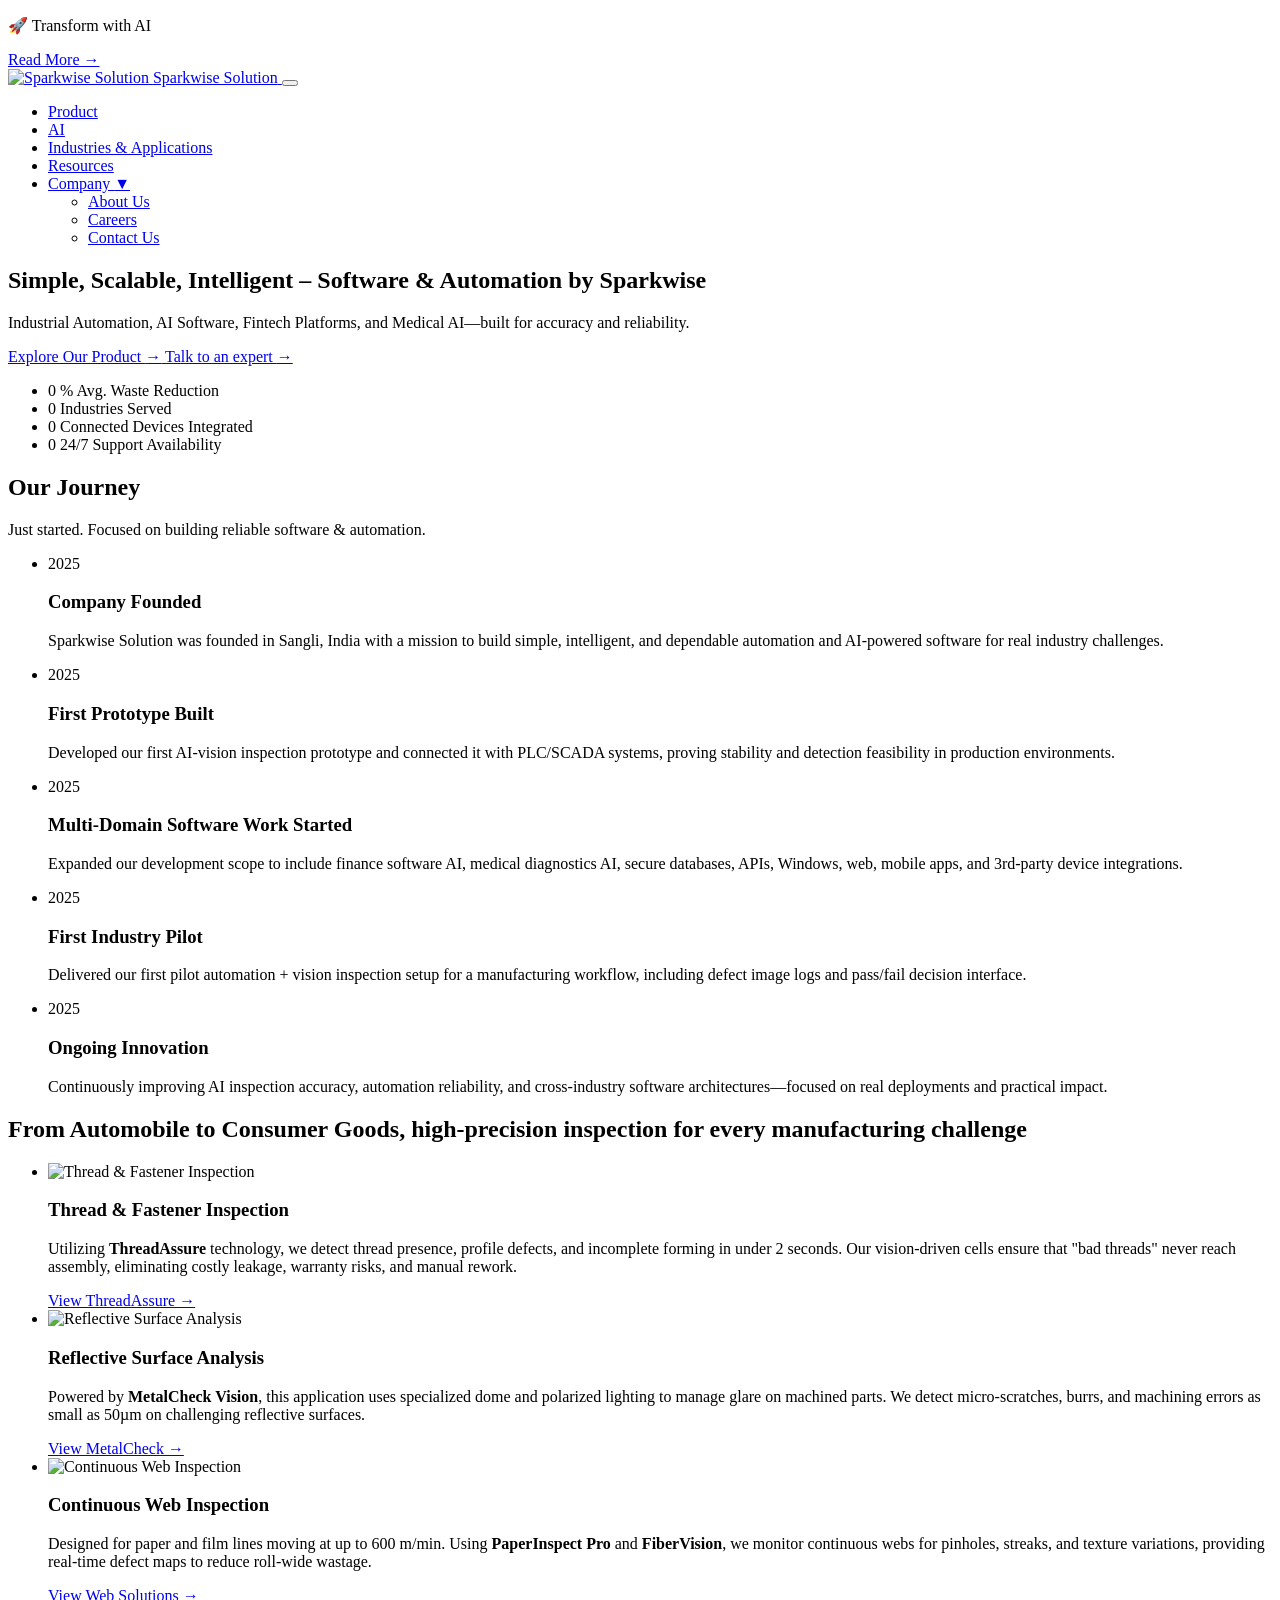
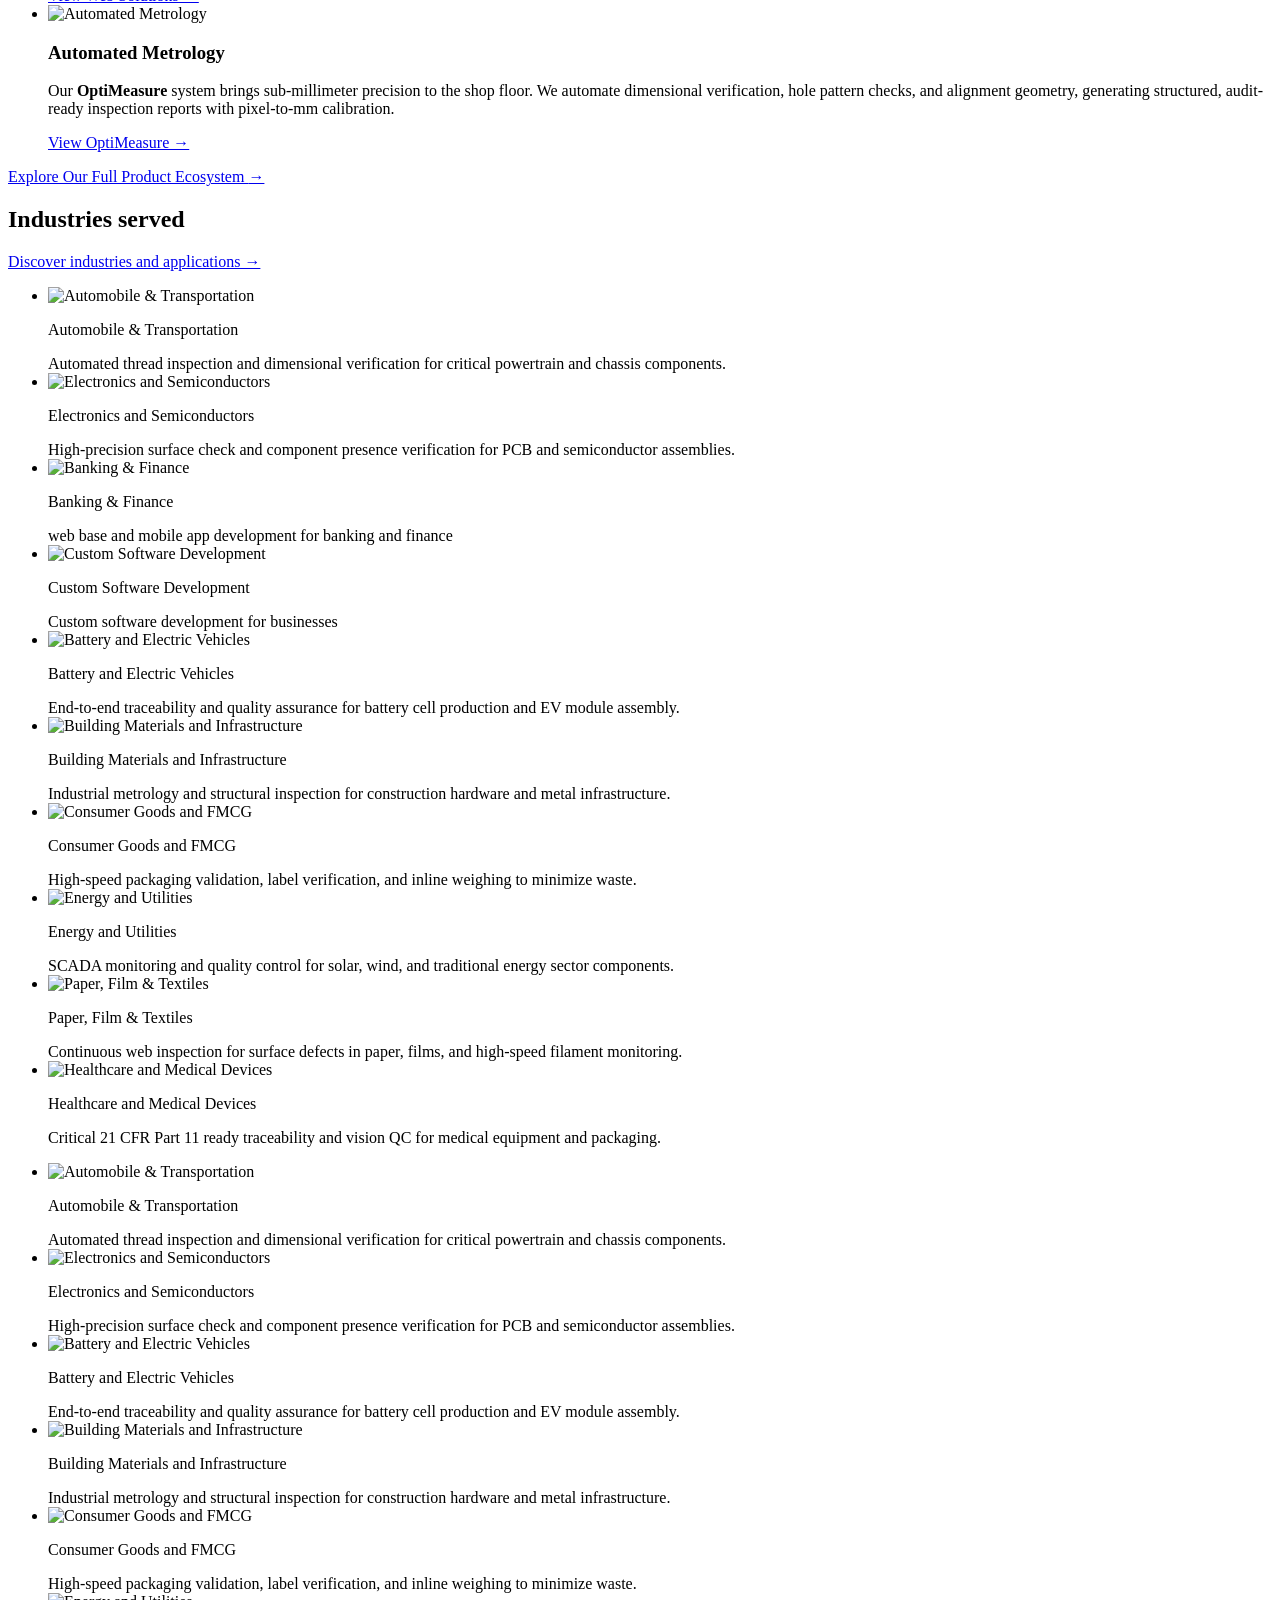
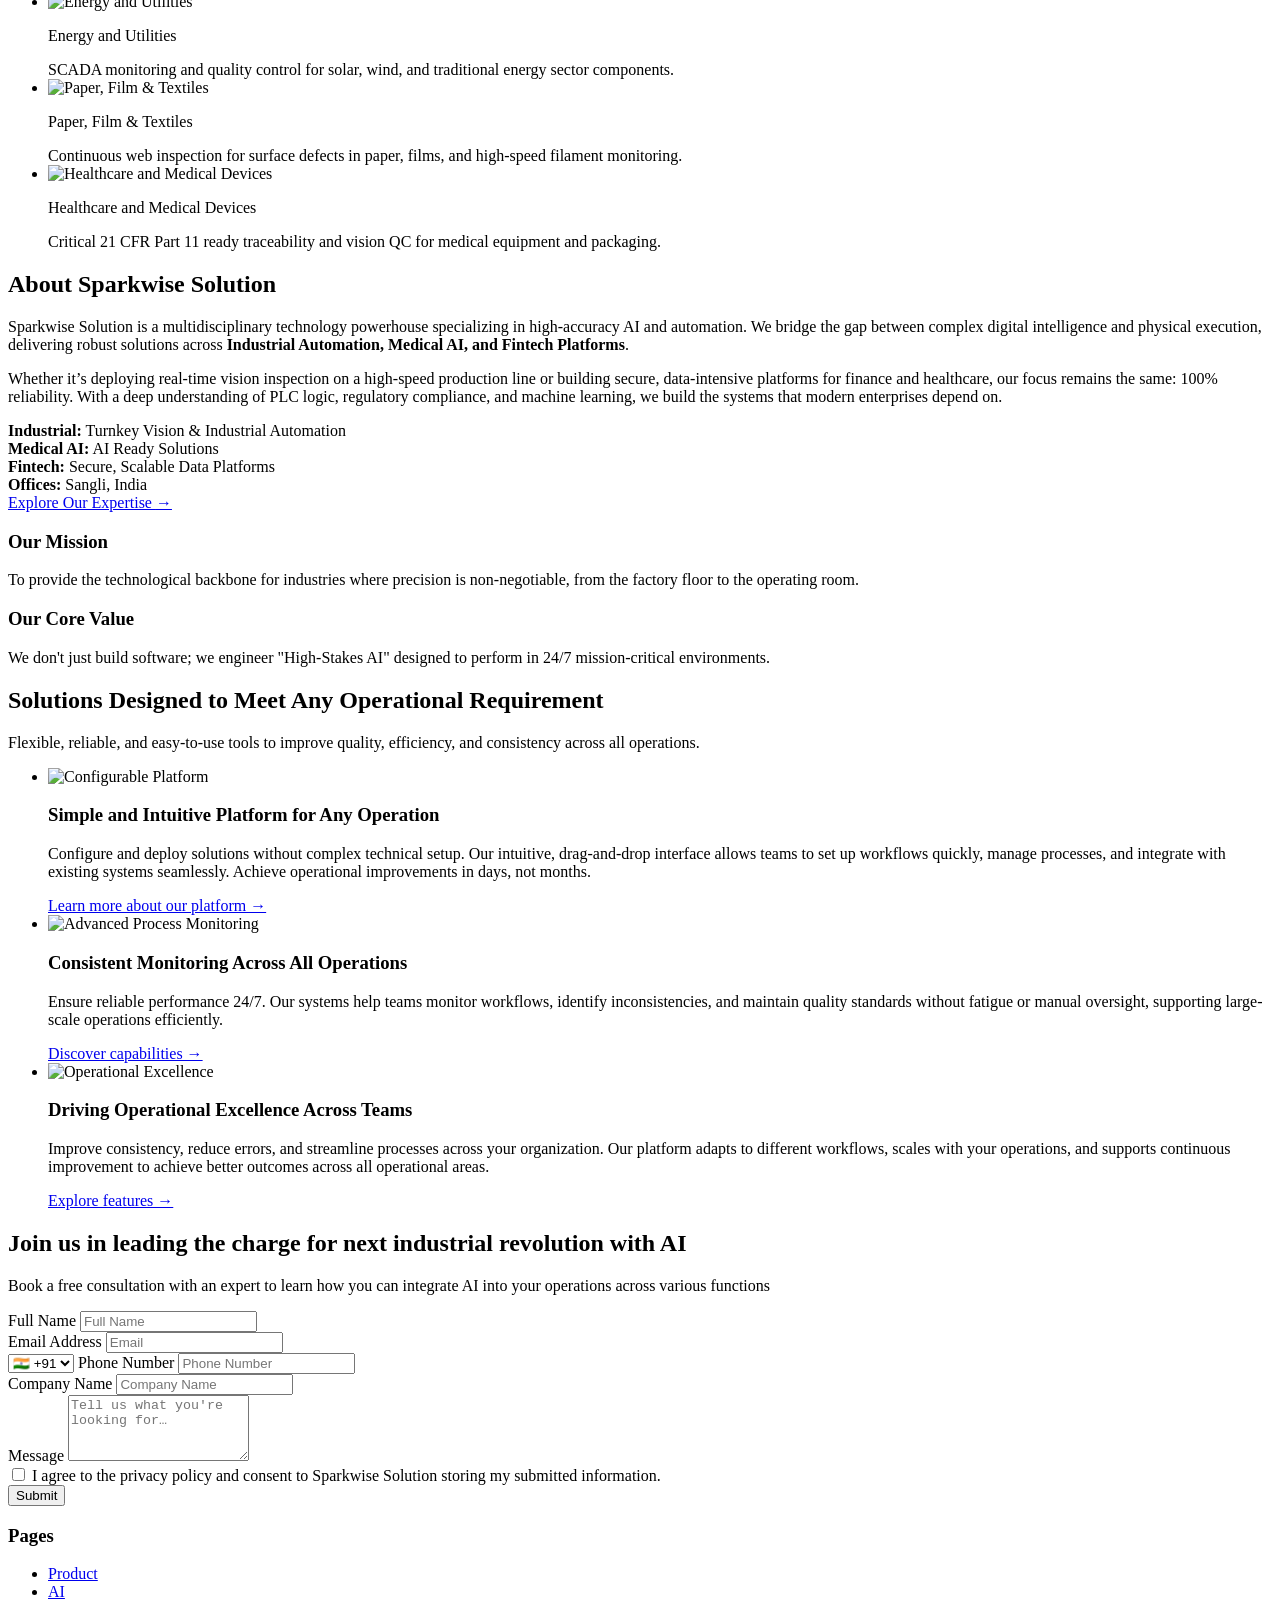
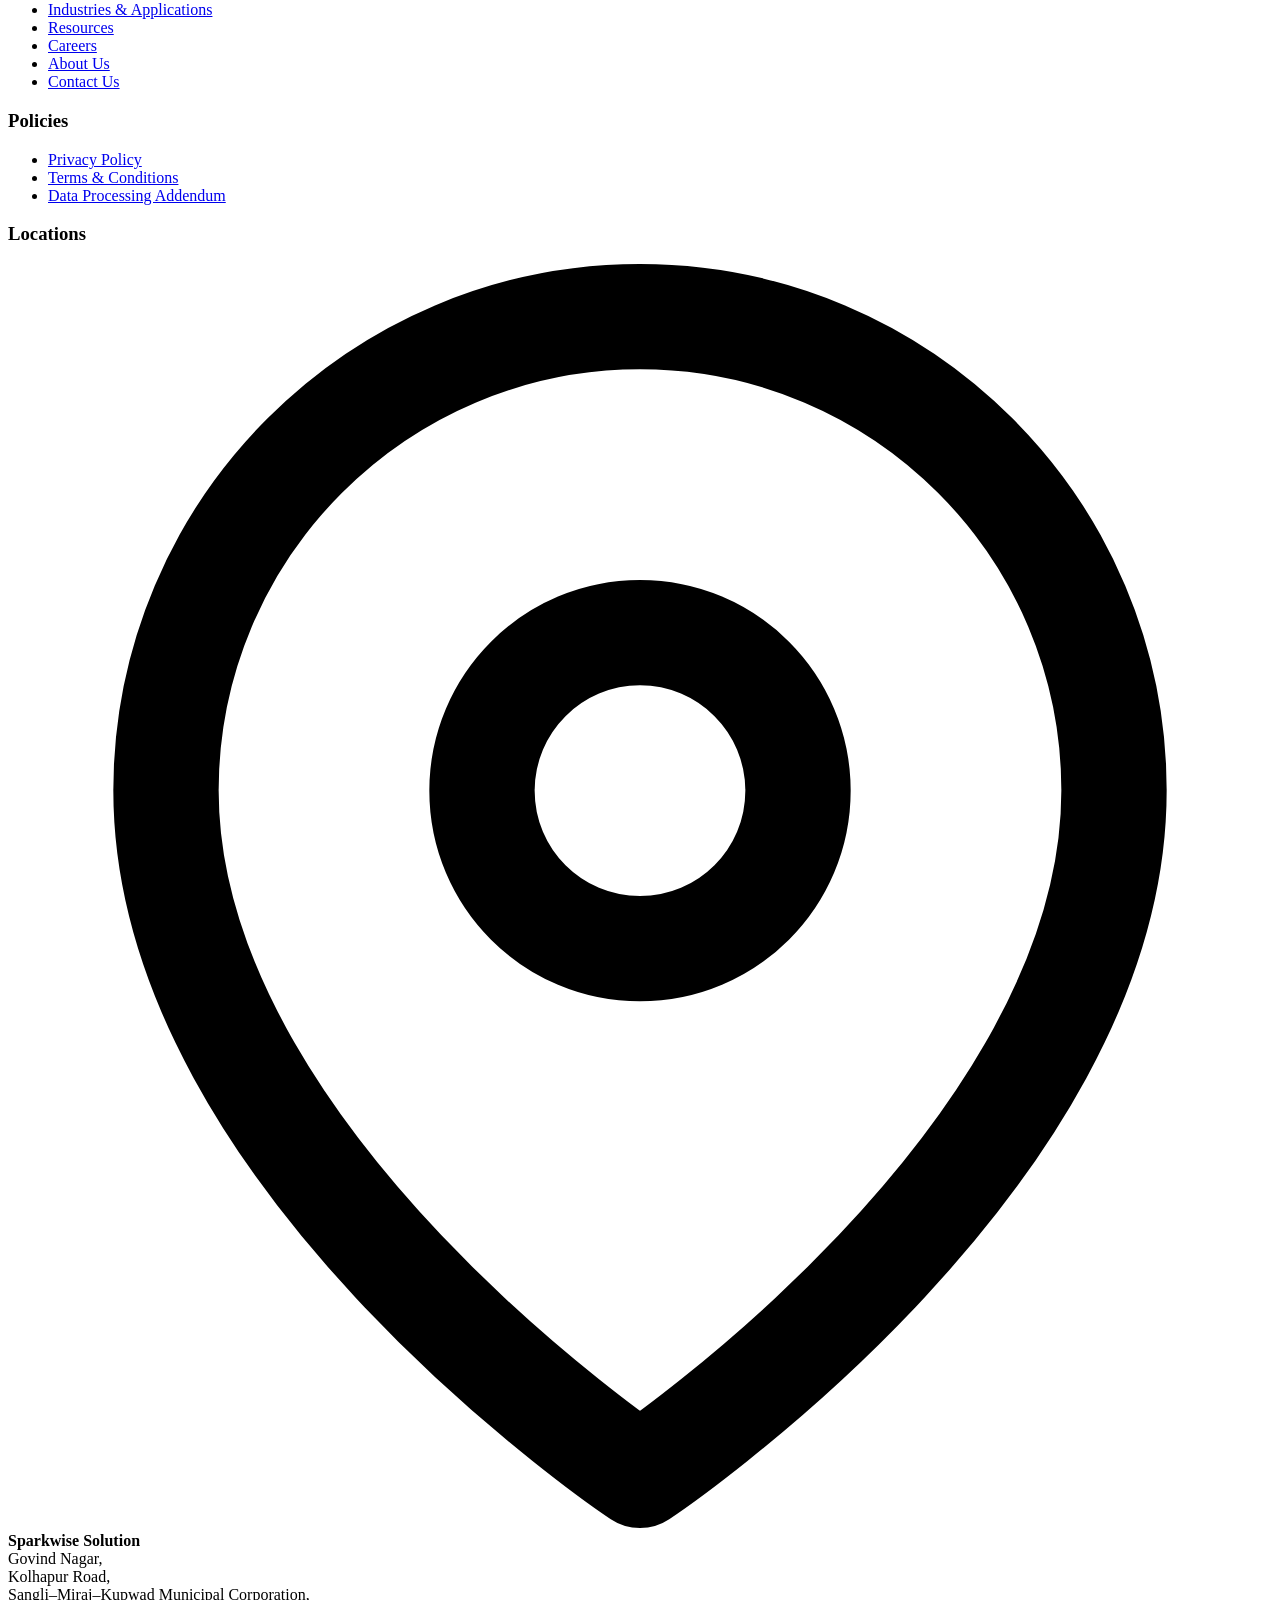
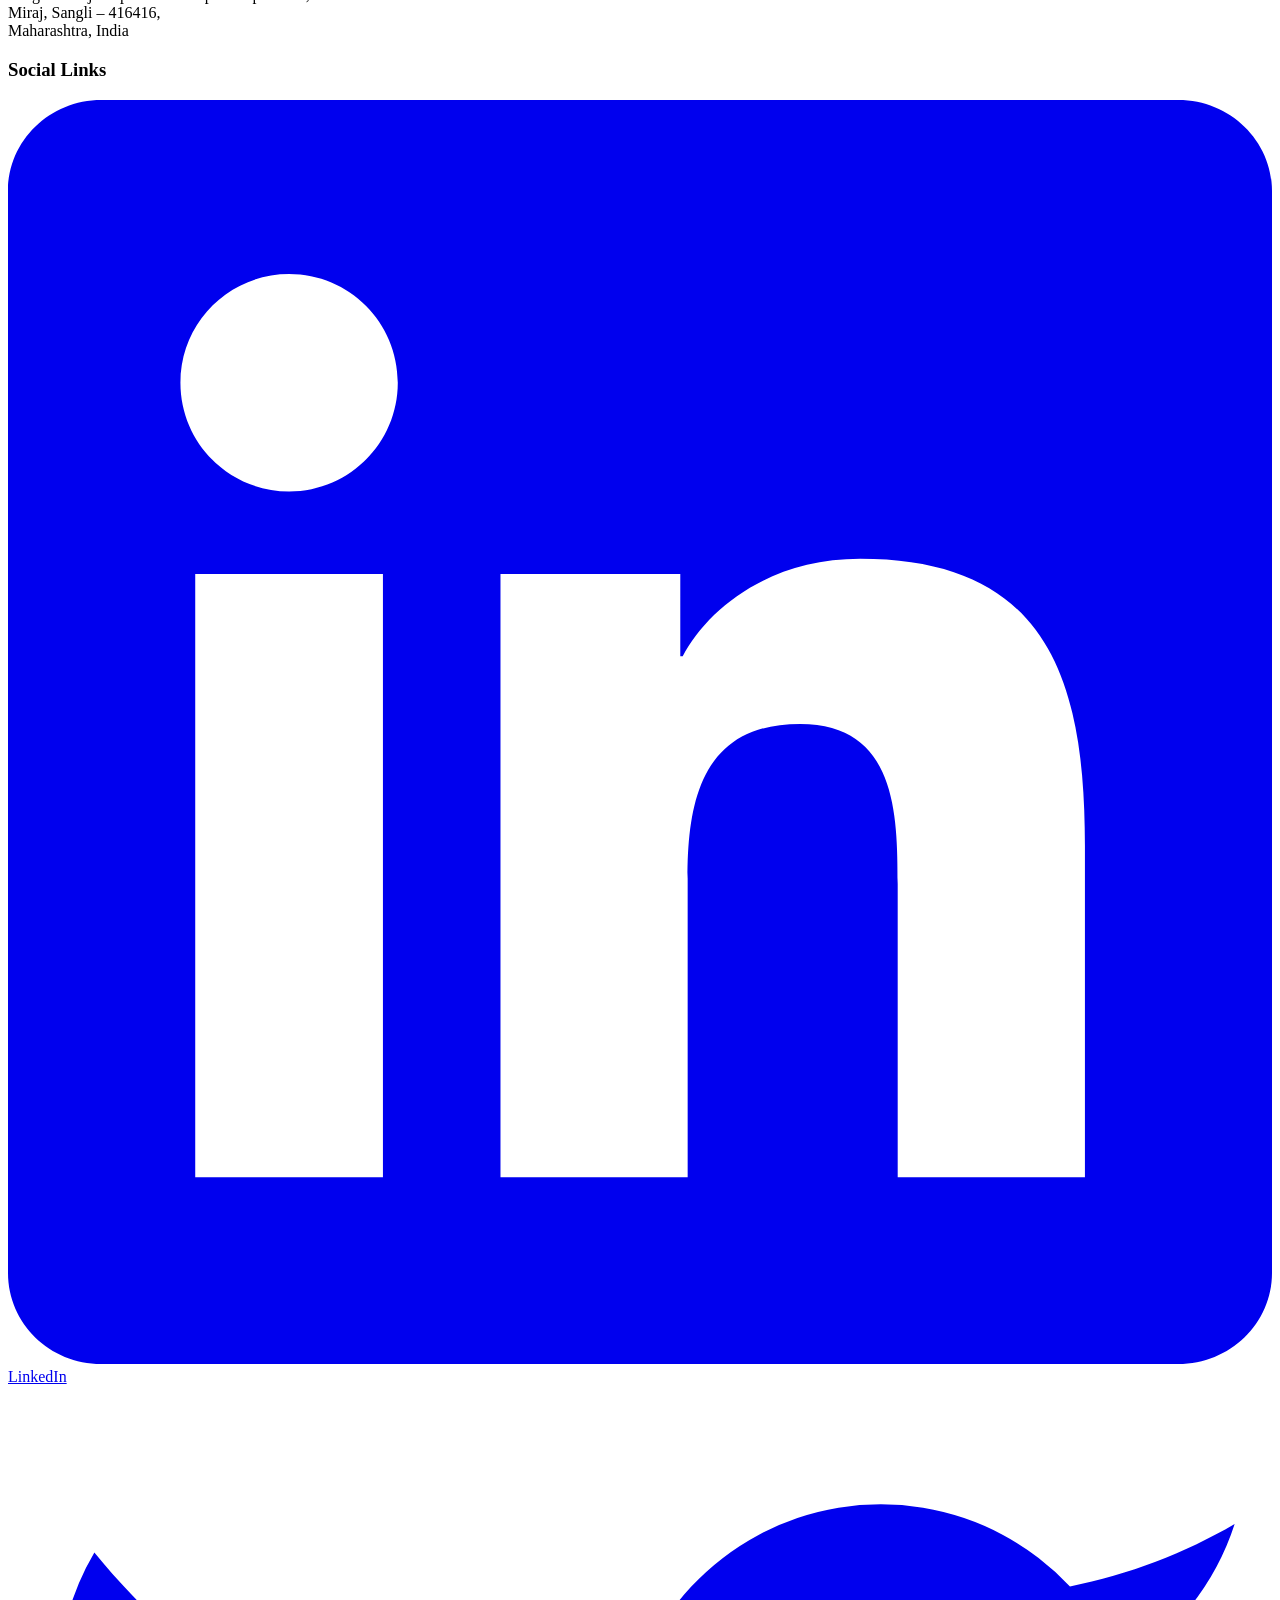
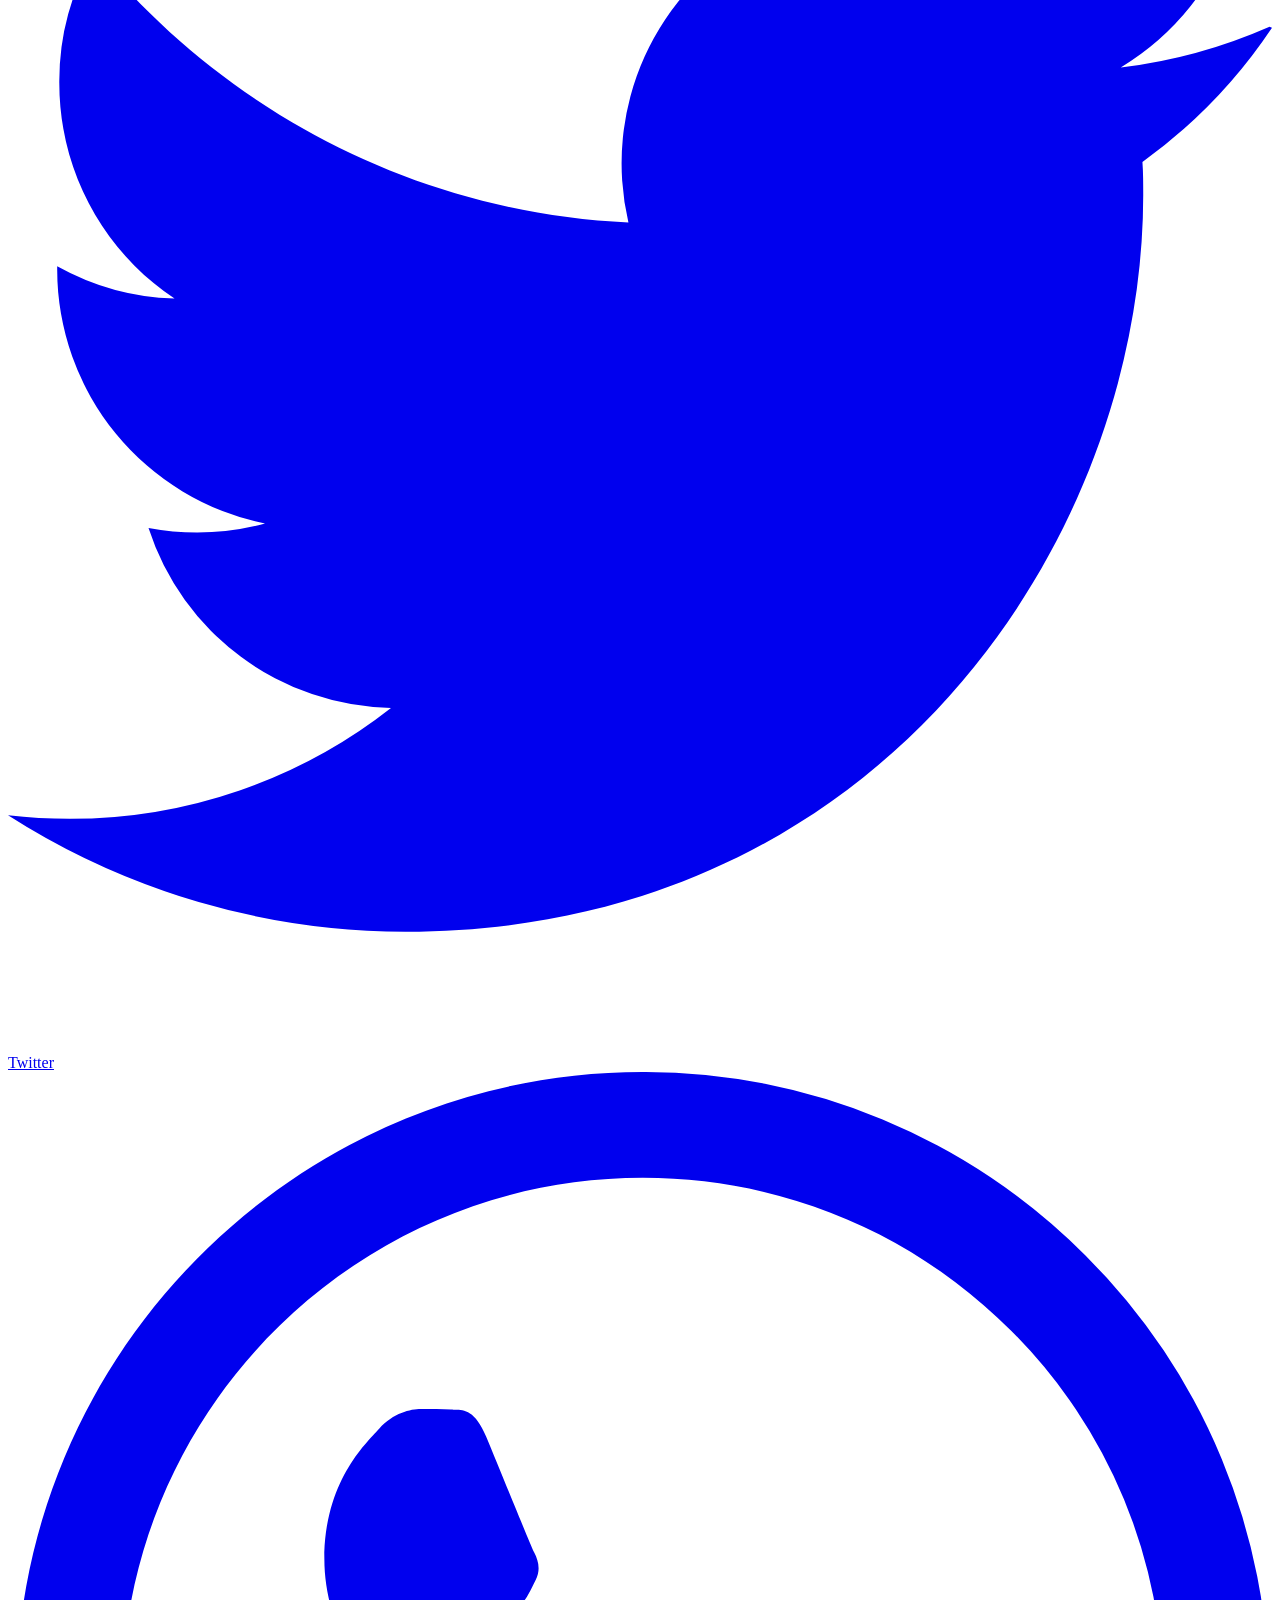
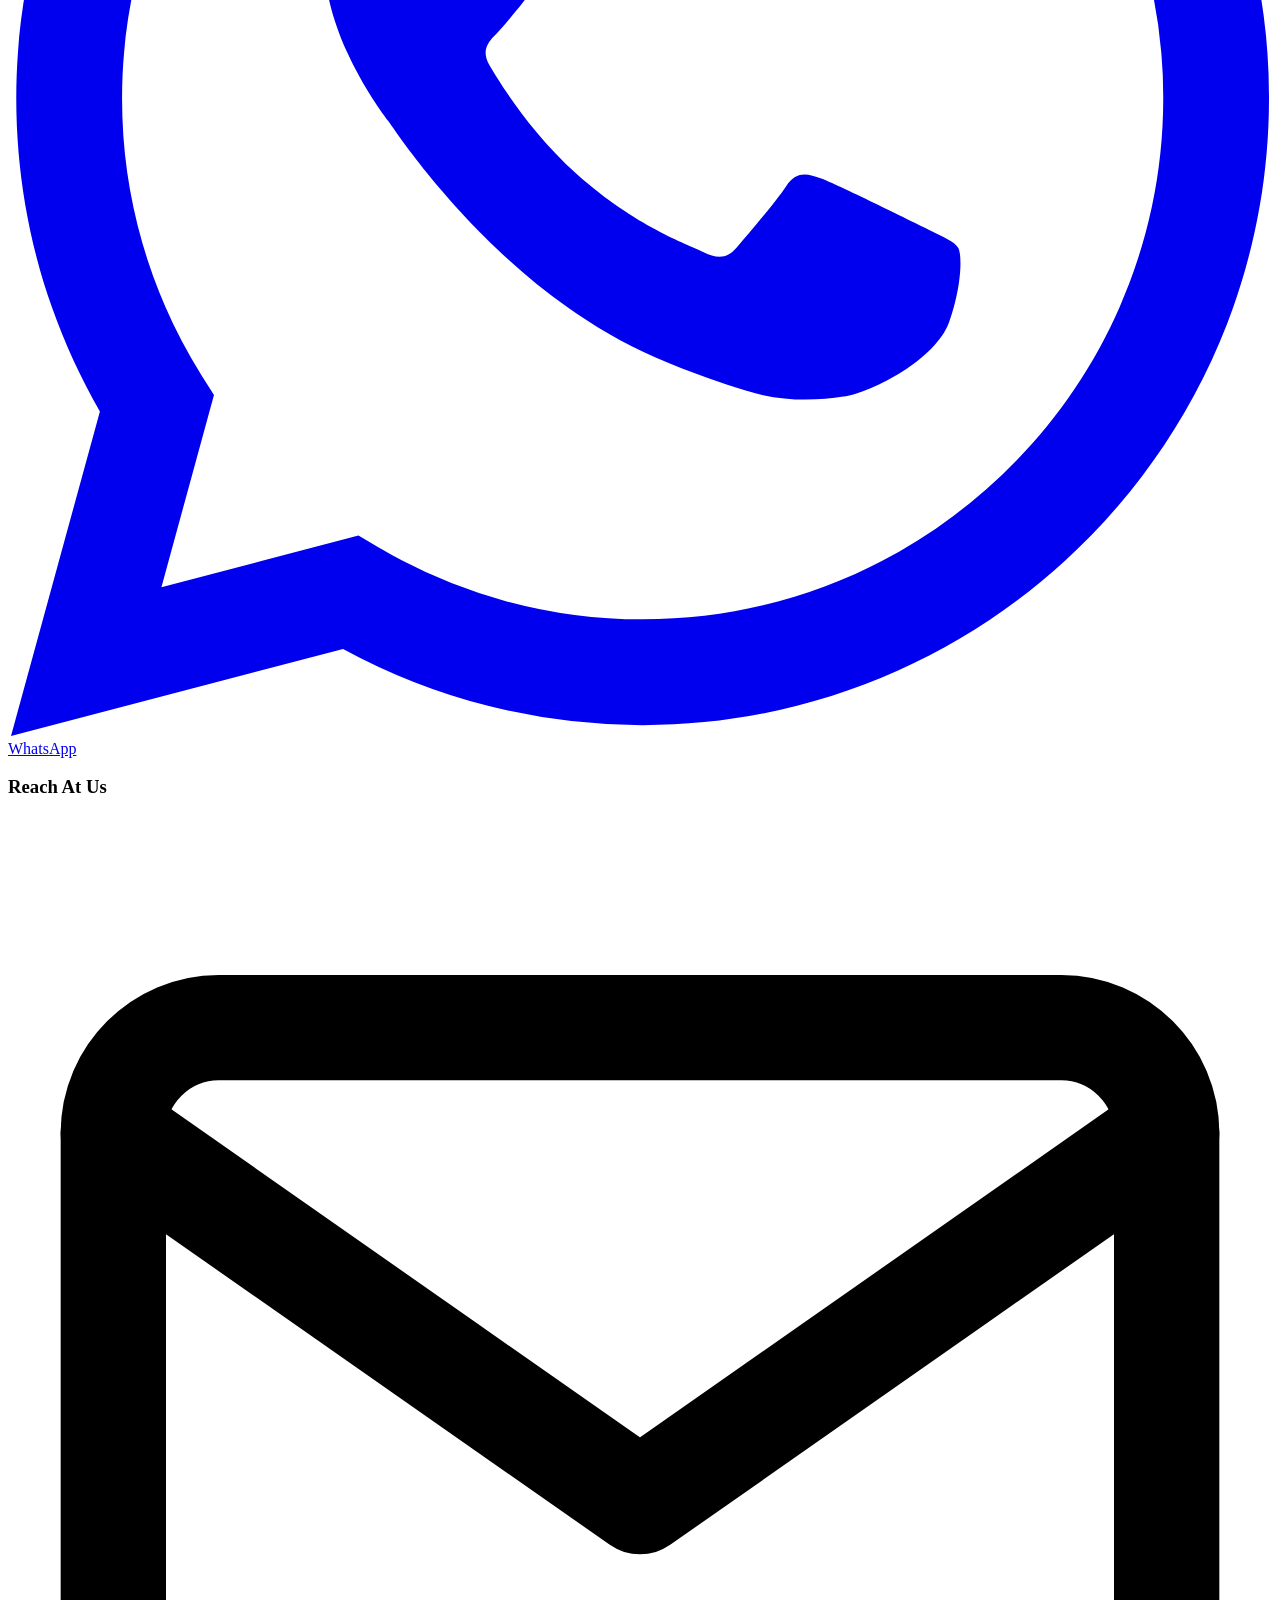
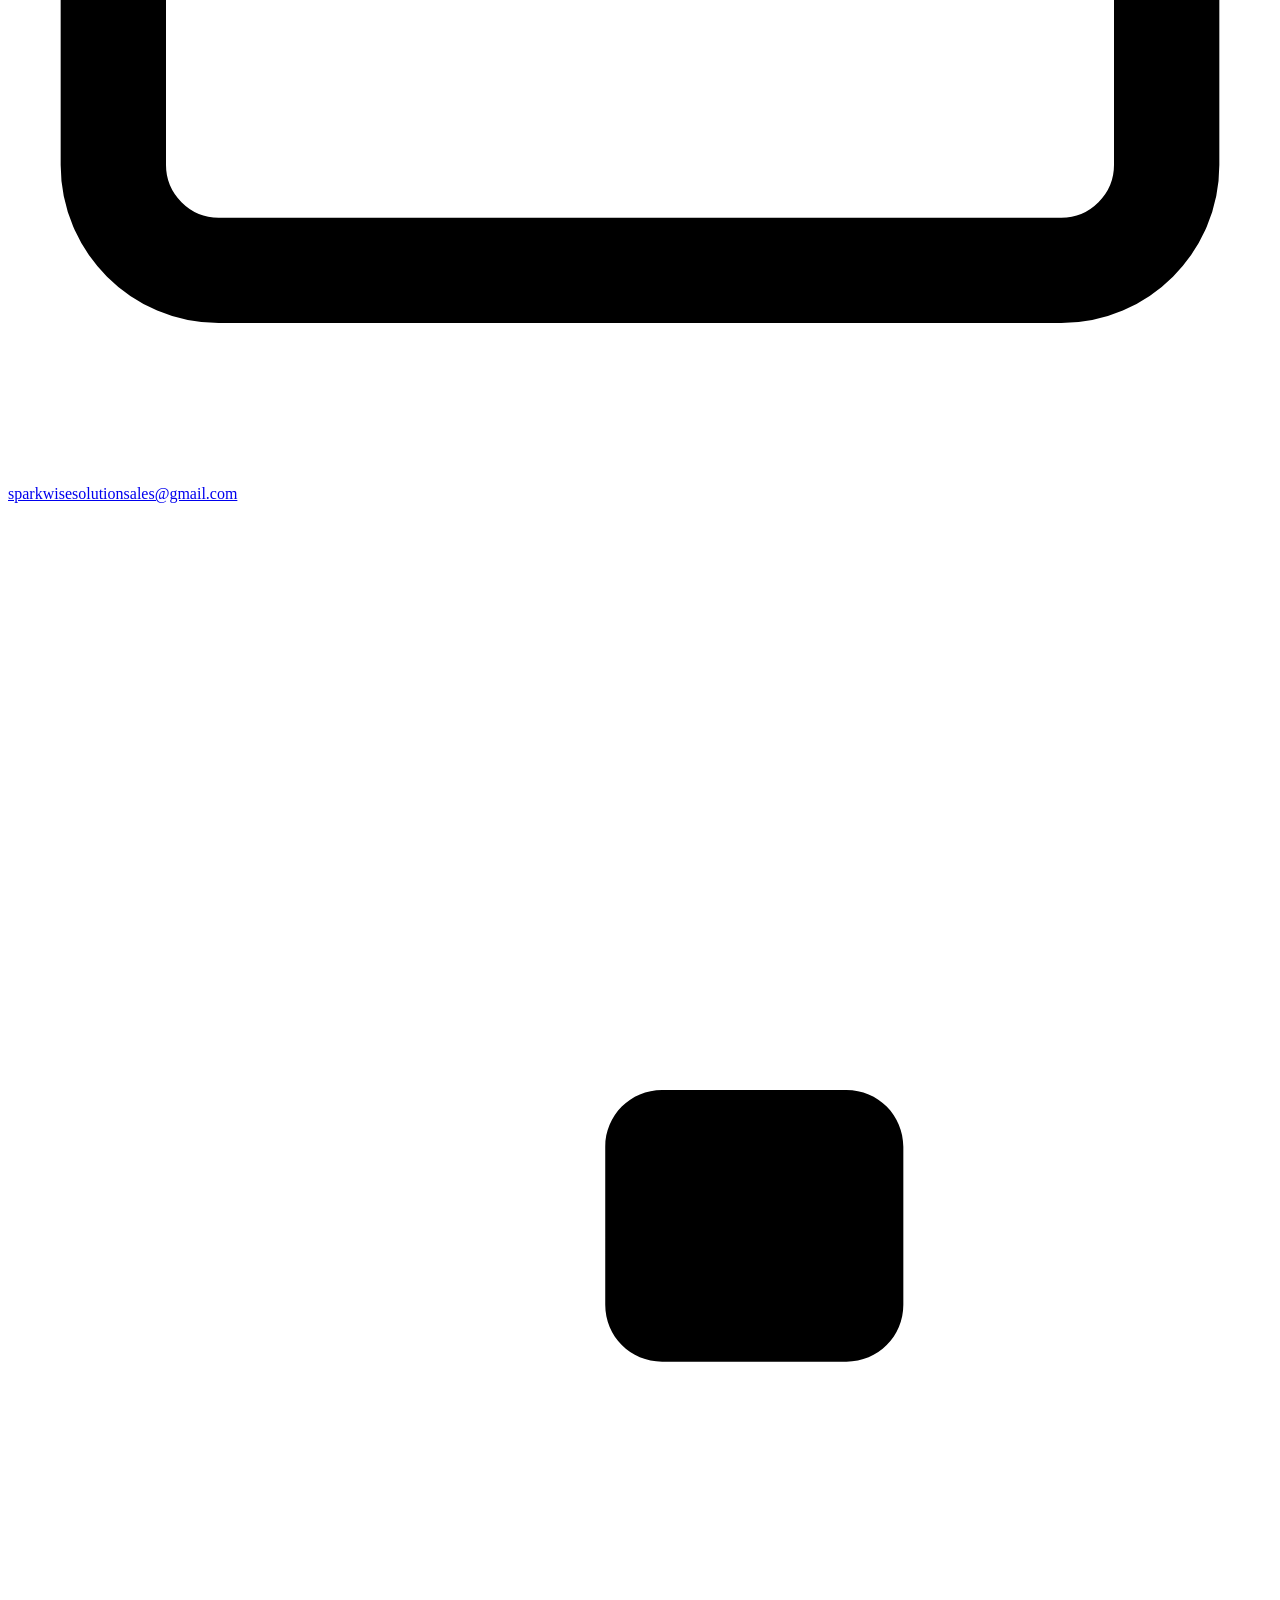
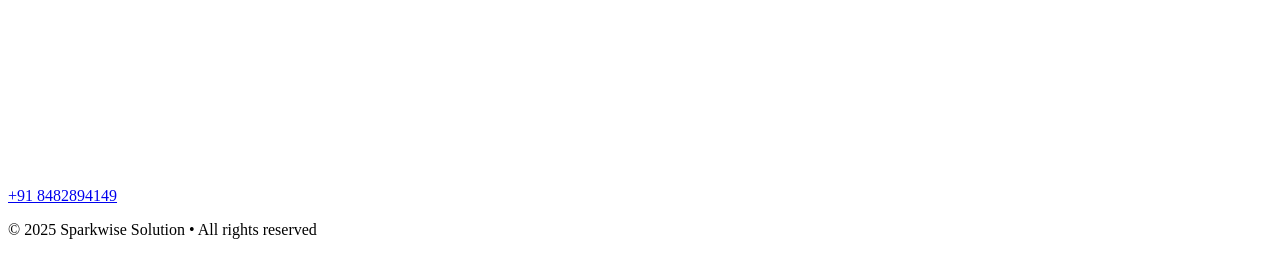
==== commit a23a5c2e: "location add" ====
--- a/index.html
+++ b/index.html
@@ -1,849 +1,1131 @@
 <!DOCTYPE html>
 <html lang="en">
-
-<head>
-  <meta charset="UTF-8" />
-  <meta name="viewport" content="width=device-width, initial-scale=1.0, maximum-scale=5.0, user-scalable=yes" />
-  <meta name="theme-color" content="#ff6600" />
-
-  <!-- SEO Meta Tags -->
-  <title>Sparkwise Solution - AI-Powered Manufacturing Quality Control</title>
-  <meta name="description"
-    content="Sparkwise Solution: AI-powered visual inspection & manufacturing quality control software. Automate defect detection, reduce waste, and ensure 100% quality with our no-code computer vision platform." />
-  <meta name="keywords"
-    content="AI manufacturing, quality control, computer vision, automated inspection, smart manufacturing, defect detection, industrial AI software, deep learning inspection, visual inspection system, manufacturing intelligence, automated visual inspection" />
-  <meta name="author" content="Sparkwise Solution" />
-  <meta name="robots" content="index, follow" />
-
-  <!-- Open Graph / Facebook -->
-  <meta property="og:type" content="website" />
-  <meta property="og:url" content="https://sparkwisesolution.com/" />
-  <meta property="og:site_name" content="Sparkwise Solution" />
-  <meta property="og:locale" content="en_US" />
-  <meta property="og:title" content="Sparkwise Solution - AI-Powered Manufacturing Quality Control" />
-  <meta property="og:description"
-    content="Revolutionize your manufacturing with Sparkwise Solution's AI-powered quality control. Detect defects, reduce waste, and improve efficiency." />
-  <meta property="og:image" content="https://sparkwisesolution.com/images/hero-bg.png" />
-
-
-  <!-- Twitter -->
-  <meta property="twitter:card" content="summary_large_image" />
-  <meta property="twitter:url" content="https://sparkwisesolution.com/" />
-  <meta property="twitter:title" content="Sparkwise Solution - AI-Powered Manufacturing Quality Control" />
-  <meta property="twitter:description"
-    content="Revolutionize your manufacturing with Sparkwise Solution's AI-powered quality control. Detect defects, reduce waste, and improve efficiency." />
-  <meta property="twitter:image" content="https://sparkwisesolution.com/images/hero-bg.png" />
-
-  <link rel="canonical" href="https://sparkwisesolution.com/">
-  <link rel="icon" type="image/x-icon" href="favicon.ico">
-
-  <!-- JSON-LD Schema -->
-  <script type="application/ld+json">
-  {
-    "@context": "https://schema.org",
-    "@type": "WebSite",
-    "name": "Sparkwise Solution",
-    "url": "https://sparkwisesolution.com",
-    "potentialAction": {
-      "@type": "SearchAction",
-      "target": "https://sparkwisesolution.com/search?q={search_term_string}",
-      "query-input": "required name=search_term_string"
-    }
-  }
-  </script>
-  <script type="application/ld+json">
-  {
-    "@context": "https://schema.org",
-    "@type": "Organization",
-    "name": "Sparkwise Solution",
-    "url": "https://sparkwisesolution.com",
-    "logo": "https://sparkwisesolution.com/images/logo.png",
-    "contactPoint": {
-      "@type": "ContactPoint",
-      "telephone": "+91-8482894149",
-      "contactType": "sales",
-      "email": "sparkwisesolutionsales@gmail.com"
-    },
-    "sameAs": [
-      "https://wa.me/918482894149"
-    ]
-  }
-  </script>
-  <script type="application/ld+json">
-  {
-    "@context": "https://schema.org",
-    "@type": "Service",
-    "serviceType": "AI-Powered Visual Inspection",
-    "provider": {
-      "@type": "Organization",
-      "name": "Sparkwise Solution"
-    },
-    "areaServed": "Global",
-    "hasOfferCatalog": {
-      "@type": "OfferCatalog",
-      "name": "Manufacturing Quality Control Solutions",
-      "itemListElement": [
-        {
-          "@type": "Offer",
-          "itemOffered": {
-            "@type": "Service",
-            "name": "Automated Defect Detection"
-          }
+  <head>
+    <meta charset="UTF-8" />
+    <meta
+      name="viewport"
+      content="width=device-width, initial-scale=1.0, maximum-scale=5.0, user-scalable=yes"
+    />
+    <meta name="theme-color" content="#ff6600" />
+
+    <!-- SEO Meta Tags -->
+    <title>Sparkwise Solution - AI-Powered Manufacturing Quality Control</title>
+    <meta
+      name="description"
+      content="Sparkwise Solution: AI-powered visual inspection & manufacturing quality control software. Automate defect detection, reduce waste, and ensure 100% quality with our no-code computer vision platform."
+    />
+    <meta
+      name="keywords"
+      content="AI manufacturing, quality control, computer vision, automated inspection, smart manufacturing, defect detection, industrial AI software, deep learning inspection, visual inspection system, manufacturing intelligence, automated visual inspection"
+    />
+    <meta name="author" content="Sparkwise Solution" />
+    <meta name="robots" content="index, follow" />
+
+    <!-- Open Graph / Facebook -->
+    <meta property="og:type" content="website" />
+    <meta property="og:url" content="https://sparkwisesolution.com/" />
+    <meta property="og:site_name" content="Sparkwise Solution" />
+    <meta property="og:locale" content="en_US" />
+    <meta
+      property="og:title"
+      content="Sparkwise Solution - AI-Powered Manufacturing Quality Control"
+    />
+    <meta
+      property="og:description"
+      content="Revolutionize your manufacturing with Sparkwise Solution's AI-powered quality control. Detect defects, reduce waste, and improve efficiency."
+    />
+    <meta
+      property="og:image"
+      content="https://sparkwisesolution.com/images/hero-bg.png"
+    />
+
+    <!-- Twitter -->
+    <meta property="twitter:card" content="summary_large_image" />
+    <meta property="twitter:url" content="https://sparkwisesolution.com/" />
+    <meta
+      property="twitter:title"
+      content="Sparkwise Solution - AI-Powered Manufacturing Quality Control"
+    />
+    <meta
+      property="twitter:description"
+      content="Revolutionize your manufacturing with Sparkwise Solution's AI-powered quality control. Detect defects, reduce waste, and improve efficiency."
+    />
+    <meta
+      property="twitter:image"
+      content="https://sparkwisesolution.com/images/hero-bg.png"
+    />
+
+    <link rel="canonical" href="https://sparkwisesolution.com/" />
+    <link rel="icon" type="image/x-icon" href="favicon.ico" />
+
+    <!-- JSON-LD Schema -->
+    <script type="application/ld+json">
+      {
+        "@context": "https://schema.org",
+        "@type": "WebSite",
+        "name": "Sparkwise Solution",
+        "url": "https://sparkwisesolution.com",
+        "potentialAction": {
+          "@type": "SearchAction",
+          "target": "https://sparkwisesolution.com/search?q={search_term_string}",
+          "query-input": "required name=search_term_string"
+        }
+      }
+    </script>
+    <script type="application/ld+json">
+      {
+        "@context": "https://schema.org",
+        "@type": "Organization",
+        "name": "Sparkwise Solution",
+        "url": "https://sparkwisesolution.com",
+        "logo": "https://sparkwisesolution.com/images/logo.png",
+        "contactPoint": {
+          "@type": "ContactPoint",
+          "telephone": "+91-8482894149",
+          "contactType": "sales",
+          "email": "sparkwisesolutionsales@gmail.com"
         },
-        {
-          "@type": "Offer",
-          "itemOffered": {
-            "@type": "Service",
-            "name": "Dimensional Measurement AI"
-          }
+        "sameAs": ["https://wa.me/918482894149"]
+      }
+    </script>
+    <script type="application/ld+json">
+      {
+        "@context": "https://schema.org",
+        "@type": "Service",
+        "serviceType": "AI-Powered Visual Inspection",
+        "provider": {
+          "@type": "Organization",
+          "name": "Sparkwise Solution"
         },
-        {
-          "@type": "Offer",
-          "itemOffered": {
-            "@type": "Service",
-            "name": "Assembly Verification"
-          }
+        "areaServed": "Global",
+        "hasOfferCatalog": {
+          "@type": "OfferCatalog",
+          "name": "Manufacturing Quality Control Solutions",
+          "itemListElement": [
+            {
+              "@type": "Offer",
+              "itemOffered": {
+                "@type": "Service",
+                "name": "Automated Defect Detection"
+              }
+            },
+            {
+              "@type": "Offer",
+              "itemOffered": {
+                "@type": "Service",
+                "name": "Dimensional Measurement AI"
+              }
+            },
+            {
+              "@type": "Offer",
+              "itemOffered": {
+                "@type": "Service",
+                "name": "Assembly Verification"
+              }
+            }
+          ]
         }
-      ]
-    }
-  }
-  </script>
-
-  <link rel="stylesheet" href="css/main.css" />
-</head>
-
-<body>
-  <!-- Announcement Banner -->
-  <div class="announcement-banner">
-    <div class="container">
-      <p>🚀 Transform with AI</p>
-      <a href="#" class="read-more" aria-label="Read more about our AI transformation">Read More →</a>
+      }
+    </script>
+
+    <link rel="stylesheet" href="css/main.css" />
+  </head>
+
+  <body>
+    <!-- Announcement Banner -->
+    <div class="announcement-banner">
+      <div class="container">
+        <p>🚀 Transform with AI</p>
+        <a
+          href="#"
+          class="read-more"
+          aria-label="Read more about our AI transformation"
+          >Read More →</a
+        >
+      </div>
     </div>
-  </div>
-
-  <!-- Navigation -->
-  <header>
-    <nav class="navbar" aria-label="Main Navigation">
-      <div class="container">
-        <div class="nav-wrapper">
-          <a href="index.html" class="logo">
-            <img src="images/sparkwisesolution.png" alt="Sparkwise Solution">
-            <span class="logo-text">Sparkwise Solution</span>
-          </a>
-          <button class="mobile-menu-toggle" aria-label="Toggle menu">
-            <span></span>
-            <span></span>
-            <span></span>
-          </button>
-          <ul class="nav-menu">
-            <li><a href="product.html">Product</a></li>
-            <li><a href="ai.html">AI</a></li>
-            <li>
-              <a href="industries-applications.html">Industries & Applications</a>
+
+    <!-- Navigation -->
+    <header>
+      <nav class="navbar" aria-label="Main Navigation">
+        <div class="container">
+          <div class="nav-wrapper">
+            <a href="index.html" class="logo">
+              <img
+                src="images/sparkwisesolution.png"
+                alt="Sparkwise Solution"
+              />
+              <span class="logo-text">Sparkwise Solution</span>
+            </a>
+            <button class="mobile-menu-toggle" aria-label="Toggle menu">
+              <span></span>
+              <span></span>
+              <span></span>
+            </button>
+            <ul class="nav-menu">
+              <li><a href="product.html">Product</a></li>
+              <li><a href="ai.html">AI</a></li>
+              <li>
+                <a href="industries-applications.html"
+                  >Industries & Applications</a
+                >
+              </li>
+              <li><a href="resources.html">Resources</a></li>
+              <li class="dropdown">
+                <a href="#company"
+                  >Company <span class="dropdown-arrow">▼</span></a
+                >
+                <ul class="dropdown-menu">
+                  <li><a href="about-us.html">About Us</a></li>
+                  <li><a href="careers.html">Careers</a></li>
+                  <li><a href="contact-us.html">Contact Us</a></li>
+                </ul>
+              </li>
+            </ul>
+          </div>
+        </div>
+      </nav>
+    </header>
+
+    <main>
+      <!-- Hero Section -->
+      <section class="hero">
+        <div class="container">
+          <div class="hero-content">
+            <h1 class="hero-title">
+              Simple, Scalable, Intelligent – Software & Automation by Sparkwise
+            </h1>
+            <p class="hero-description">
+              Industrial Automation, AI Software, Fintech Platforms, and Medical
+              AI—built for accuracy and reliability.
+            </p>
+            <div class="hero-buttons">
+              <a href="product.html" class="cta-button">
+                Explore Our Product
+                <span class="arrow">→</span>
+              </a>
+              <a href="contact-us.html" class="cta-button secondary">
+                Talk to an expert
+                <span class="arrow">→</span>
+              </a>
+            </div>
+          </div>
+          <!-- <div class="hero-visual">
+          <div class="hero-image-container">
+            <img src="images/hero-bg.png" alt="AI-powered manufacturing quality control system" class="hero-image"
+              loading="eager" />
+          </div>
+        </div> -->
+        </div>
+      </section>
+
+      <!-- Company Stats -->
+      <section class="company-stats">
+        <div class="container">
+          <ul class="stats-grid">
+            <li class="stat-card">
+              <span class="stat-number" data-target="30">0</span>
+              <span class="stat-label">% Avg. Waste Reduction</span>
             </li>
-            <li><a href="resources.html">Resources</a></li>
-            <li class="dropdown">
-              <a href="#company">Company <span class="dropdown-arrow">▼</span></a>
-              <ul class="dropdown-menu">
-                <li><a href="about-us.html">About Us</a></li>
-                <li><a href="careers.html">Careers</a></li>
-                <li><a href="contact-us.html">Contact Us</a></li>
-              </ul>
+
+            <li class="stat-card">
+              <span class="stat-number" data-target="8">0</span>
+              <span class="stat-label">Industries Served</span>
+            </li>
+
+            <li class="stat-card">
+              <span class="stat-number" data-target="40">0</span>
+              <span class="stat-label">Connected Devices Integrated</span>
+            </li>
+
+            <li class="stat-card">
+              <span class="stat-number" data-target="24">0</span>
+              <span class="stat-label">24/7 Support Availability</span>
             </li>
           </ul>
         </div>
-      </div>
-    </nav>
-  </header>
-
-  <main>
-
-    <!-- Hero Section -->
-    <section class="hero">
-      <div class="container">
-        <div class="hero-content">
-          <h1 class="hero-title">
-            Simple, Scalable, Intelligent – Software & Automation by Sparkwise
-          </h1>
-          <p class="hero-description">
-            Industrial Automation, AI Software, Fintech Platforms,
-            and Medical AI—built for accuracy and reliability.
-          </p>
-          <div class="hero-buttons">
-            <a href="product.html" class="cta-button">
-              Explore Our Product
-              <span class="arrow">→</span>
-            </a>
-            <a href="contact-us.html" class="cta-button secondary">
-              Talk to an expert
-              <span class="arrow">→</span>
-            </a>
-          </div>
-        </div>
-        <!-- <div class="hero-visual">
-          <div class="hero-image-container">
-            <img src="images/hero-bg.png" alt="AI-powered manufacturing quality control system" class="hero-image"
-              loading="eager" />
-          </div>
-        </div> -->
-      </div>
-    </section>
-
-    <!-- Company Stats -->
-    <section class="company-stats">
-      <div class="container">
-        <ul class="stats-grid">
-          <li class="stat-card">
-            <span class="stat-number" data-target="30">0</span>
-            <span class="stat-label">% Avg. Waste Reduction</span>
-          </li>
-
-          <li class="stat-card">
-            <span class="stat-number" data-target="8">0</span>
-            <span class="stat-label">Industries Served</span>
-          </li>
-
-          <li class="stat-card">
-            <span class="stat-number" data-target="40">0</span>
-            <span class="stat-label">Connected Devices Integrated</span>
-          </li>
-
-          <li class="stat-card">
-            <span class="stat-number" data-target="24">0</span>
-            <span class="stat-label">24/7 Support Availability</span>
-          </li>
-        </ul>
-      </div>
-    </section>
-
-    <!-- Company Milestones -->
-    <section class="milestones">
-      <div class="container">
-        <div class="section-header">
-          <h2>Our Journey</h2>
-          <p>Just started. Focused on building reliable software & automation.</p>
-        </div>
-        <ul class="milestones-timeline">
-          <li class="milestone-item">
-            <div class="milestone-year">2025</div>
-            <div class="milestone-content">
-              <h3>Company Founded</h3>
-              <p>
-                Sparkwise Solution was founded in Sangli, India with a mission to build
-                simple, intelligent, and dependable automation and AI-powered software
-                for real industry challenges.
-              </p>
-            </div>
-          </li>
-
-          <li class="milestone-item">
-            <div class="milestone-year">2025</div>
-            <div class="milestone-content">
-              <h3>First Prototype Built</h3>
-              <p>
-                Developed our first AI-vision inspection prototype and connected it with PLC/SCADA
-                systems, proving stability and detection feasibility in production environments.
-              </p>
-            </div>
-          </li>
-
-          <li class="milestone-item">
-            <div class="milestone-year">2025</div>
-            <div class="milestone-content">
-              <h3>Multi-Domain Software Work Started</h3>
-              <p>
-                Expanded our development scope to include finance software AI, medical diagnostics AI,
-                secure databases, APIs, Windows, web, mobile apps, and 3rd-party device integrations.
-              </p>
-            </div>
-          </li>
-
-          <li class="milestone-item">
-            <div class="milestone-year">2025</div>
-            <div class="milestone-content">
-              <h3>First Industry Pilot</h3>
-              <p>
-                Delivered our first pilot automation + vision inspection setup for a manufacturing
-                workflow, including defect image logs and pass/fail decision interface.
-              </p>
-            </div>
-          </li>
-
-          <li class="milestone-item">
-            <div class="milestone-year">2025</div>
-            <div class="milestone-content">
-              <h3>Ongoing Innovation</h3>
-              <p>
-                Continuously improving AI inspection accuracy, automation reliability, and cross-industry
-                software architectures—focused on real deployments and practical impact.
-              </p>
-            </div>
-          </li>
-        </ul>
-      </div>
-    </section>
-
-
-    <!-- Applications -->
-    <section class="applications">
-      <div class="container">
-        <h2 class="section-title">
-          From Automobile to Consumer Goods, high-precision inspection for every manufacturing challenge
-        </h2>
-        <div class="applications-content">
-          <ul class="applications-grid">
-            <li class="application-card">
-              <div class="application-image-wrapper">
-                <img src="images/applications/thread_inspection.png" alt="Thread & Fastener Inspection"
-                  class="application-image" loading="lazy">
-              </div>
-              <h3>Thread & Fastener Inspection</h3>
-              <p>
-                Utilizing <strong>ThreadAssure</strong> technology, we detect thread presence, profile defects, and
-                incomplete forming in under 2 seconds. Our vision-driven cells ensure that "bad threads" never reach
-                assembly, eliminating costly leakage, warranty risks, and manual rework.
-              </p>
-              <a href="product.html#threadAssure" class="application-link">View ThreadAssure →</a>
+      </section>
+
+      <!-- Company Milestones -->
+      <section class="milestones">
+        <div class="container">
+          <div class="section-header">
+            <h2>Our Journey</h2>
+            <p>
+              Just started. Focused on building reliable software & automation.
+            </p>
+          </div>
+          <ul class="milestones-timeline">
+            <li class="milestone-item">
+              <div class="milestone-year">2025</div>
+              <div class="milestone-content">
+                <h3>Company Founded</h3>
+                <p>
+                  Sparkwise Solution was founded in Sangli, India with a mission
+                  to build simple, intelligent, and dependable automation and
+                  AI-powered software for real industry challenges.
+                </p>
+              </div>
             </li>
 
-            <li class="application-card">
-              <div class="application-image-wrapper">
-                <img src="images/applications/surface_analysis.png" alt="Reflective Surface Analysis"
-                  class="application-image" loading="lazy">
-              </div>
-              <h3>Reflective Surface Analysis</h3>
-              <p>
-                Powered by <strong>MetalCheck Vision</strong>, this application uses specialized dome and polarized
-                lighting to manage glare on machined parts. We detect micro-scratches, burrs, and machining errors as
-                small as 50µm on challenging reflective surfaces.
-              </p>
-              <a href="product.html#metalCheck" class="application-link">View MetalCheck →</a>
+            <li class="milestone-item">
+              <div class="milestone-year">2025</div>
+              <div class="milestone-content">
+                <h3>First Prototype Built</h3>
+                <p>
+                  Developed our first AI-vision inspection prototype and
+                  connected it with PLC/SCADA systems, proving stability and
+                  detection feasibility in production environments.
+                </p>
+              </div>
             </li>
 
-            <li class="application-card">
-              <div class="application-image-wrapper">
-                <img src="images/applications/web_inspection.png" alt="Continuous Web Inspection"
-                  class="application-image" loading="lazy">
-              </div>
-              <h3>Continuous Web Inspection</h3>
-              <p>
-                Designed for paper and film lines moving at up to 600 m/min. Using <strong>PaperInspect Pro</strong> and
-                <strong>FiberVision</strong>, we monitor continuous webs for pinholes, streaks, and texture variations,
-                providing real-time defect maps to reduce roll-wide wastage.
-              </p>
-              <a href="product.html#paperInspect" class="application-link">View Web Solutions →</a>
+            <li class="milestone-item">
+              <div class="milestone-year">2025</div>
+              <div class="milestone-content">
+                <h3>Multi-Domain Software Work Started</h3>
+                <p>
+                  Expanded our development scope to include finance software AI,
+                  medical diagnostics AI, secure databases, APIs, Windows, web,
+                  mobile apps, and 3rd-party device integrations.
+                </p>
+              </div>
             </li>
 
-            <li class="application-card">
-              <div class="application-image-wrapper">
-                <img src="images/applications/metrology.png" alt="Automated Metrology" class="application-image"
-                  loading="lazy">
-              </div>
-              <h3>Automated Metrology</h3>
-              <p>
-                Our <strong>OptiMeasure</strong> system brings sub-millimeter precision to the shop floor. We automate
-                dimensional verification, hole pattern checks, and alignment geometry, generating structured,
-                audit-ready inspection reports with pixel-to-mm calibration.
-              </p>
-              <a href="product.html#optiMeasure" class="application-link">View OptiMeasure →</a>
+            <li class="milestone-item">
+              <div class="milestone-year">2025</div>
+              <div class="milestone-content">
+                <h3>First Industry Pilot</h3>
+                <p>
+                  Delivered our first pilot automation + vision inspection setup
+                  for a manufacturing workflow, including defect image logs and
+                  pass/fail decision interface.
+                </p>
+              </div>
+            </li>
+
+            <li class="milestone-item">
+              <div class="milestone-year">2025</div>
+              <div class="milestone-content">
+                <h3>Ongoing Innovation</h3>
+                <p>
+                  Continuously improving AI inspection accuracy, automation
+                  reliability, and cross-industry software architectures—focused
+                  on real deployments and practical impact.
+                </p>
+              </div>
             </li>
           </ul>
         </div>
-        <div class="applications-cta">
-          <a href="product.html" class="cta-button">
-            Explore Our Full Product Ecosystem
-            <span class="arrow">→</span>
-          </a>
+      </section>
+
+      <!-- Applications -->
+      <section class="applications">
+        <div class="container">
+          <h2 class="section-title">
+            From Automobile to Consumer Goods, high-precision inspection for
+            every manufacturing challenge
+          </h2>
+          <div class="applications-content">
+            <ul class="applications-grid">
+              <li class="application-card">
+                <div class="application-image-wrapper">
+                  <img
+                    src="images/applications/thread_inspection.png"
+                    alt="Thread & Fastener Inspection"
+                    class="application-image"
+                    loading="lazy"
+                  />
+                </div>
+                <h3>Thread & Fastener Inspection</h3>
+                <p>
+                  Utilizing <strong>ThreadAssure</strong> technology, we detect
+                  thread presence, profile defects, and incomplete forming in
+                  under 2 seconds. Our vision-driven cells ensure that "bad
+                  threads" never reach assembly, eliminating costly leakage,
+                  warranty risks, and manual rework.
+                </p>
+                <a href="product.html#threadAssure" class="application-link"
+                  >View ThreadAssure →</a
+                >
+              </li>
+
+              <li class="application-card">
+                <div class="application-image-wrapper">
+                  <img
+                    src="images/applications/surface_analysis.png"
+                    alt="Reflective Surface Analysis"
+                    class="application-image"
+                    loading="lazy"
+                  />
+                </div>
+                <h3>Reflective Surface Analysis</h3>
+                <p>
+                  Powered by <strong>MetalCheck Vision</strong>, this
+                  application uses specialized dome and polarized lighting to
+                  manage glare on machined parts. We detect micro-scratches,
+                  burrs, and machining errors as small as 50µm on challenging
+                  reflective surfaces.
+                </p>
+                <a href="product.html#metalCheck" class="application-link"
+                  >View MetalCheck →</a
+                >
+              </li>
+
+              <li class="application-card">
+                <div class="application-image-wrapper">
+                  <img
+                    src="images/applications/web_inspection.png"
+                    alt="Continuous Web Inspection"
+                    class="application-image"
+                    loading="lazy"
+                  />
+                </div>
+                <h3>Continuous Web Inspection</h3>
+                <p>
+                  Designed for paper and film lines moving at up to 600 m/min.
+                  Using <strong>PaperInspect Pro</strong> and
+                  <strong>FiberVision</strong>, we monitor continuous webs for
+                  pinholes, streaks, and texture variations, providing real-time
+                  defect maps to reduce roll-wide wastage.
+                </p>
+                <a href="product.html#paperInspect" class="application-link"
+                  >View Web Solutions →</a
+                >
+              </li>
+
+              <li class="application-card">
+                <div class="application-image-wrapper">
+                  <img
+                    src="images/applications/metrology.png"
+                    alt="Automated Metrology"
+                    class="application-image"
+                    loading="lazy"
+                  />
+                </div>
+                <h3>Automated Metrology</h3>
+                <p>
+                  Our <strong>OptiMeasure</strong> system brings sub-millimeter
+                  precision to the shop floor. We automate dimensional
+                  verification, hole pattern checks, and alignment geometry,
+                  generating structured, audit-ready inspection reports with
+                  pixel-to-mm calibration.
+                </p>
+                <a href="product.html#optiMeasure" class="application-link"
+                  >View OptiMeasure →</a
+                >
+              </li>
+            </ul>
+          </div>
+          <div class="applications-cta">
+            <a href="product.html" class="cta-button">
+              Explore Our Full Product Ecosystem
+              <span class="arrow">→</span>
+            </a>
+          </div>
+        </div>
+      </section>
+
+      <!-- Industries -->
+      <section class="industries">
+        <div class="container">
+          <div class="section-header">
+            <h2>Industries served</h2>
+            <a href="industries-applications.html" class="link-arrow"
+              >Discover industries and applications →</a
+            >
+          </div>
+          <div class="industries-wrapper">
+            <div class="industries-marquee">
+              <ul class="industries-grid">
+                <li class="industry-card">
+                  <div class="industry-image-wrapper">
+                    <img
+                      src="images/industries/automobile.png"
+                      alt="Automobile & Transportation"
+                      class="industry-image"
+                      loading="lazy"
+                    />
+                  </div>
+                  <p>Automobile & Transportation</p>
+                  <span class="industry-description"
+                    >Automated thread inspection and dimensional verification
+                    for critical powertrain and chassis components.</span
+                  >
+                </li>
+
+                <li class="industry-card">
+                  <div class="industry-image-wrapper">
+                    <img
+                      src="images/industries/electronics.png"
+                      alt="Electronics and Semiconductors"
+                      class="industry-image"
+                      loading="lazy"
+                    />
+                  </div>
+                  <p>Electronics and Semiconductors</p>
+                  <span class="industry-description"
+                    >High-precision surface check and component presence
+                    verification for PCB and semiconductor assemblies.</span
+                  >
+                </li>
+
+                <li class="industry-card">
+                  <div class="industry-image-wrapper">
+                    <img
+                      src="images/industries/banking_finance.png"
+                      alt="Banking & Finance"
+                      class="industry-image"
+                      loading="lazy"
+                    />
+                  </div>
+                  <p>Banking & Finance</p>
+                  <span class="industry-description"
+                    >web base and mobile app development for banking and
+                    finance</span
+                  >
+                </li>
+
+                <li class="industry-card">
+                  <div class="industry-image-wrapper">
+                    <img
+                      src="images/industries/custom_software.png"
+                      alt="Custom Software Development"
+                      class="industry-image"
+                      loading="lazy"
+                    />
+                  </div>
+                  <p>Custom Software Development</p>
+                  <span class="industry-description"
+                    >Custom software development for businesses</span
+                  >
+                </li>
+
+                <li class="industry-card">
+                  <div class="industry-image-wrapper">
+                    <img
+                      src="images/industries/battery.png"
+                      alt="Battery and Electric Vehicles"
+                      class="industry-image"
+                      loading="lazy"
+                    />
+                  </div>
+                  <p>Battery and Electric Vehicles</p>
+                  <span class="industry-description"
+                    >End-to-end traceability and quality assurance for battery
+                    cell production and EV module assembly.</span
+                  >
+                </li>
+
+                <li class="industry-card">
+                  <div class="industry-image-wrapper">
+                    <img
+                      src="images/industries/construction.png"
+                      alt="Building Materials and Infrastructure"
+                      class="industry-image"
+                      loading="lazy"
+                    />
+                  </div>
+                  <p>Building Materials and Infrastructure</p>
+                  <span class="industry-description"
+                    >Industrial metrology and structural inspection for
+                    construction hardware and metal infrastructure.</span
+                  >
+                </li>
+
+                <li class="industry-card">
+                  <div class="industry-image-wrapper">
+                    <img
+                      src="images/industries/fmcg.png"
+                      alt="Consumer Goods and FMCG"
+                      class="industry-image"
+                      loading="lazy"
+                    />
+                  </div>
+                  <p>Consumer Goods and FMCG</p>
+                  <span class="industry-description"
+                    >High-speed packaging validation, label verification, and
+                    inline weighing to minimize waste.</span
+                  >
+                </li>
+
+                <li class="industry-card">
+                  <div class="industry-image-wrapper">
+                    <img
+                      src="images/industries/energy.png"
+                      alt="Energy and Utilities"
+                      class="industry-image"
+                      loading="lazy"
+                    />
+                  </div>
+                  <p>Energy and Utilities</p>
+                  <span class="industry-description"
+                    >SCADA monitoring and quality control for solar, wind, and
+                    traditional energy sector components.</span
+                  >
+                </li>
+
+                <li class="industry-card">
+                  <div class="industry-image-wrapper">
+                    <img
+                      src="images/industries/textiles.png"
+                      alt="Paper, Film & Textiles"
+                      class="industry-image"
+                      loading="lazy"
+                    />
+                  </div>
+                  <p>Paper, Film & Textiles</p>
+                  <span class="industry-description"
+                    >Continuous web inspection for surface defects in paper,
+                    films, and high-speed filament monitoring.</span
+                  >
+                </li>
+
+                <li class="industry-card">
+                  <div class="industry-image-wrapper">
+                    <img
+                      src="images/industries/healthcare.png"
+                      alt="Healthcare and Medical Devices"
+                      class="industry-image"
+                      loading="lazy"
+                    />
+                  </div>
+                  <p>Healthcare and Medical Devices</p>
+                  <span class="industry-description"
+                    >Critical 21 CFR Part 11 ready traceability and vision QC
+                    for medical equipment and packaging.</span
+                  >
+                </li>
+              </ul>
+              <!-- Duplicate content for seamless infinite scroll -->
+              <ul class="industries-grid" aria-hidden="true">
+                <li class="industry-card">
+                  <div class="industry-image-wrapper">
+                    <img
+                      src="images/industries/automobile.png"
+                      alt="Automobile & Transportation"
+                      class="industry-image"
+                      loading="lazy"
+                    />
+                  </div>
+                  <p>Automobile & Transportation</p>
+                  <span class="industry-description"
+                    >Automated thread inspection and dimensional verification
+                    for critical powertrain and chassis components.</span
+                  >
+                </li>
+
+                <li class="industry-card">
+                  <div class="industry-image-wrapper">
+                    <img
+                      src="images/industries/electronics.png"
+                      alt="Electronics and Semiconductors"
+                      class="industry-image"
+                      loading="lazy"
+                    />
+                  </div>
+                  <p>Electronics and Semiconductors</p>
+                  <span class="industry-description"
+                    >High-precision surface check and component presence
+                    verification for PCB and semiconductor assemblies.</span
+                  >
+                </li>
+
+                <li class="industry-card">
+                  <div class="industry-image-wrapper">
+                    <img
+                      src="images/industries/battery.png"
+                      alt="Battery and Electric Vehicles"
+                      class="industry-image"
+                      loading="lazy"
+                    />
+                  </div>
+                  <p>Battery and Electric Vehicles</p>
+                  <span class="industry-description"
+                    >End-to-end traceability and quality assurance for battery
+                    cell production and EV module assembly.</span
+                  >
+                </li>
+
+                <li class="industry-card">
+                  <div class="industry-image-wrapper">
+                    <img
+                      src="images/industries/construction.png"
+                      alt="Building Materials and Infrastructure"
+                      class="industry-image"
+                      loading="lazy"
+                    />
+                  </div>
+                  <p>Building Materials and Infrastructure</p>
+                  <span class="industry-description"
+                    >Industrial metrology and structural inspection for
+                    construction hardware and metal infrastructure.</span
+                  >
+                </li>
+
+                <li class="industry-card">
+                  <div class="industry-image-wrapper">
+                    <img
+                      src="images/industries/fmcg.png"
+                      alt="Consumer Goods and FMCG"
+                      class="industry-image"
+                      loading="lazy"
+                    />
+                  </div>
+                  <p>Consumer Goods and FMCG</p>
+                  <span class="industry-description"
+                    >High-speed packaging validation, label verification, and
+                    inline weighing to minimize waste.</span
+                  >
+                </li>
+
+                <li class="industry-card">
+                  <div class="industry-image-wrapper">
+                    <img
+                      src="images/industries/energy.png"
+                      alt="Energy and Utilities"
+                      class="industry-image"
+                      loading="lazy"
+                    />
+                  </div>
+                  <p>Energy and Utilities</p>
+                  <span class="industry-description"
+                    >SCADA monitoring and quality control for solar, wind, and
+                    traditional energy sector components.</span
+                  >
+                </li>
+
+                <li class="industry-card">
+                  <div class="industry-image-wrapper">
+                    <img
+                      src="images/industries/textiles.png"
+                      alt="Paper, Film & Textiles"
+                      class="industry-image"
+                      loading="lazy"
+                    />
+                  </div>
+                  <p>Paper, Film & Textiles</p>
+                  <span class="industry-description"
+                    >Continuous web inspection for surface defects in paper,
+                    films, and high-speed filament monitoring.</span
+                  >
+                </li>
+
+                <li class="industry-card">
+                  <div class="industry-image-wrapper">
+                    <img
+                      src="images/industries/healthcare.png"
+                      alt="Healthcare and Medical Devices"
+                      class="industry-image"
+                      loading="lazy"
+                    />
+                  </div>
+                  <p>Healthcare and Medical Devices</p>
+                  <span class="industry-description"
+                    >Critical 21 CFR Part 11 ready traceability and vision QC
+                    for medical equipment and packaging.</span
+                  >
+                </li>
+              </ul>
+            </div>
+          </div>
+        </div>
+      </section>
+
+      <!-- Company Info -->
+      <section class="company-info">
+        <div class="container">
+          <div class="company-info-grid">
+            <div class="company-info-content">
+              <h2>About Sparkwise Solution</h2>
+              <p>
+                Sparkwise Solution is a multidisciplinary technology powerhouse
+                specializing in high-accuracy AI and automation. We bridge the
+                gap between complex digital intelligence and physical execution,
+                delivering robust solutions across
+                <strong
+                  >Industrial Automation, Medical AI, and Fintech
+                  Platforms</strong
+                >.
+              </p>
+              <p>
+                Whether it’s deploying real-time vision inspection on a
+                high-speed production line or building secure, data-intensive
+                platforms for finance and healthcare, our focus remains the
+                same: 100% reliability. With a deep understanding of PLC logic,
+                regulatory compliance, and machine learning, we build the
+                systems that modern enterprises depend on.
+              </p>
+              <div class="company-highlights">
+                <div class="highlight-item">
+                  <strong>Industrial:</strong> Turnkey Vision & Industrial
+                  Automation
+                </div>
+                <div class="highlight-item">
+                  <strong>Medical AI:</strong> AI Ready Solutions
+                </div>
+                <div class="highlight-item">
+                  <strong>Fintech:</strong> Secure, Scalable Data Platforms
+                </div>
+                <div class="highlight-item">
+                  <strong>Offices:</strong> Sangli, India
+                </div>
+              </div>
+              <a href="about-us.html" class="cta-button">
+                Explore Our Expertise
+                <span class="arrow">→</span>
+              </a>
+            </div>
+            <div class="company-info-visual">
+              <div class="info-visual-box">
+                <h3>Our Mission</h3>
+                <p>
+                  To provide the technological backbone for industries where
+                  precision is non-negotiable, from the factory floor to the
+                  operating room.
+                </p>
+              </div>
+              <div class="info-visual-box">
+                <h3>Our Core Value</h3>
+                <p>
+                  We don't just build software; we engineer "High-Stakes AI"
+                  designed to perform in 24/7 mission-critical environments.
+                </p>
+              </div>
+            </div>
+          </div>
+        </div>
+      </section>
+
+      <!-- Features -->
+      <section class="features">
+        <div class="container">
+          <div class="section-header">
+            <h2>Solutions Designed to Meet Any Operational Requirement</h2>
+            <p>
+              Flexible, reliable, and easy-to-use tools to improve quality,
+              efficiency, and consistency across all operations.
+            </p>
+          </div>
+          <ul class="features-grid">
+            <li class="feature-card">
+              <div class="feature-image-wrapper">
+                <img
+                  src="images/feature-configurable-platform.png"
+                  alt="Configurable Platform"
+                  class="feature-image"
+                  loading="lazy"
+                />
+              </div>
+              <div class="feature-content">
+                <h3>Simple and Intuitive Platform for Any Operation</h3>
+                <p>
+                  Configure and deploy solutions without complex technical
+                  setup. Our intuitive, drag-and-drop interface allows teams to
+                  set up workflows quickly, manage processes, and integrate with
+                  existing systems seamlessly. Achieve operational improvements
+                  in days, not months.
+                </p>
+                <a href="product.html" class="feature-link"
+                  >Learn more about our platform →</a
+                >
+              </div>
+            </li>
+
+            <li class="feature-card">
+              <div class="feature-image-wrapper">
+                <img
+                  src="images/feature-process-monitoring.png"
+                  alt="Advanced Process Monitoring"
+                  class="feature-image"
+                  loading="lazy"
+                />
+              </div>
+              <div class="feature-content">
+                <h3>Consistent Monitoring Across All Operations</h3>
+                <p>
+                  Ensure reliable performance 24/7. Our systems help teams
+                  monitor workflows, identify inconsistencies, and maintain
+                  quality standards without fatigue or manual oversight,
+                  supporting large-scale operations efficiently.
+                </p>
+                <a href="product.html" class="feature-link"
+                  >Discover capabilities →</a
+                >
+              </div>
+            </li>
+
+            <li class="feature-card">
+              <div class="feature-image-wrapper">
+                <img
+                  src="images/feature-operational-excellence.png"
+                  alt="Operational Excellence"
+                  class="feature-image"
+                  loading="lazy"
+                />
+              </div>
+              <div class="feature-content">
+                <h3>Driving Operational Excellence Across Teams</h3>
+                <p>
+                  Improve consistency, reduce errors, and streamline processes
+                  across your organization. Our platform adapts to different
+                  workflows, scales with your operations, and supports
+                  continuous improvement to achieve better outcomes across all
+                  operational areas.
+                </p>
+                <a href="product.html" class="feature-link"
+                  >Explore features →</a
+                >
+              </div>
+            </li>
+          </ul>
+        </div>
+      </section>
+
+      <!-- Contact Form -->
+      <section class="contact-section">
+        <div class="container">
+          <div class="contact-content">
+            <div class="contact-header">
+              <h2>
+                Join us in leading the charge for next industrial revolution
+                with AI
+              </h2>
+              <p>
+                Book a free consultation with an expert to learn how you can
+                integrate AI into your operations across various functions
+              </p>
+            </div>
+            <form class="contact-form" id="contactForm">
+              <div class="form-row">
+                <div class="form-group">
+                  <label for="fullName" class="visually-hidden"
+                    >Full Name</label
+                  >
+                  <input
+                    type="text"
+                    id="fullName"
+                    placeholder="Full Name"
+                    required
+                  />
+                </div>
+                <div class="form-group">
+                  <label for="email" class="visually-hidden"
+                    >Email Address</label
+                  >
+                  <input type="email" id="email" placeholder="Email" required />
+                </div>
+              </div>
+              <div class="form-row">
+                <div class="form-group phone-group">
+                  <select id="countryCode" class="country-select">
+                    <option value="+1">🇺🇸 +1</option>
+                    <option value="+91" selected>🇮🇳 +91</option>
+                    <option value="+44">🇬🇧 +44</option>
+                    <option value="+86">🇨🇳 +86</option>
+                    <option value="+81">🇯🇵 +81</option>
+                  </select>
+                  <label for="phone" class="visually-hidden"
+                    >Phone Number</label
+                  >
+                  <input
+                    type="tel"
+                    id="phone"
+                    placeholder="Phone Number"
+                    required
+                  />
+                </div>
+                <div class="form-group">
+                  <label for="company" class="visually-hidden"
+                    >Company Name</label
+                  >
+                  <input
+                    type="text"
+                    id="company"
+                    placeholder="Company Name"
+                    required
+                  />
+                </div>
+              </div>
+              <div class="form-group">
+                <label for="message" class="visually-hidden">Message</label>
+                <textarea
+                  id="message"
+                  placeholder="Tell us what you're looking for…"
+                  rows="4"
+                  required
+                ></textarea>
+              </div>
+              <div class="form-group checkbox-group">
+                <input type="checkbox" id="privacy" required />
+                <label for="privacy"
+                  >I agree to the privacy policy and consent to Sparkwise
+                  Solution storing my submitted information.</label
+                >
+              </div>
+              <button type="submit" class="submit-button">Submit</button>
+            </form>
+          </div>
+        </div>
+      </section>
+    </main>
+
+    <!-- Footer -->
+    <footer class="footer">
+      <div class="container">
+        <div class="footer-content">
+          <div class="footer-column">
+            <h3>Pages</h3>
+            <ul>
+              <li><a href="product.html">Product</a></li>
+              <li><a href="ai.html">AI</a></li>
+              <li>
+                <a href="industries-applications.html"
+                  >Industries & Applications</a
+                >
+              </li>
+              <li><a href="resources.html">Resources</a></li>
+              <li><a href="careers.html">Careers</a></li>
+              <li><a href="about-us.html">About Us</a></li>
+              <li><a href="contact-us.html">Contact Us</a></li>
+            </ul>
+          </div>
+          <div class="footer-column">
+            <h3>Policies</h3>
+            <ul>
+              <li><a href="#privacy">Privacy Policy</a></li>
+              <li><a href="#terms">Terms & Conditions</a></li>
+              <li><a href="#data">Data Processing Addendum</a></li>
+            </ul>
+            <h3 class="footer-subtitle">Locations</h3>
+            <p>
+              <svg
+                class="icon"
+                viewBox="0 0 24 24"
+                fill="none"
+                xmlns="http://www.w3.org/2000/svg"
+              >
+                <path
+                  d="M21 10C21 17 12 23 12 23S3 17 3 10C3 5.03 7.03 1 12 1S21 5.03 21 10Z"
+                  stroke="currentColor"
+                  stroke-width="2"
+                  stroke-linecap="round"
+                  stroke-linejoin="round"
+                />
+                <path
+                  d="M12 13C13.6569 13 15 11.6569 15 10C15 8.34315 13.6569 7 12 7C10.3431 7 9 8.34315 9 10C9 11.6569 10.3431 13 12 13Z"
+                  stroke="currentColor"
+                  stroke-width="2"
+                  stroke-linecap="round"
+                  stroke-linejoin="round"
+                />
+              </svg>
+              <strong>Sparkwise Solution</strong><br />
+              Govind Nagar,<br />
+              Kolhapur Road,<br />
+              Sangli–Miraj–Kupwad Municipal Corporation,<br />
+              Miraj, Sangli – 416416,<br />
+              Maharashtra, India
+            </p>
+          </div>
+          <div class="footer-column">
+            <h3>Social Links</h3>
+            <div class="social-links">
+              <a href="#" aria-label="LinkedIn">
+                <svg
+                  class="social-icon"
+                  viewBox="0 0 24 24"
+                  fill="currentColor"
+                  xmlns="http://www.w3.org/2000/svg"
+                >
+                  <path
+                    d="M20.447 20.452H16.893V14.883C16.893 13.555 16.866 11.846 15.041 11.846C13.188 11.846 12.905 13.291 12.905 14.785V20.452H9.351V9H12.765V10.561H12.811C13.288 9.661 14.448 8.711 16.181 8.711C19.782 8.711 20.448 11.081 20.448 14.166V20.452H20.447ZM5.337 7.433C4.193 7.433 3.274 6.507 3.274 5.367C3.274 4.224 4.194 3.305 5.337 3.305C6.477 3.305 7.401 4.224 7.401 5.367C7.401 6.507 6.476 7.433 5.337 7.433ZM7.119 20.452H3.555V9H7.119V20.452ZM22.225 0H1.771C0.792 0 0 0.774 0 1.729V22.271C0 23.227 0.792 24 1.771 24H22.222C23.2 24 24 23.227 24 22.271V1.729C24 0.774 23.2 0 22.222 0H22.225Z"
+                  />
+                </svg>
+                LinkedIn
+              </a>
+              <a href="#" aria-label="Twitter">
+                <svg
+                  class="social-icon"
+                  viewBox="0 0 24 24"
+                  fill="currentColor"
+                  xmlns="http://www.w3.org/2000/svg"
+                >
+                  <path
+                    d="M23.953 4.57a10 10 0 01-2.825.775 4.958 4.958 0 002.163-2.723c-.951.555-2.005.959-3.127 1.184a4.92 4.92 0 00-8.384 4.482C7.69 8.095 4.067 6.13 1.64 3.162a4.822 4.822 0 00-.666 2.475c0 1.71.87 3.213 2.188 4.096a4.904 4.904 0 01-2.228-.616v.06a4.923 4.923 0 003.946 4.827 4.996 4.996 0 01-2.212.085 4.936 4.936 0 004.604 3.417 9.867 9.867 0 01-6.102 2.105c-.39 0-.779-.023-1.17-.067a13.995 13.995 0 007.557 2.209c9.053 0 13.998-7.496 13.998-13.985 0-.21 0-.42-.015-.63A9.935 9.935 0 0024 4.59z"
+                  />
+                </svg>
+                Twitter
+              </a>
+              <a
+                href="https://wa.me/918482894149"
+                target="_blank"
+                rel="noopener noreferrer"
+                aria-label="WhatsApp"
+              >
+                <svg
+                  class="social-icon"
+                  viewBox="0 0 24 24"
+                  fill="currentColor"
+                  xmlns="http://www.w3.org/2000/svg"
+                >
+                  <path
+                    d="M17.472 14.382c-.297-.149-1.758-.867-2.03-.967-.273-.099-.471-.148-.67.15-.197.297-.767.966-.94 1.164-.173.199-.347.223-.644.075-.297-.15-1.255-.463-2.39-1.475-.883-.788-1.48-1.761-1.653-2.059-.173-.297-.018-.458.13-.606.134-.133.298-.347.446-.52.149-.174.198-.298.298-.497.099-.198.05-.371-.025-.52-.075-.149-.669-1.612-.916-2.207-.242-.579-.487-.5-.669-.51-.173-.008-.371-.01-.57-.01-.198 0-.52.074-.792.372-.272.297-1.04 1.016-1.04 2.479 0 1.462 1.065 2.875 1.213 3.074.149.198 2.096 3.2 5.077 4.487.709.306 1.262.489 1.694.625.712.227 1.36.195 1.871.118.571-.085 1.758-.719 2.006-1.413.248-.694.248-1.289.173-1.413-.074-.124-.272-.198-.57-.347m-5.421 7.403h-.004a9.87 9.87 0 01-5.031-1.378l-.361-.214-3.741.982.998-3.648-.235-.374a9.86 9.86 0 01-1.51-5.26c.001-5.45 4.436-9.884 9.888-9.884 2.64 0 5.122 1.03 6.988 2.898a9.825 9.825 0 012.893 6.994c-.003 5.45-4.437 9.884-9.885 9.884m8.413-18.297A11.815 11.815 0 0012.05 0C5.495 0 .16 5.335.157 11.892c0 2.096.547 4.142 1.588 5.945L.057 24l6.305-1.654a11.882 11.882 0 005.683 1.448h.005c6.554 0 11.89-5.335 11.893-11.893a11.821 11.821 0 00-3.48-8.413Z"
+                  />
+                </svg>
+                WhatsApp
+              </a>
+            </div>
+            <h3 class="footer-subtitle">Reach At Us</h3>
+            <p>
+              <svg
+                class="icon"
+                viewBox="0 0 24 24"
+                fill="none"
+                xmlns="http://www.w3.org/2000/svg"
+              >
+                <path
+                  d="M4 4H20C21.1 4 22 4.9 22 6V18C22 19.1 21.1 20 20 20H4C2.9 20 2 19.1 2 18V6C2 4.9 2.9 4 4 4Z"
+                  stroke="currentColor"
+                  stroke-width="2"
+                  stroke-linecap="round"
+                  stroke-linejoin="round"
+                />
+                <path
+                  d="M22 6L12 13L2 6"
+                  stroke="currentColor"
+                  stroke-width="2"
+                  stroke-linecap="round"
+                  stroke-linejoin="round"
+                />
+              </svg>
+              <a href="mailto:sparkwisesolutionsales@gmail.com"
+                >sparkwisesolutionsales@gmail.com</a
+              >
+            </p>
+            <p>
+              <svg
+                class="icon"
+                viewBox="0 0 24 24"
+                fill="none"
+                xmlns="http://www.w3.org/2000/svg"
+              >
+                <path
+                  d="M22 16.92V19.92C22 20.52 21.52 21 20.92 21C9.4 21 0 11.6 0 0.08C0 -0.52 0.48 -1 1.08 -1H4.08C4.68 -1 5.16 -0.52 5.16 0.08V3.58C5.16 4.18 4.68 4.66 4.08 4.66H2.04C2.65 9.55 6.45 13.35 11.34 13.96V11.92C11.34 11.32 11.82 10.84 12.42 10.84H15.92C16.52 10.84 17 11.32 17 11.92V14.92C17 15.52 16.52 16 15.92 16H12.42C11.82 16 11.34 15.52 11.34 14.92V13.96C6.45 13.35 2.65 9.55 2.04 4.66H4.08C4.68 4.66 5.16 4.18 5.16 3.58V0.08C5.16 -0.52 4.68 -1 4.08 -1H1.08C0.48 -1 0 -0.52 0 0.08C0 11.6 9.4 21 20.92 21C21.52 21 22 20.52 22 19.92V16.92Z"
+                  fill="currentColor"
+                />
+              </svg>
+              <a href="tel:+918482894149">+91 8482894149</a>
+            </p>
+          </div>
+        </div>
+        <div class="footer-bottom">
+          <p>© 2025 Sparkwise Solution • All rights reserved</p>
         </div>
       </div>
-    </section>
-
-    <!-- Industries -->
-    <section class="industries">
-      <div class="container">
-        <div class="section-header">
-          <h2>Industries served</h2>
-          <a href="industries-applications.html" class="link-arrow">Discover industries and applications →</a>
-        </div>
-        <div class="industries-wrapper">
-          <div class="industries-marquee">
-            <ul class="industries-grid">
-
-
-
-              <li class="industry-card">
-                <div class="industry-image-wrapper">
-                  <img src="images/industries/automobile.png" alt="Automobile & Transportation" class="industry-image"
-                    loading="lazy">
-                </div>
-                <p>Automobile & Transportation</p>
-                <span class="industry-description">Automated thread inspection and dimensional verification for critical
-                  powertrain and chassis components.</span>
-              </li>
-
-
-
-
-
-              <li class="industry-card">
-                <div class="industry-image-wrapper">
-                  <img src="images/industries/electronics.png" alt="Electronics and Semiconductors"
-                    class="industry-image" loading="lazy">
-                </div>
-                <p>Electronics and Semiconductors</p>
-                <span class="industry-description">High-precision surface check and component presence verification for
-                  PCB and semiconductor assemblies.</span>
-              </li>
-
-
-              <li class="industry-card">
-                <div class="industry-image-wrapper">
-                  <img src="images/industries/banking_finance.png" alt="Banking & Finance" class="industry-image"
-                    loading="lazy">
-                </div>
-                <p>Banking & Finance</p>
-                <span class="industry-description">web base and mobile app development for banking and finance</span>
-              </li>
-
-              <li class="industry-card">
-                <div class="industry-image-wrapper">
-                  <img src="images/industries/custom_software.png" alt="Custom Software Development"
-                    class="industry-image" loading="lazy">
-                </div>
-                <p>Custom Software Development</p>
-                <span class="industry-description">Custom software development for businesses</span>
-              </li>
-
-              <li class="industry-card">
-                <div class="industry-image-wrapper">
-                  <img src="images/industries/battery.png" alt="Battery and Electric Vehicles" class="industry-image"
-                    loading="lazy">
-                </div>
-                <p>Battery and Electric Vehicles</p>
-                <span class="industry-description">End-to-end traceability and quality assurance for battery cell
-                  production and EV module assembly.</span>
-              </li>
-
-              <li class="industry-card">
-                <div class="industry-image-wrapper">
-                  <img src="images/industries/construction.png" alt="Building Materials and Infrastructure"
-                    class="industry-image" loading="lazy">
-                </div>
-                <p>Building Materials and Infrastructure</p>
-                <span class="industry-description">Industrial metrology and structural inspection for construction
-                  hardware and metal infrastructure.</span>
-              </li>
-
-              <li class="industry-card">
-                <div class="industry-image-wrapper">
-                  <img src="images/industries/fmcg.png" alt="Consumer Goods and FMCG" class="industry-image"
-                    loading="lazy">
-                </div>
-                <p>Consumer Goods and FMCG</p>
-                <span class="industry-description">High-speed packaging validation, label verification, and inline
-                  weighing to minimize waste.</span>
-              </li>
-
-              <li class="industry-card">
-                <div class="industry-image-wrapper">
-                  <img src="images/industries/energy.png" alt="Energy and Utilities" class="industry-image"
-                    loading="lazy">
-                </div>
-                <p>Energy and Utilities</p>
-                <span class="industry-description">SCADA monitoring and quality control for solar, wind, and traditional
-                  energy sector components.</span>
-              </li>
-
-              <li class="industry-card">
-                <div class="industry-image-wrapper">
-                  <img src="images/industries/textiles.png" alt="Paper, Film & Textiles" class="industry-image"
-                    loading="lazy">
-                </div>
-                <p>Paper, Film & Textiles</p>
-                <span class="industry-description">Continuous web inspection for surface defects in paper, films, and
-                  high-speed filament monitoring.</span>
-              </li>
-
-              <li class="industry-card">
-                <div class="industry-image-wrapper">
-                  <img src="images/industries/healthcare.png" alt="Healthcare and Medical Devices"
-                    class="industry-image" loading="lazy">
-                </div>
-                <p>Healthcare and Medical Devices</p>
-                <span class="industry-description">Critical 21 CFR Part 11 ready traceability and vision QC for medical
-                  equipment and packaging.</span>
-              </li>
-            </ul>
-            <!-- Duplicate content for seamless infinite scroll -->
-            <ul class="industries-grid" aria-hidden="true">
-              <li class="industry-card">
-                <div class="industry-image-wrapper">
-                  <img src="images/industries/automobile.png" alt="Automobile & Transportation" class="industry-image"
-                    loading="lazy">
-                </div>
-                <p>Automobile & Transportation</p>
-                <span class="industry-description">Automated thread inspection and dimensional verification for critical
-                  powertrain and chassis components.</span>
-              </li>
-
-              <li class="industry-card">
-                <div class="industry-image-wrapper">
-                  <img src="images/industries/electronics.png" alt="Electronics and Semiconductors"
-                    class="industry-image" loading="lazy">
-                </div>
-                <p>Electronics and Semiconductors</p>
-                <span class="industry-description">High-precision surface check and component presence verification for
-                  PCB and semiconductor assemblies.</span>
-              </li>
-
-              <li class="industry-card">
-                <div class="industry-image-wrapper">
-                  <img src="images/industries/battery.png" alt="Battery and Electric Vehicles" class="industry-image"
-                    loading="lazy">
-                </div>
-                <p>Battery and Electric Vehicles</p>
-                <span class="industry-description">End-to-end traceability and quality assurance for battery cell
-                  production and EV module assembly.</span>
-              </li>
-
-              <li class="industry-card">
-                <div class="industry-image-wrapper">
-                  <img src="images/industries/construction.png" alt="Building Materials and Infrastructure"
-                    class="industry-image" loading="lazy">
-                </div>
-                <p>Building Materials and Infrastructure</p>
-                <span class="industry-description">Industrial metrology and structural inspection for construction
-                  hardware and metal infrastructure.</span>
-              </li>
-
-              <li class="industry-card">
-                <div class="industry-image-wrapper">
-                  <img src="images/industries/fmcg.png" alt="Consumer Goods and FMCG" class="industry-image"
-                    loading="lazy">
-                </div>
-                <p>Consumer Goods and FMCG</p>
-                <span class="industry-description">High-speed packaging validation, label verification, and inline
-                  weighing to minimize waste.</span>
-              </li>
-
-              <li class="industry-card">
-                <div class="industry-image-wrapper">
-                  <img src="images/industries/energy.png" alt="Energy and Utilities" class="industry-image"
-                    loading="lazy">
-                </div>
-                <p>Energy and Utilities</p>
-                <span class="industry-description">SCADA monitoring and quality control for solar, wind, and traditional
-                  energy sector components.</span>
-              </li>
-
-              <li class="industry-card">
-                <div class="industry-image-wrapper">
-                  <img src="images/industries/textiles.png" alt="Paper, Film & Textiles" class="industry-image"
-                    loading="lazy">
-                </div>
-                <p>Paper, Film & Textiles</p>
-                <span class="industry-description">Continuous web inspection for surface defects in paper, films, and
-                  high-speed filament monitoring.</span>
-              </li>
-
-              <li class="industry-card">
-                <div class="industry-image-wrapper">
-                  <img src="images/industries/healthcare.png" alt="Healthcare and Medical Devices"
-                    class="industry-image" loading="lazy">
-                </div>
-                <p>Healthcare and Medical Devices</p>
-                <span class="industry-description">Critical 21 CFR Part 11 ready traceability and vision QC for medical
-                  equipment and packaging.</span>
-              </li>
-            </ul>
-          </div>
-        </div>
-      </div>
-    </section>
-
-    <!-- Company Info -->
-    <section class="company-info">
-      <div class="container">
-        <div class="company-info-grid">
-          <div class="company-info-content">
-            <h2>About Sparkwise Solution</h2>
-            <p>
-              Sparkwise Solution is a multidisciplinary technology powerhouse specializing in
-              high-accuracy AI and automation. We bridge the gap between complex digital
-              intelligence and physical execution, delivering robust solutions across
-              <strong>Industrial Automation, Medical AI, and Fintech Platforms</strong>.
-            </p>
-            <p>
-              Whether it’s deploying real-time vision inspection on a high-speed production line
-              or building secure, data-intensive platforms for finance and healthcare, our
-              focus remains the same: 100% reliability. With a deep understanding of
-              PLC logic, regulatory compliance, and machine learning, we build the systems
-              that modern enterprises depend on.
-            </p>
-            <div class="company-highlights">
-              <div class="highlight-item"><strong>Industrial:</strong> Turnkey Vision & Industrial Automation</div>
-              <div class="highlight-item">
-                <strong>Medical AI:</strong> AI Ready Solutions
-              </div>
-              <div class="highlight-item">
-                <strong>Fintech:</strong> Secure, Scalable Data Platforms
-              </div>
-              <div class="highlight-item">
-                <strong>Offices:</strong> Sangli, India
-              </div>
-            </div>
-            <a href="about-us.html" class="cta-button">
-              Explore Our Expertise
-              <span class="arrow">→</span>
-            </a>
-          </div>
-          <div class="company-info-visual">
-            <div class="info-visual-box">
-              <h3>Our Mission</h3>
-              <p>
-                To provide the technological backbone for industries where precision is
-                non-negotiable, from the factory floor to the operating room.
-              </p>
-            </div>
-            <div class="info-visual-box">
-              <h3>Our Core Value</h3>
-              <p>
-                We don't just build software; we engineer "High-Stakes AI" designed
-                to perform in 24/7 mission-critical environments.
-              </p>
-            </div>
-          </div>
-        </div>
-      </div>
-    </section>
-
-    <!-- Features -->
-    <section class="features">
-      <div class="container">
-        <div class="section-header">
-          <h2>Solutions Designed to Meet Any Operational Requirement</h2>
-          <p>
-            Flexible, reliable, and easy-to-use tools to improve quality,
-            efficiency, and consistency across all operations.
-          </p>
-        </div>
-        <ul class="features-grid">
-          <li class="feature-card">
-            <div class="feature-image-wrapper">
-              <img src="images/feature-configurable-platform.png" alt="Configurable Platform" class="feature-image"
-                loading="lazy" />
-            </div>
-            <div class="feature-content">
-              <h3>Simple and Intuitive Platform for Any Operation</h3>
-              <p>
-                Configure and deploy solutions without complex technical setup.
-                Our intuitive, drag-and-drop interface allows teams to set up
-                workflows quickly, manage processes, and integrate with existing
-                systems seamlessly. Achieve operational improvements in days,
-                not months.
-              </p>
-              <a href="product.html" class="feature-link">Learn more about our platform →</a>
-            </div>
-          </li>
-
-          <li class="feature-card">
-            <div class="feature-image-wrapper">
-              <img src="images/feature-process-monitoring.png" alt="Advanced Process Monitoring" class="feature-image"
-                loading="lazy" />
-            </div>
-            <div class="feature-content">
-              <h3>Consistent Monitoring Across All Operations</h3>
-              <p>
-                Ensure reliable performance 24/7. Our systems help teams monitor
-                workflows, identify inconsistencies, and maintain quality
-                standards without fatigue or manual oversight, supporting
-                large-scale operations efficiently.
-              </p>
-              <a href="product.html" class="feature-link">Discover capabilities →</a>
-            </div>
-          </li>
-
-          <li class="feature-card">
-            <div class="feature-image-wrapper">
-              <img src="images/feature-operational-excellence.png" alt="Operational Excellence" class="feature-image"
-                loading="lazy" />
-            </div>
-            <div class="feature-content">
-              <h3>Driving Operational Excellence Across Teams</h3>
-              <p>
-                Improve consistency, reduce errors, and streamline processes
-                across your organization. Our platform adapts to different
-                workflows, scales with your operations, and supports continuous
-                improvement to achieve better outcomes across all operational
-                areas.
-              </p>
-              <a href="product.html" class="feature-link">Explore features →</a>
-            </div>
-          </li>
-        </ul>
-      </div>
-    </section>
-
-    <!-- Contact Form -->
-    <section class="contact-section">
-      <div class="container">
-        <div class="contact-content">
-          <div class="contact-header">
-            <h2>
-              Join us in leading the charge for next industrial revolution with
-              AI
-            </h2>
-            <p>
-              Book a free consultation with an expert to learn how you can
-              integrate AI into your operations across various functions
-            </p>
-          </div>
-          <form class="contact-form" id="contactForm">
-            <div class="form-row">
-              <div class="form-group">
-                <label for="fullName" class="visually-hidden">Full Name</label>
-                <input type="text" id="fullName" placeholder="Full Name" required />
-              </div>
-              <div class="form-group">
-                <label for="email" class="visually-hidden">Email Address</label>
-                <input type="email" id="email" placeholder="Email" required />
-              </div>
-            </div>
-            <div class="form-row">
-              <div class="form-group phone-group">
-                <select id="countryCode" class="country-select">
-                  <option value="+1">🇺🇸 +1</option>
-                  <option value="+91" selected>🇮🇳 +91</option>
-                  <option value="+44">🇬🇧 +44</option>
-                  <option value="+86">🇨🇳 +86</option>
-                  <option value="+81">🇯🇵 +81</option>
-                </select>
-                <label for="phone" class="visually-hidden">Phone Number</label>
-                <input type="tel" id="phone" placeholder="Phone Number" required />
-              </div>
-              <div class="form-group">
-                <label for="company" class="visually-hidden">Company Name</label>
-                <input type="text" id="company" placeholder="Company Name" required />
-              </div>
-            </div>
-            <div class="form-group">
-              <label for="message" class="visually-hidden">Message</label>
-              <textarea id="message" placeholder="Tell us what you're looking for…" rows="4" required></textarea>
-            </div>
-            <div class="form-group checkbox-group">
-              <input type="checkbox" id="privacy" required />
-              <label for="privacy">I agree to the privacy policy and consent to Sparkwise Solution
-                storing my submitted information.</label>
-            </div>
-            <button type="submit" class="submit-button">Submit</button>
-          </form>
-        </div>
-      </div>
-    </section>
-
-  </main>
-
-  <!-- Footer -->
-  <footer class="footer">
-    <div class="container">
-      <div class="footer-content">
-        <div class="footer-column">
-          <h3>Pages</h3>
-          <ul>
-            <li><a href="product.html">Product</a></li>
-            <li><a href="ai.html">AI</a></li>
-            <li>
-              <a href="industries-applications.html">Industries & Applications</a>
-            </li>
-            <li><a href="resources.html">Resources</a></li>
-            <li><a href="careers.html">Careers</a></li>
-            <li><a href="about-us.html">About Us</a></li>
-            <li><a href="contact-us.html">Contact Us</a></li>
-          </ul>
-        </div>
-        <div class="footer-column">
-          <h3>Policies</h3>
-          <ul>
-            <li><a href="#privacy">Privacy Policy</a></li>
-            <li><a href="#terms">Terms & Conditions</a></li>
-            <li><a href="#data">Data Processing Addendum</a></li>
-          </ul>
-          <h3 class="footer-subtitle">Locations</h3>
-          <p>
-            <svg class="icon" viewBox="0 0 24 24" fill="none" xmlns="http://www.w3.org/2000/svg">
-              <path d="M21 10C21 17 12 23 12 23S3 17 3 10C3 5.03 7.03 1 12 1S21 5.03 21 10Z" stroke="currentColor"
-                stroke-width="2" stroke-linecap="round" stroke-linejoin="round" />
-              <path
-                d="M12 13C13.6569 13 15 11.6569 15 10C15 8.34315 13.6569 7 12 7C10.3431 7 9 8.34315 9 10C9 11.6569 10.3431 13 12 13Z"
-                stroke="currentColor" stroke-width="2" stroke-linecap="round" stroke-linejoin="round" />
-            </svg>
-            <p>
-  <svg class="icon" viewBox="0 0 24 24" fill="none" xmlns="http://www.w3.org/2000/svg">
-    <path d="M21 10C21 17 12 23 12 23S3 17 3 10C3 5.03 7.03 1 12 1S21 5.03 21 10Z" stroke="currentColor" stroke-width="2" stroke-linecap="round" stroke-linejoin="round" />
-    <path d="M12 13C13.6569 13 15 11.6569 15 10C15 8.34315 13.6569 7 12 7C10.3431 7 9 8.34315 9 10C9 11.6569 10.3431 13 12 13Z" stroke="currentColor" stroke-width="2" stroke-linecap="round" stroke-linejoin="round" />
-  </svg>
-  <strong>Sparkwise Solution</strong><br />
-  Govind Nagar,<br />
-  Kolhapur Road,<br />
-  Sangli–Miraj–Kupwad Municipal Corporation,<br />
-  Miraj, Sangli – 416416,<br />
-  Maharashtra, India
-</p>
-          </p>
-        </div>
-        <div class="footer-column">
-          <h3>Social Links</h3>
-          <div class="social-links">
-            <a href="#" aria-label="LinkedIn">
-              <svg class="social-icon" viewBox="0 0 24 24" fill="currentColor" xmlns="http://www.w3.org/2000/svg">
-                <path
-                  d="M20.447 20.452H16.893V14.883C16.893 13.555 16.866 11.846 15.041 11.846C13.188 11.846 12.905 13.291 12.905 14.785V20.452H9.351V9H12.765V10.561H12.811C13.288 9.661 14.448 8.711 16.181 8.711C19.782 8.711 20.448 11.081 20.448 14.166V20.452H20.447ZM5.337 7.433C4.193 7.433 3.274 6.507 3.274 5.367C3.274 4.224 4.194 3.305 5.337 3.305C6.477 3.305 7.401 4.224 7.401 5.367C7.401 6.507 6.476 7.433 5.337 7.433ZM7.119 20.452H3.555V9H7.119V20.452ZM22.225 0H1.771C0.792 0 0 0.774 0 1.729V22.271C0 23.227 0.792 24 1.771 24H22.222C23.2 24 24 23.227 24 22.271V1.729C24 0.774 23.2 0 22.222 0H22.225Z" />
-              </svg>
-              LinkedIn
-            </a>
-            <a href="#" aria-label="Twitter">
-              <svg class="social-icon" viewBox="0 0 24 24" fill="currentColor" xmlns="http://www.w3.org/2000/svg">
-                <path
-                  d="M23.953 4.57a10 10 0 01-2.825.775 4.958 4.958 0 002.163-2.723c-.951.555-2.005.959-3.127 1.184a4.92 4.92 0 00-8.384 4.482C7.69 8.095 4.067 6.13 1.64 3.162a4.822 4.822 0 00-.666 2.475c0 1.71.87 3.213 2.188 4.096a4.904 4.904 0 01-2.228-.616v.06a4.923 4.923 0 003.946 4.827 4.996 4.996 0 01-2.212.085 4.936 4.936 0 004.604 3.417 9.867 9.867 0 01-6.102 2.105c-.39 0-.779-.023-1.17-.067a13.995 13.995 0 007.557 2.209c9.053 0 13.998-7.496 13.998-13.985 0-.21 0-.42-.015-.63A9.935 9.935 0 0024 4.59z" />
-              </svg>
-              Twitter
-            </a>
-            <a href="https://wa.me/918482894149" target="_blank" rel="noopener noreferrer" aria-label="WhatsApp">
-              <svg class="social-icon" viewBox="0 0 24 24" fill="currentColor" xmlns="http://www.w3.org/2000/svg">
-                <path
-                  d="M17.472 14.382c-.297-.149-1.758-.867-2.03-.967-.273-.099-.471-.148-.67.15-.197.297-.767.966-.94 1.164-.173.199-.347.223-.644.075-.297-.15-1.255-.463-2.39-1.475-.883-.788-1.48-1.761-1.653-2.059-.173-.297-.018-.458.13-.606.134-.133.298-.347.446-.52.149-.174.198-.298.298-.497.099-.198.05-.371-.025-.52-.075-.149-.669-1.612-.916-2.207-.242-.579-.487-.5-.669-.51-.173-.008-.371-.01-.57-.01-.198 0-.52.074-.792.372-.272.297-1.04 1.016-1.04 2.479 0 1.462 1.065 2.875 1.213 3.074.149.198 2.096 3.2 5.077 4.487.709.306 1.262.489 1.694.625.712.227 1.36.195 1.871.118.571-.085 1.758-.719 2.006-1.413.248-.694.248-1.289.173-1.413-.074-.124-.272-.198-.57-.347m-5.421 7.403h-.004a9.87 9.87 0 01-5.031-1.378l-.361-.214-3.741.982.998-3.648-.235-.374a9.86 9.86 0 01-1.51-5.26c.001-5.45 4.436-9.884 9.888-9.884 2.64 0 5.122 1.03 6.988 2.898a9.825 9.825 0 012.893 6.994c-.003 5.45-4.437 9.884-9.885 9.884m8.413-18.297A11.815 11.815 0 0012.05 0C5.495 0 .16 5.335.157 11.892c0 2.096.547 4.142 1.588 5.945L.057 24l6.305-1.654a11.882 11.882 0 005.683 1.448h.005c6.554 0 11.89-5.335 11.893-11.893a11.821 11.821 0 00-3.48-8.413Z" />
-              </svg>
-              WhatsApp
-            </a>
-          </div>
-          <h3 class="footer-subtitle">Reach At Us</h3>
-          <p>
-            <svg class="icon" viewBox="0 0 24 24" fill="none" xmlns="http://www.w3.org/2000/svg">
-              <path d="M4 4H20C21.1 4 22 4.9 22 6V18C22 19.1 21.1 20 20 20H4C2.9 20 2 19.1 2 18V6C2 4.9 2.9 4 4 4Z"
-                stroke="currentColor" stroke-width="2" stroke-linecap="round" stroke-linejoin="round" />
-              <path d="M22 6L12 13L2 6" stroke="currentColor" stroke-width="2" stroke-linecap="round"
-                stroke-linejoin="round" />
-            </svg>
-            <a href="mailto:sparkwisesolutionsales@gmail.com">sparkwisesolutionsales@gmail.com</a>
-          </p>
-          <p>
-            <svg class="icon" viewBox="0 0 24 24" fill="none" xmlns="http://www.w3.org/2000/svg">
-              <path
-                d="M22 16.92V19.92C22 20.52 21.52 21 20.92 21C9.4 21 0 11.6 0 0.08C0 -0.52 0.48 -1 1.08 -1H4.08C4.68 -1 5.16 -0.52 5.16 0.08V3.58C5.16 4.18 4.68 4.66 4.08 4.66H2.04C2.65 9.55 6.45 13.35 11.34 13.96V11.92C11.34 11.32 11.82 10.84 12.42 10.84H15.92C16.52 10.84 17 11.32 17 11.92V14.92C17 15.52 16.52 16 15.92 16H12.42C11.82 16 11.34 15.52 11.34 14.92V13.96C6.45 13.35 2.65 9.55 2.04 4.66H4.08C4.68 4.66 5.16 4.18 5.16 3.58V0.08C5.16 -0.52 4.68 -1 4.08 -1H1.08C0.48 -1 0 -0.52 0 0.08C0 11.6 9.4 21 20.92 21C21.52 21 22 20.52 22 19.92V16.92Z"
-                fill="currentColor" />
-            </svg>
-            <a href="tel:+918482894149">+91 8482894149</a>
-          </p>
-        </div>
-      </div>
-      <div class="footer-bottom">
-        <p>© 2025 Sparkwise Solution • All rights reserved</p>
-      </div>
-    </div>
-  </footer>
-
-  <script src="productData.js"></script>
-  <script src="script.js"></script>
-</body>
-
-</html>+    </footer>
+
+    <script src="productData.js"></script>
+    <script src="script.js"></script>
+  </body>
+</html>
